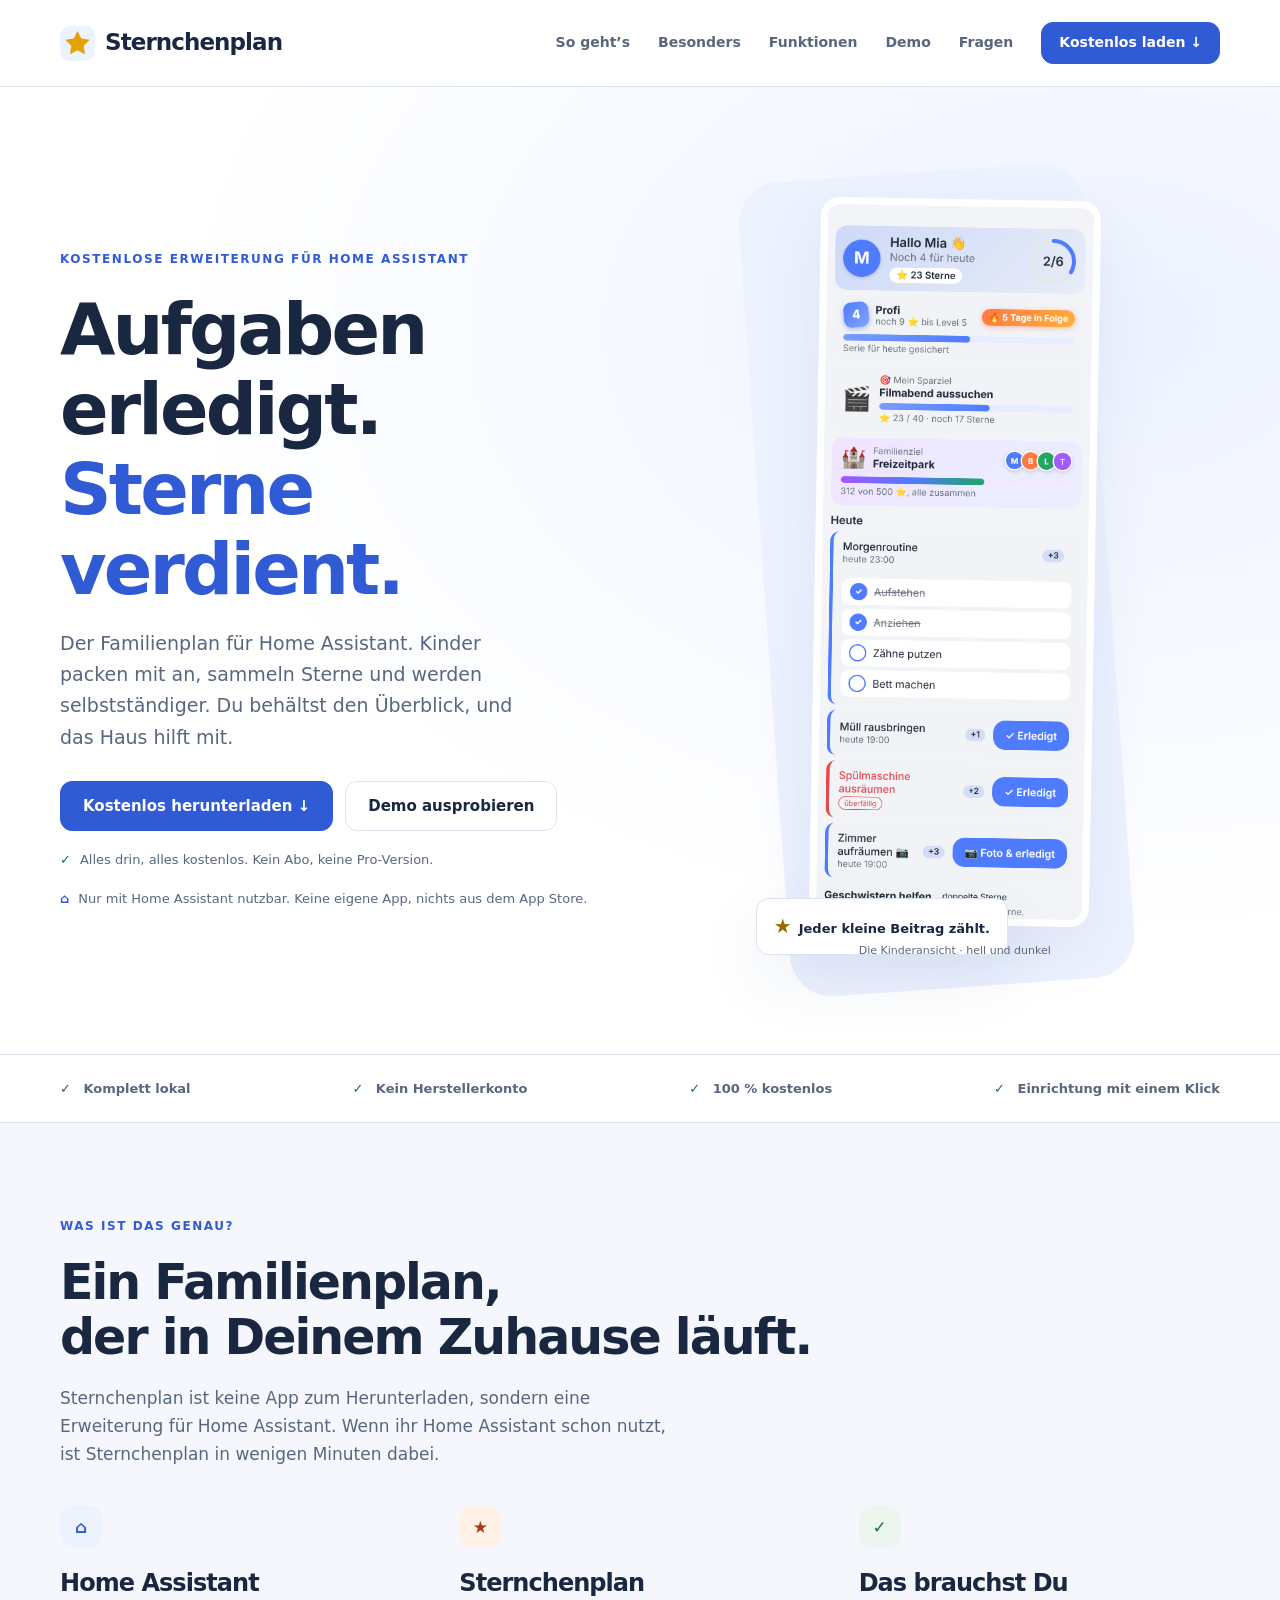
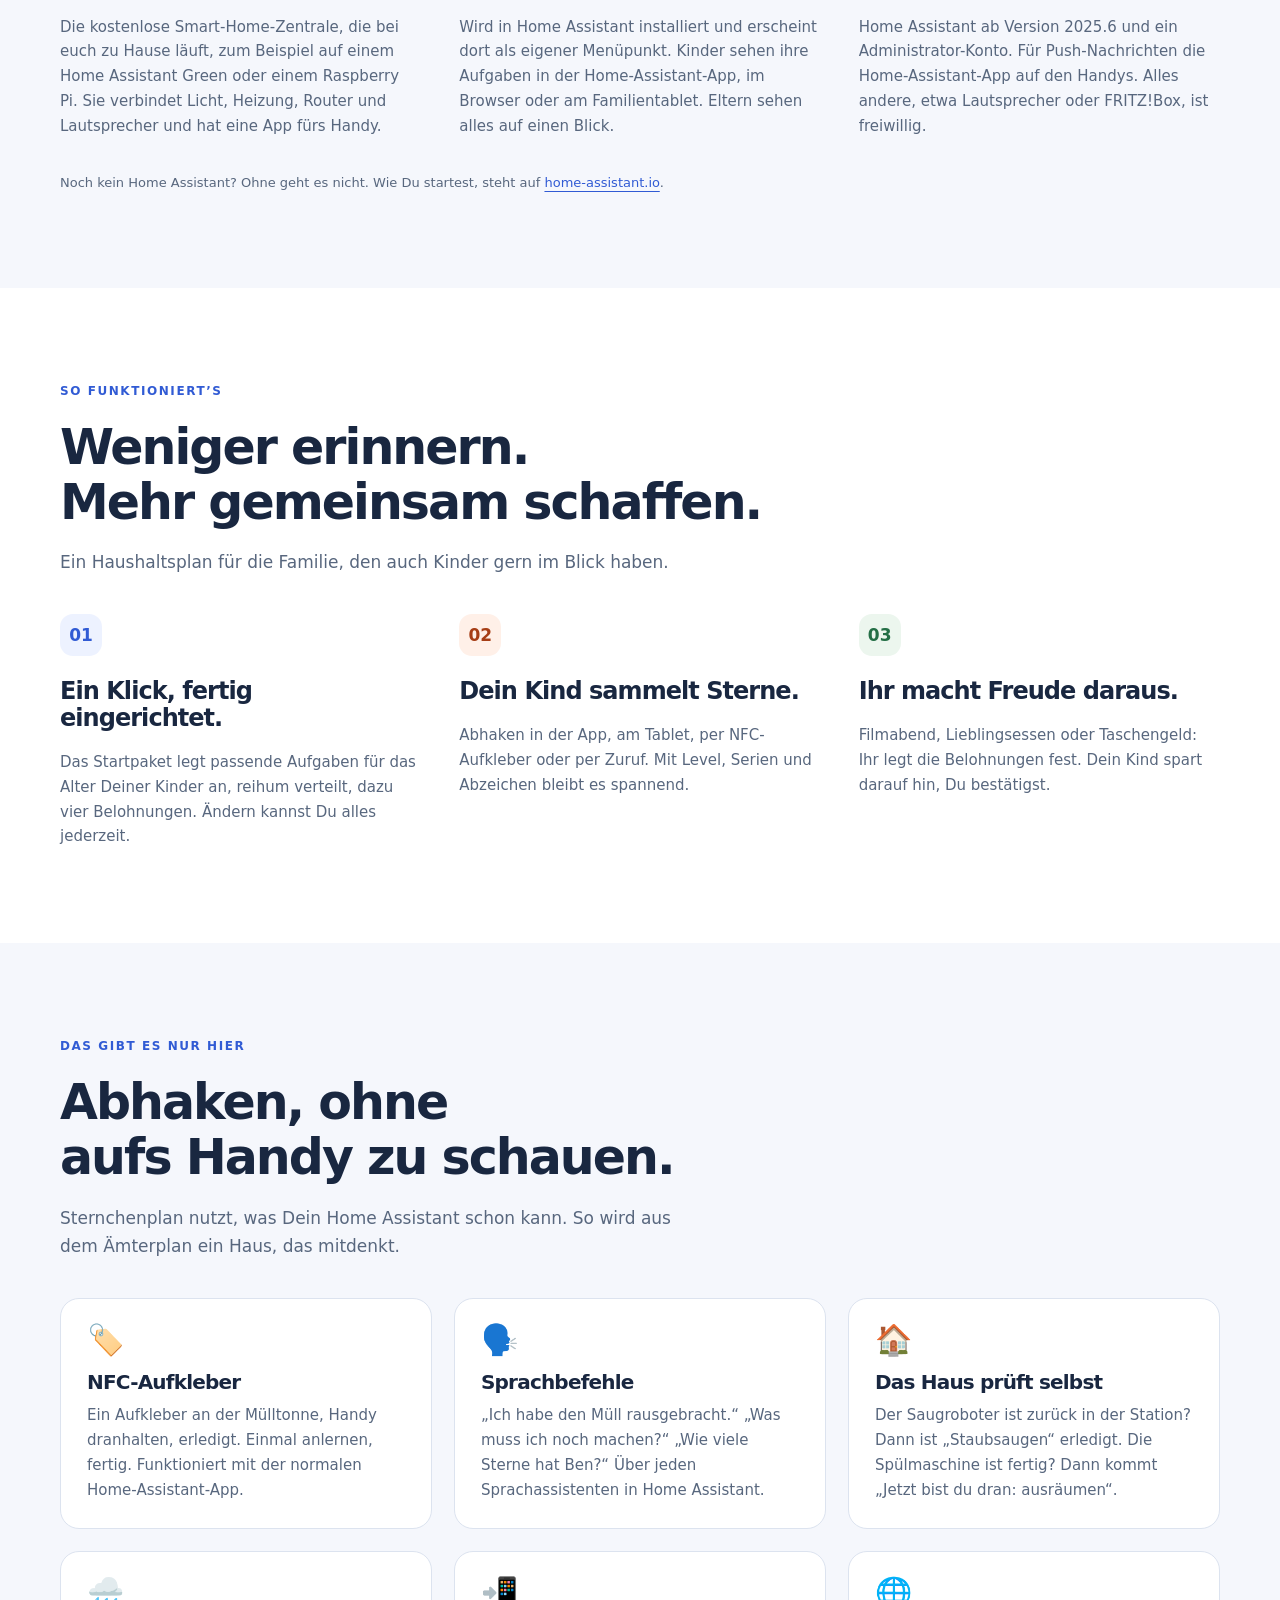
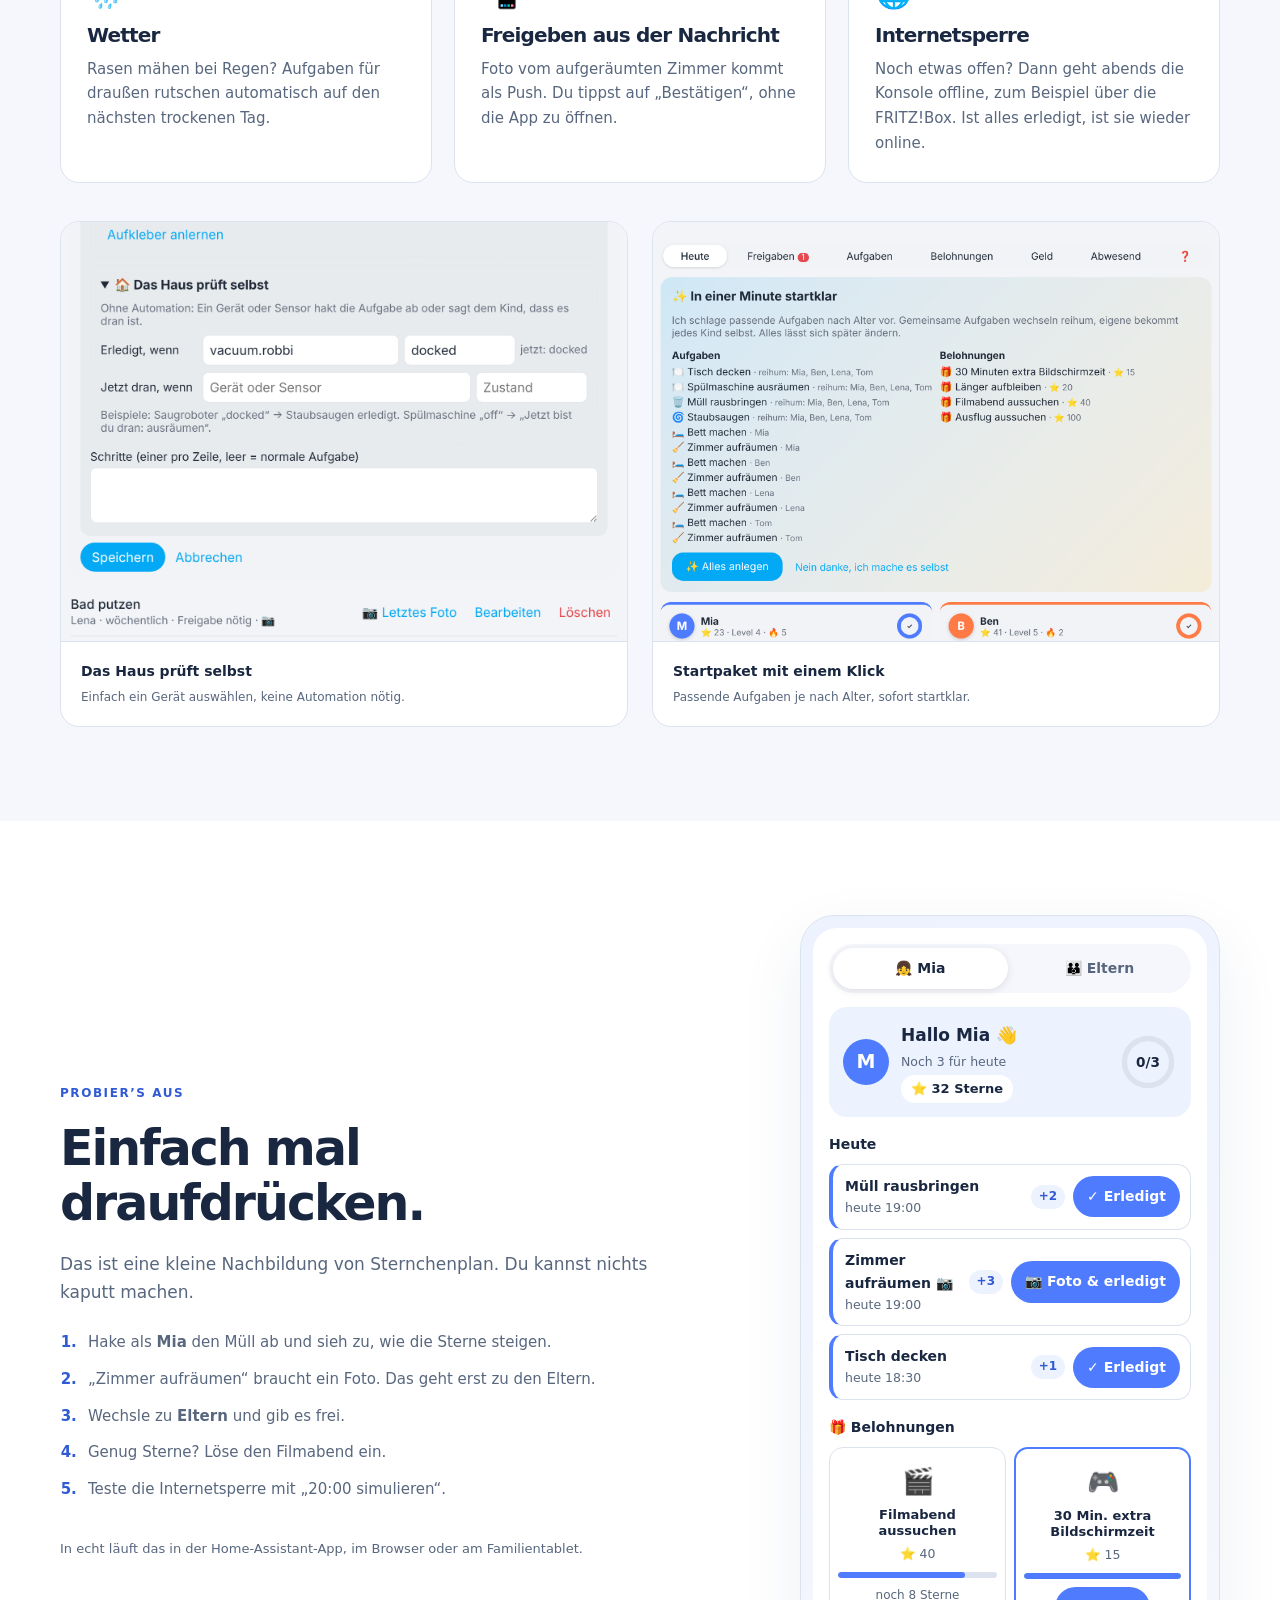
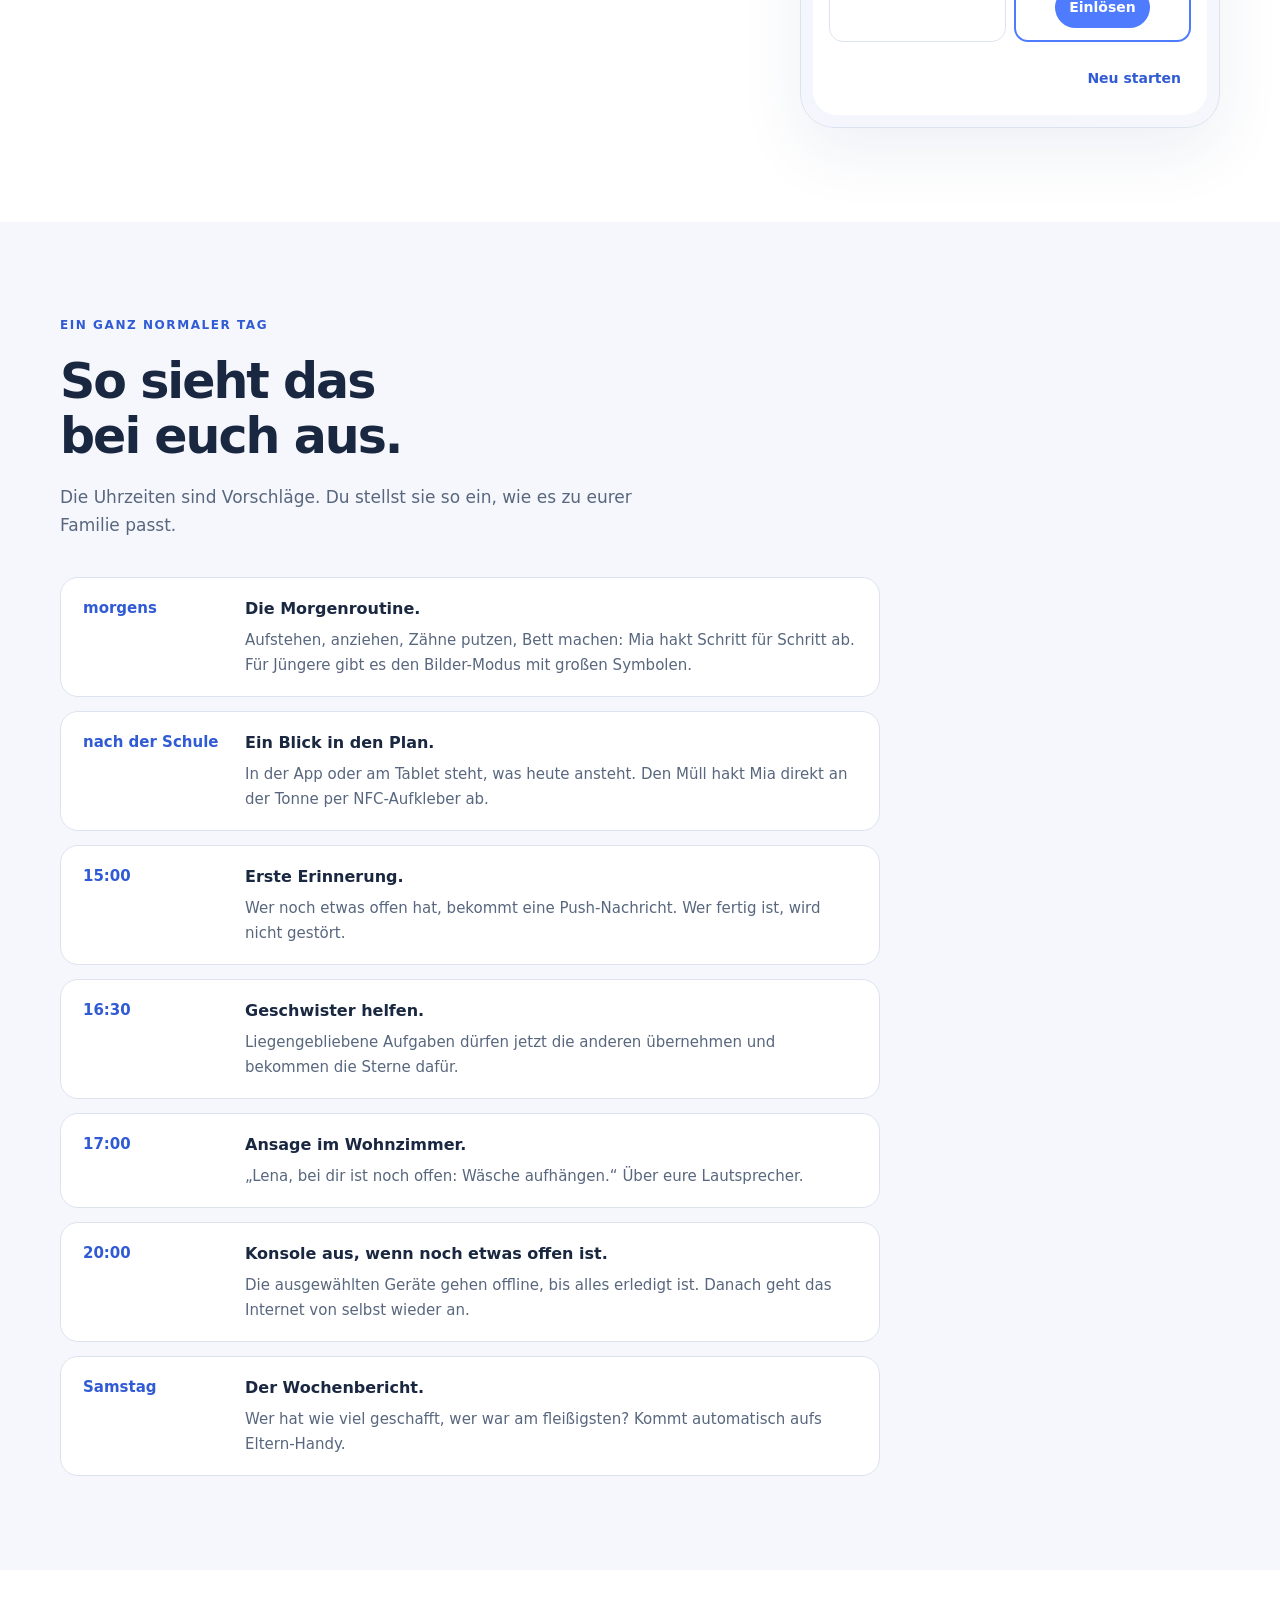
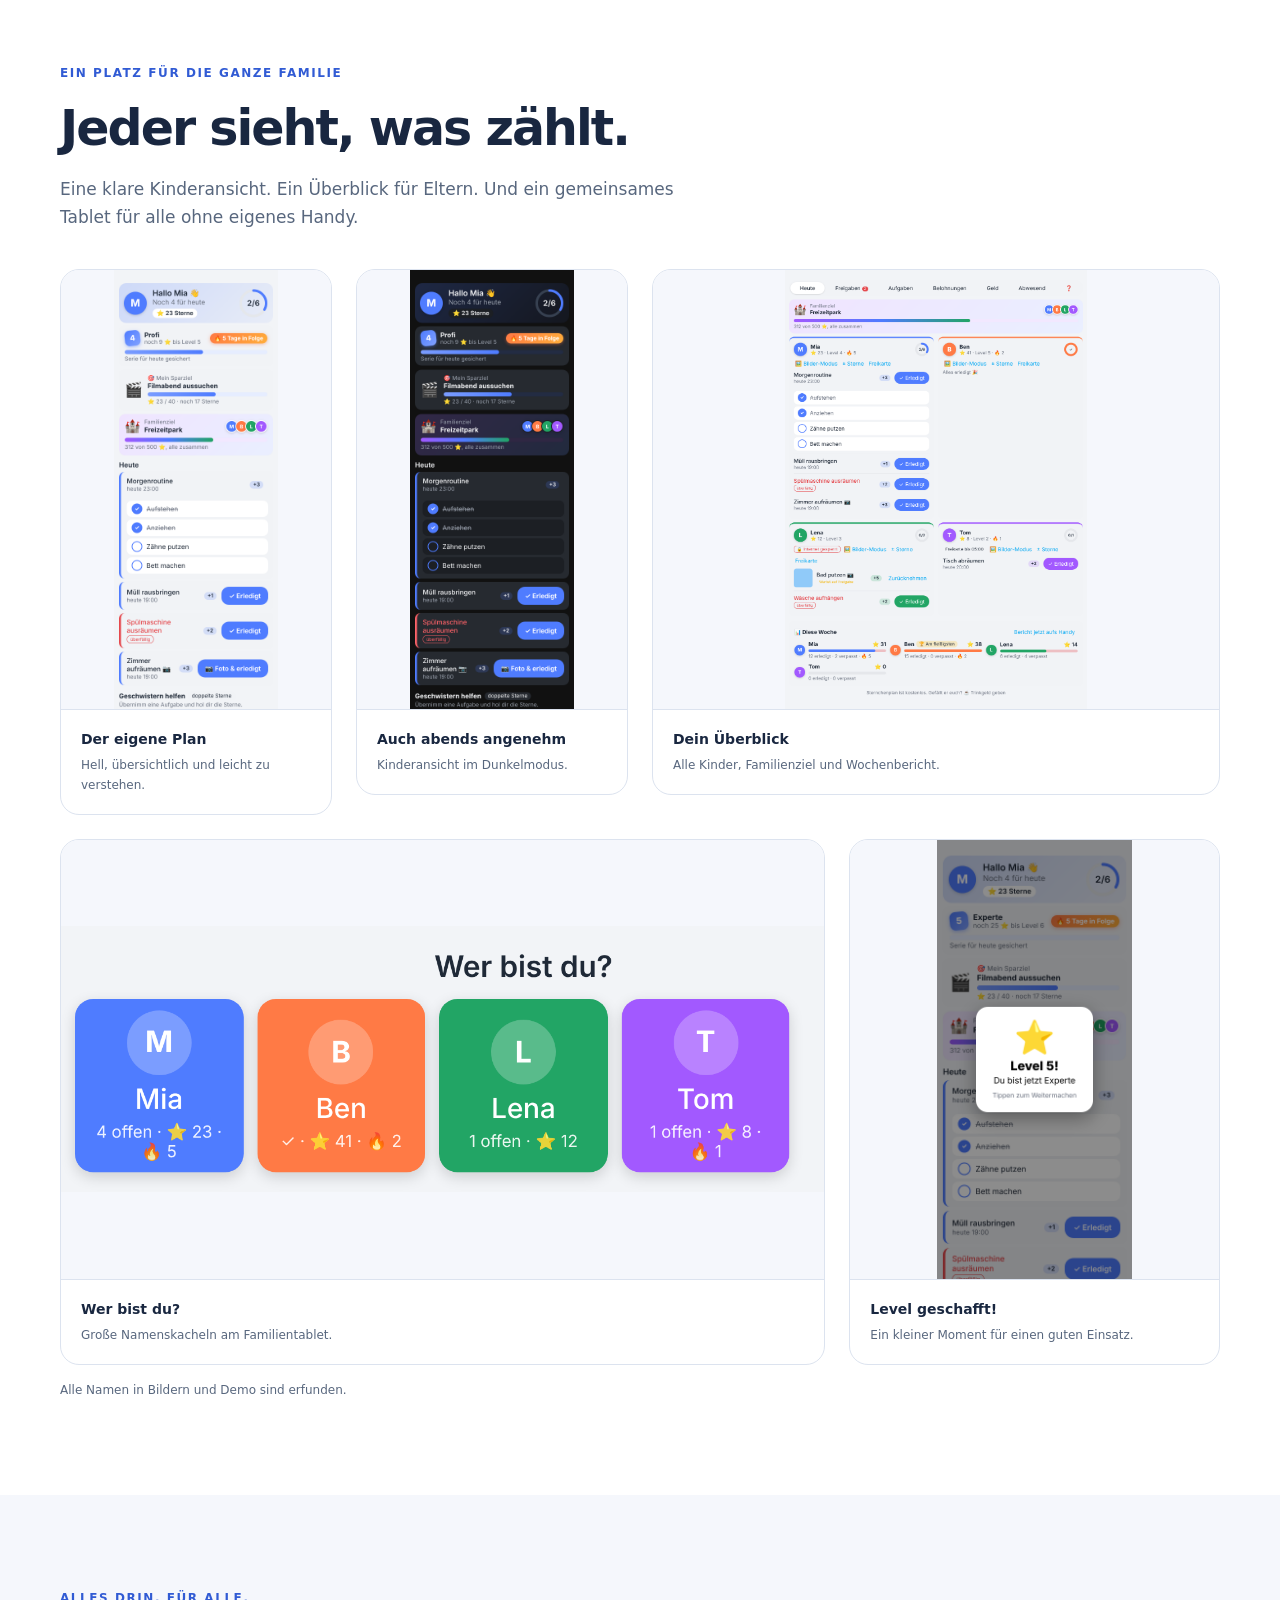
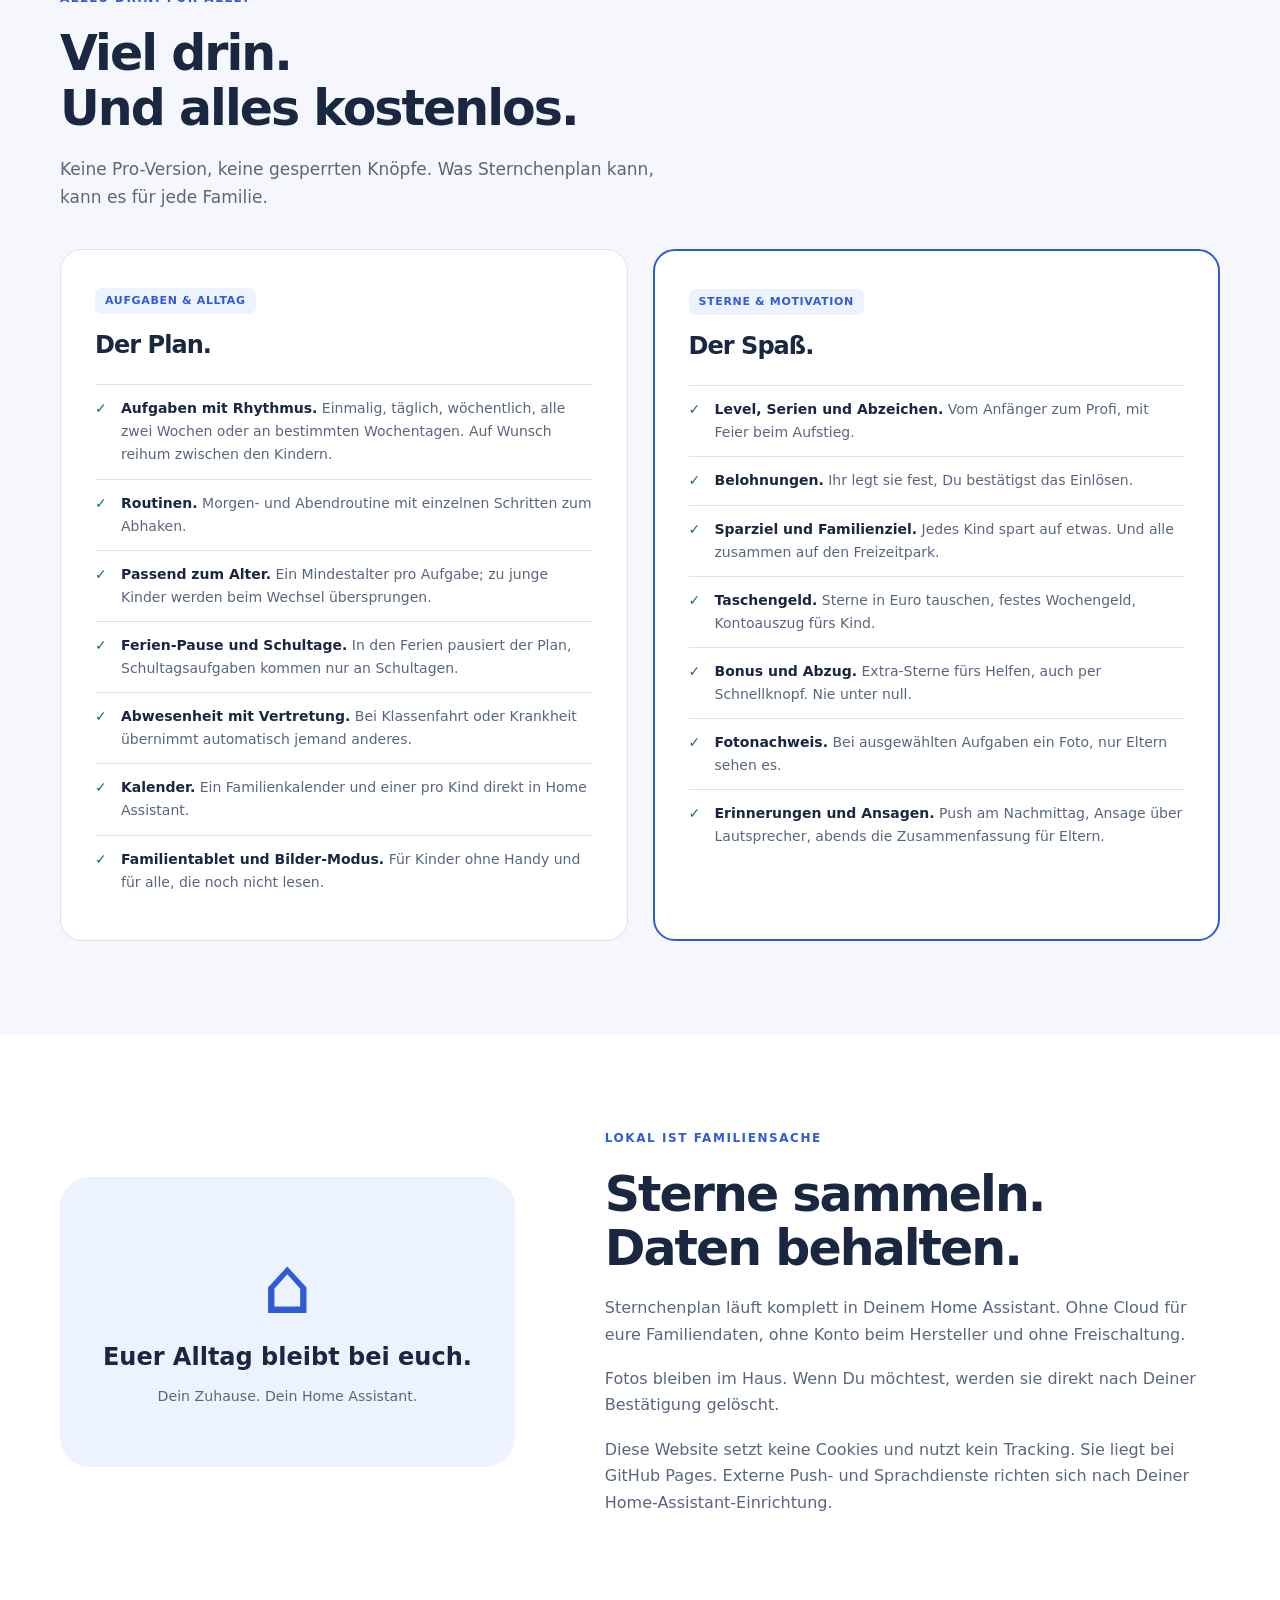
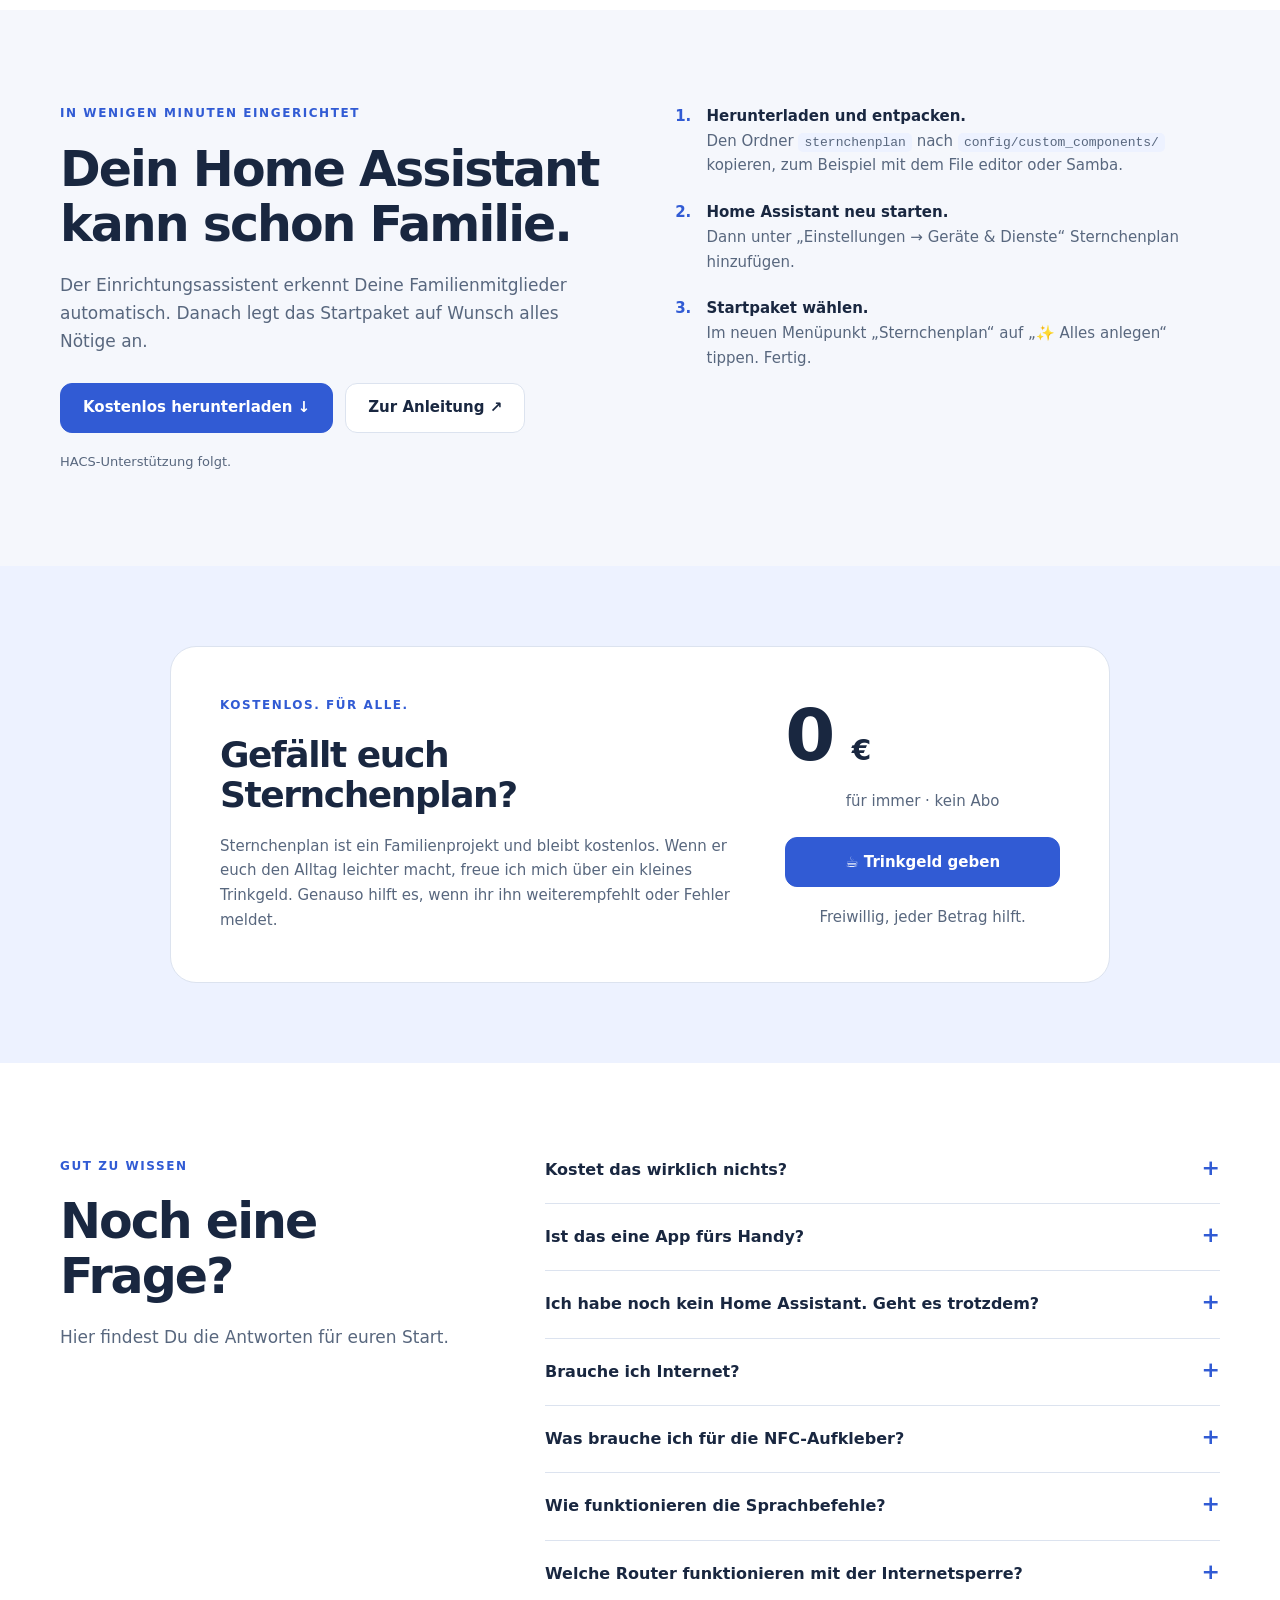
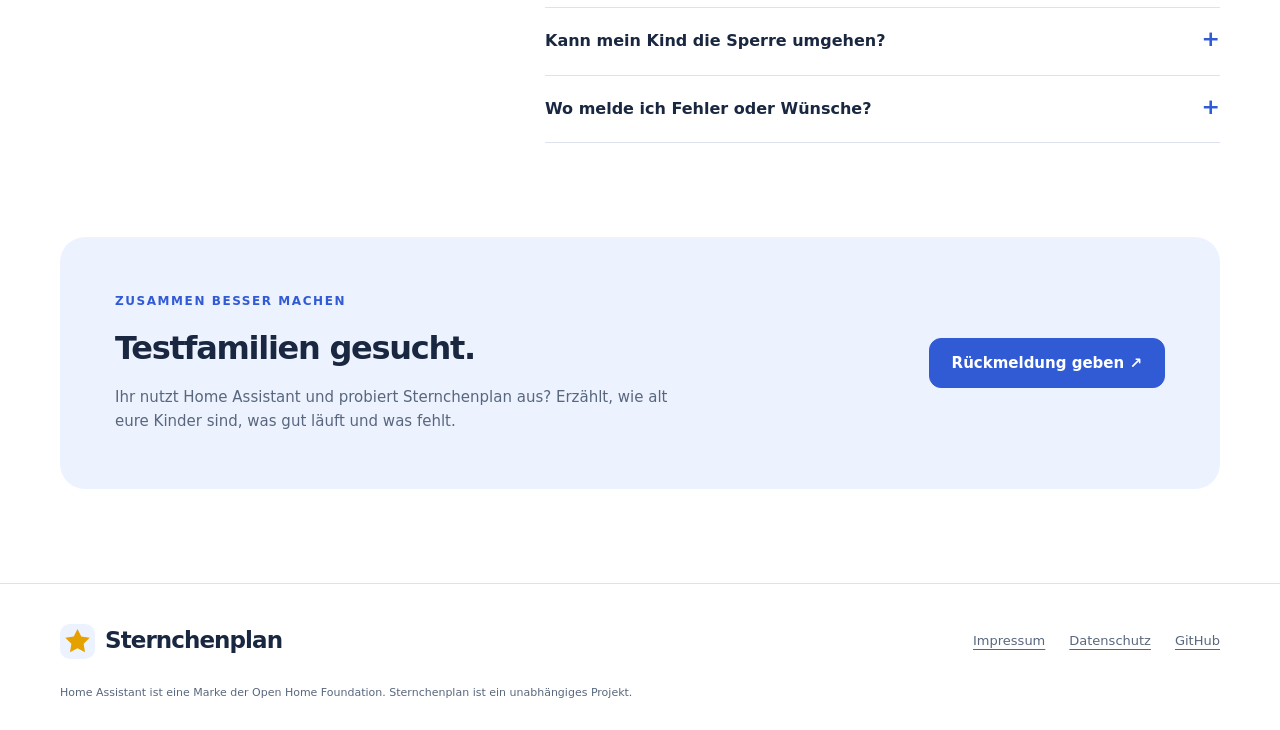
==== docs/index.html @ 62d98bae "Website für GitHub Pages: kostenlos, neue Funktionen, erfundene Namen Co-Authored-By: Claude Opus 5." ====
<!doctype html>
<html lang="de"><head><meta charset="utf-8"><meta name="viewport" content="width=device-width, initial-scale=1"><meta name="color-scheme" content="light dark"><title>Sternchenplan – Aufgaben & Sterne für Kinder in Home Assistant</title><meta name="description" content="Der kostenlose Ämterplan für Deine Familie: Aufgaben verteilen, Sterne sammeln, Belohnungen festlegen. Läuft lokal in Home Assistant. Mit NFC-Aufklebern, Sprachbefehlen und Geräten, die selbst abhaken."><link rel="canonical" href="https://bchristoph1985-crypto.github.io/sternchenplan/"><meta property="og:type" content="website"><meta property="og:locale" content="de_DE"><meta property="og:title" content="Sternchenplan – Aufgaben & Sterne für Kinder in Home Assistant"><meta property="og:description" content="Der kostenlose Ämterplan für Deine Familie. Läuft lokal in Home Assistant."><meta property="og:url" content="https://bchristoph1985-crypto.github.io/sternchenplan/"><meta property="og:image" content="https://bchristoph1985-crypto.github.io/sternchenplan/bilder/og-sternchenplan.png"><meta property="og:image:width" content="1200"><meta property="og:image:height" content="630"><meta property="og:image:alt" content="Sternchenplan – Aufgaben erledigt. Sterne verdient. Der Familienplan für Home Assistant."><meta name="twitter:card" content="summary_large_image"><link rel="icon" href="bilder/stern.svg" type="image/svg+xml"><link rel="stylesheet" href="style.css"></head><body><a class="skip" href="#inhalt">Zum Inhalt springen</a><header><nav class="wrap nav" aria-label="Hauptnavigation"><a class="brand" href="index.html" aria-label="Sternchenplan – Startseite"><img src="bilder/stern.svg" alt="" width="35" height="35">Sternchenplan</a><div class="links"><a href="#so-gehts">So geht’s</a><a href="#besonders">Besonders</a><a href="#funktionen">Funktionen</a><a href="#demo">Demo</a><a class="optional" href="#fragen">Fragen</a><a class="btn" href="#installation">Kostenlos laden <span aria-hidden="true">&nbsp;↓</span></a></div></nav></header>
<main id="inhalt"><section class="hero"><div class="wrap hero-grid"><div><div class="eyebrow">Kostenlose Erweiterung für Home Assistant</div><h1>Aufgaben erledigt.<br><span>Sterne verdient.</span></h1><p class="lead">Der Familienplan für Home Assistant. Kinder packen mit an, sammeln Sterne und werden selbstständiger. Du behältst den Überblick, und das Haus hilft mit.</p><div class="actions"><a class="btn" href="#installation">Kostenlos herunterladen <span aria-hidden="true">&nbsp;↓</span></a><a class="btn secondary" href="#demo">Demo ausprobieren</a></div><p class="small hero-note"><span aria-hidden="true">✓</span> Alles drin, alles kostenlos. Kein Abo, keine Pro-Version.</p><p class="small hero-note ha-only"><span aria-hidden="true">⌂</span> Nur mit Home Assistant nutzbar. Keine eigene App, nichts aus dem App Store.</p></div><div class="product-stage"><div class="screen"><picture><source media="(prefers-color-scheme: dark)" srcset="bilder/kind-dunkel.png"><img src="bilder/kind-hell.png" width="800" height="2140" fetchpriority="high" alt="Kinderansicht: Mia sieht Level, Serie, Sparziel und ihre Aufgaben für heute."></picture></div><div class="floating-note"><span aria-hidden="true">★</span>Jeder kleine Beitrag zählt.</div><small class="screen-caption">Die Kinderansicht · hell und dunkel</small></div></div></section>
<div class="trust"><div class="wrap"><div><span aria-hidden="true">✓</span> Komplett lokal</div><div><span aria-hidden="true">✓</span> Kein Herstellerkonto</div><div><span aria-hidden="true">✓</span> 100 % kostenlos</div><div><span aria-hidden="true">✓</span> Einrichtung mit einem Klick</div></div></div>
<section class="section tinted" id="voraussetzungen"><div class="wrap"><div class="section-head"><div class="eyebrow">Was ist das genau?</div><h2>Ein Familienplan,<br>der in Deinem Zuhause läuft.</h2><p>Sternchenplan ist keine App zum Herunterladen, sondern eine Erweiterung für Home Assistant. Wenn ihr Home Assistant schon nutzt, ist Sternchenplan in wenigen Minuten dabei.</p></div><div class="steps"><article><div class="step-no">⌂</div><h3>Home Assistant</h3><p>Die kostenlose Smart-Home-Zentrale, die bei euch zu Hause läuft, zum Beispiel auf einem Home Assistant Green oder einem Raspberry Pi. Sie verbindet Licht, Heizung, Router und Lautsprecher und hat eine App fürs Handy.</p></article><article><div class="step-no">★</div><h3>Sternchenplan</h3><p>Wird in Home Assistant installiert und erscheint dort als eigener Menüpunkt. Kinder sehen ihre Aufgaben in der Home-Assistant-App, im Browser oder am Familientablet. Eltern sehen alles auf einen Blick.</p></article><article><div class="step-no">✓</div><h3>Das brauchst Du</h3><p>Home Assistant ab Version 2025.6 und ein Administrator-Konto. Für Push-Nachrichten die Home-Assistant-App auf den Handys. Alles andere, etwa Lautsprecher oder FRITZ!Box, ist freiwillig.</p></article></div><p class="small ha-hint">Noch kein Home Assistant? Ohne geht es nicht. Wie Du startest, steht auf <a href="https://www.home-assistant.io/installation/" rel="noopener">home-assistant.io</a>.</p></div></section>
<section class="section" id="so-gehts"><div class="wrap"><div class="section-head"><div class="eyebrow">So funktioniert’s</div><h2>Weniger erinnern.<br>Mehr gemeinsam schaffen.</h2><p>Ein Haushaltsplan für die Familie, den auch Kinder gern im Blick haben.</p></div><div class="steps"><article><div class="step-no">01</div><h3>Ein Klick, fertig eingerichtet.</h3><p>Das Startpaket legt passende Aufgaben für das Alter Deiner Kinder an, reihum verteilt, dazu vier Belohnungen. Ändern kannst Du alles jederzeit.</p></article><article><div class="step-no">02</div><h3>Dein Kind sammelt Sterne.</h3><p>Abhaken in der App, am Tablet, per NFC-Aufkleber oder per Zuruf. Mit Level, Serien und Abzeichen bleibt es spannend.</p></article><article><div class="step-no">03</div><h3>Ihr macht Freude daraus.</h3><p>Filmabend, Lieblingsessen oder Taschengeld: Ihr legt die Belohnungen fest. Dein Kind spart darauf hin, Du bestätigst.</p></article></div></div></section>
<section class="section tinted" id="besonders"><div class="wrap"><div class="section-head"><div class="eyebrow">Das gibt es nur hier</div><h2>Abhaken, ohne<br>aufs Handy zu schauen.</h2><p>Sternchenplan nutzt, was Dein Home Assistant schon kann. So wird aus dem Ämterplan ein Haus, das mitdenkt.</p></div><div class="fgrid"><article><div class="f-icon" aria-hidden="true">🏷️</div><h3>NFC-Aufkleber</h3><p>Ein Aufkleber an der Mülltonne, Handy dranhalten, erledigt. Einmal anlernen, fertig. Funktioniert mit der normalen Home-Assistant-App.</p></article><article><div class="f-icon" aria-hidden="true">🗣️</div><h3>Sprachbefehle</h3><p>„Ich habe den Müll rausgebracht.“ „Was muss ich noch machen?“ „Wie viele Sterne hat Ben?“ Über jeden Sprachassistenten in Home Assistant.</p></article><article><div class="f-icon" aria-hidden="true">🏠</div><h3>Das Haus prüft selbst</h3><p>Der Saugroboter ist zurück in der Station? Dann ist „Staubsaugen“ erledigt. Die Spülmaschine ist fertig? Dann kommt „Jetzt bist du dran: ausräumen“.</p></article><article><div class="f-icon" aria-hidden="true">🌧️</div><h3>Wetter</h3><p>Rasen mähen bei Regen? Aufgaben für draußen rutschen automatisch auf den nächsten trockenen Tag.</p></article><article><div class="f-icon" aria-hidden="true">📲</div><h3>Freigeben aus der Nachricht</h3><p>Foto vom aufgeräumten Zimmer kommt als Push. Du tippst auf „Bestätigen“, ohne die App zu öffnen.</p></article><article><div class="f-icon" aria-hidden="true">🌐</div><h3>Internetsperre</h3><p>Noch etwas offen? Dann geht abends die Konsole offline, zum Beispiel über die FRITZ!Box. Ist alles erledigt, ist sie wieder online.</p></article></div><div class="duo"><figure><img src="bilder/haus.png" width="1400" height="1800" loading="lazy" alt="Aufgabe Staubsaugen: erledigt, wenn der Saugroboter Robbi in der Station ist."><figcaption>Das Haus prüft selbst<small>Einfach ein Gerät auswählen, keine Automation nötig.</small></figcaption></figure><figure><img src="bilder/startpaket.png" width="1800" height="1980" loading="lazy" alt="Leere Elternansicht mit Startpaket: passende Aufgaben und Belohnungen mit einem Klick."><figcaption>Startpaket mit einem Klick<small>Passende Aufgaben je nach Alter, sofort startklar.</small></figcaption></figure></div></div></section>
<section class="section" id="demo"><div class="wrap demo-grid"><div class="demo-text"><div class="eyebrow">Probier’s aus</div><h2>Einfach mal<br>draufdrücken.</h2><p>Das ist eine kleine Nachbildung von Sternchenplan. Du kannst nichts kaputt machen.</p><ol class="demo-steps"><li>Hake als <strong>Mia</strong> den Müll ab und sieh zu, wie die Sterne steigen.</li><li>„Zimmer aufräumen“ braucht ein Foto. Das geht erst zu den Eltern.</li><li>Wechsle zu <strong>Eltern</strong> und gib es frei.</li><li>Genug Sterne? Löse den Filmabend ein.</li><li>Teste die Internetsperre mit „20:00 simulieren“.</li></ol><p class="small">In echt läuft das in der Home-Assistant-App, im Browser oder am Familientablet.</p></div><div class="demo-shell"><div id="demo-app" class="demo-app" aria-label="Interaktive Demo von Sternchenplan"><noscript><p class="d-empty">Die Demo braucht JavaScript.</p></noscript></div></div></div></section>
<section class="section tinted" id="alltag"><div class="wrap"><div class="section-head"><div class="eyebrow">Ein ganz normaler Tag</div><h2>So sieht das<br>bei euch aus.</h2><p>Die Uhrzeiten sind Vorschläge. Du stellst sie so ein, wie es zu eurer Familie passt.</p></div><ol class="day"><li><time>morgens</time><strong>Die Morgenroutine.</strong><span>Aufstehen, anziehen, Zähne putzen, Bett machen: Mia hakt Schritt für Schritt ab. Für Jüngere gibt es den Bilder-Modus mit großen Symbolen.</span></li><li><time>nach der Schule</time><strong>Ein Blick in den Plan.</strong><span>In der App oder am Tablet steht, was heute ansteht. Den Müll hakt Mia direkt an der Tonne per NFC-Aufkleber ab.</span></li><li><time>15:00</time><strong>Erste Erinnerung.</strong><span>Wer noch etwas offen hat, bekommt eine Push-Nachricht. Wer fertig ist, wird nicht gestört.</span></li><li><time>16:30</time><strong>Geschwister helfen.</strong><span>Liegengebliebene Aufgaben dürfen jetzt die anderen übernehmen und bekommen die Sterne dafür.</span></li><li><time>17:00</time><strong>Ansage im Wohnzimmer.</strong><span>„Lena, bei dir ist noch offen: Wäsche aufhängen.“ Über eure Lautsprecher.</span></li><li><time>20:00</time><strong>Konsole aus, wenn noch etwas offen ist.</strong><span>Die ausgewählten Geräte gehen offline, bis alles erledigt ist. Danach geht das Internet von selbst wieder an.</span></li><li><time>Samstag</time><strong>Der Wochenbericht.</strong><span>Wer hat wie viel geschafft, wer war am fleißigsten? Kommt automatisch aufs Eltern-Handy.</span></li></ol></div></section>
<section class="section" id="einblicke"><div class="wrap"><div class="section-head"><div class="eyebrow">Ein Platz für die ganze Familie</div><h2>Jeder sieht, was zählt.</h2><p>Eine klare Kinderansicht. Ein Überblick für Eltern. Und ein gemeinsames Tablet für alle ohne eigenes Handy.</p></div><div class="gallery"><figure><img src="bilder/kind-hell.png" alt="Kinderansicht im hellen Modus mit Level, Sparziel und Aufgaben." width="800" height="2140" loading="lazy"><figcaption>Der eigene Plan<small>Hell, übersichtlich und leicht zu verstehen.</small></figcaption></figure><figure><img src="bilder/kind-dunkel.png" alt="Kinderansicht im Dunkelmodus." width="800" height="2140" loading="lazy"><figcaption>Auch abends angenehm<small>Kinderansicht im Dunkelmodus.</small></figcaption></figure><figure><img src="bilder/eltern.png" alt="Elternansicht mit Familienziel, Aufgaben aller Kinder und Wochenbericht." width="1800" height="2622" loading="lazy"><figcaption>Dein Überblick<small>Alle Kinder, Familienziel und Wochenbericht.</small></figcaption></figure><figure><img src="bilder/tablet.png" alt="Familientablet mit großen Namenskacheln für Mia, Ben, Lena und Tom." width="1320" height="460" loading="lazy"><figcaption>Wer bist du?<small>Große Namenskacheln am Familientablet.</small></figcaption></figure><figure><img src="bilder/feier.png" alt="Level 5 geschafft: Du bist jetzt Experte." width="800" height="1800" loading="lazy"><figcaption>Level geschafft!<small>Ein kleiner Moment für einen guten Einsatz.</small></figcaption></figure></div><p class="gallery-note">Alle Namen in Bildern und Demo sind erfunden.</p></div></section>
<section class="section tinted" id="funktionen"><div class="wrap"><div class="section-head"><div class="eyebrow">Alles drin. Für alle.</div><h2>Viel drin.<br>Und alles kostenlos.</h2><p>Keine Pro-Version, keine gesperrten Knöpfe. Was Sternchenplan kann, kann es für jede Familie.</p></div><div class="plans"><article class="plan"><span class="label">Aufgaben &amp; Alltag</span><h3>Der Plan.</h3><ul class="feature-list"><li><strong>Aufgaben mit Rhythmus.</strong> Einmalig, täglich, wöchentlich, alle zwei Wochen oder an bestimmten Wochentagen. Auf Wunsch reihum zwischen den Kindern.</li><li><strong>Routinen.</strong> Morgen- und Abendroutine mit einzelnen Schritten zum Abhaken.</li><li><strong>Passend zum Alter.</strong> Ein Mindestalter pro Aufgabe; zu junge Kinder werden beim Wechsel übersprungen.</li><li><strong>Ferien-Pause und Schultage.</strong> In den Ferien pausiert der Plan, Schultagsaufgaben kommen nur an Schultagen.</li><li><strong>Abwesenheit mit Vertretung.</strong> Bei Klassenfahrt oder Krankheit übernimmt automatisch jemand anderes.</li><li><strong>Kalender.</strong> Ein Familienkalender und einer pro Kind direkt in Home Assistant.</li><li><strong>Familientablet und Bilder-Modus.</strong> Für Kinder ohne Handy und für alle, die noch nicht lesen.</li></ul></article><article class="plan pro"><span class="label">Sterne &amp; Motivation</span><h3>Der Spaß.</h3><ul class="feature-list"><li><strong>Level, Serien und Abzeichen.</strong> Vom Anfänger zum Profi, mit Feier beim Aufstieg.</li><li><strong>Belohnungen.</strong> Ihr legt sie fest, Du bestätigst das Einlösen.</li><li><strong>Sparziel und Familienziel.</strong> Jedes Kind spart auf etwas. Und alle zusammen auf den Freizeitpark.</li><li><strong>Taschengeld.</strong> Sterne in Euro tauschen, festes Wochengeld, Kontoauszug fürs Kind.</li><li><strong>Bonus und Abzug.</strong> Extra-Sterne fürs Helfen, auch per Schnellknopf. Nie unter null.</li><li><strong>Fotonachweis.</strong> Bei ausgewählten Aufgaben ein Foto, nur Eltern sehen es.</li><li><strong>Erinnerungen und Ansagen.</strong> Push am Nachmittag, Ansage über Lautsprecher, abends die Zusammenfassung für Eltern.</li></ul></article></div></div></section>
<section class="section" id="lokal"><div class="wrap privacy"><div class="privacy-visual"><div class="house" aria-hidden="true">⌂</div><strong>Euer Alltag bleibt bei euch.</strong><small>Dein Zuhause. Dein Home Assistant.</small></div><div><div class="eyebrow">Lokal ist Familiensache</div><h2>Sterne sammeln.<br>Daten behalten.</h2><p>Sternchenplan läuft komplett in Deinem Home Assistant. Ohne Cloud für eure Familiendaten, ohne Konto beim Hersteller und ohne Freischaltung.</p><p>Fotos bleiben im Haus. Wenn Du möchtest, werden sie direkt nach Deiner Bestätigung gelöscht.</p><p class="small">Diese Website setzt keine Cookies und nutzt kein Tracking. Sie liegt bei GitHub Pages. Externe Push- und Sprachdienste richten sich nach Deiner Home-Assistant-Einrichtung.</p></div></div></section>
<section class="section tinted" id="installation"><div class="wrap install"><div><div class="eyebrow">In wenigen Minuten eingerichtet</div><h2>Dein Home Assistant<br>kann schon Familie.</h2><p>Der Einrichtungsassistent erkennt Deine Familienmitglieder automatisch. Danach legt das Startpaket auf Wunsch alles Nötige an.</p><div class="actions"><a class="btn" href="https://github.com/bchristoph1985-crypto/sternchenplan/releases/latest/download/sternchenplan.zip">Kostenlos herunterladen <span aria-hidden="true">&nbsp;↓</span></a><a class="btn secondary" href="https://github.com/bchristoph1985-crypto/sternchenplan#readme">Zur Anleitung <span aria-hidden="true">&nbsp;↗</span></a></div><p class="small">HACS-Unterstützung folgt.</p></div><ol><li><strong>Herunterladen und entpacken.</strong><br>Den Ordner <code>sternchenplan</code> nach <code>config/custom_components/</code> kopieren, zum Beispiel mit dem File editor oder Samba.</li><li><strong>Home Assistant neu starten.</strong><br>Dann unter „Einstellungen → Geräte &amp; Dienste“ Sternchenplan hinzufügen.</li><li><strong>Startpaket wählen.</strong><br>Im neuen Menüpunkt „Sternchenplan“ auf „✨ Alles anlegen“ tippen. Fertig.</li></ol></div></section>
<section class="price-section" id="trinkgeld"><div class="wrap"><div class="price-card"><div><div class="eyebrow">Kostenlos. Für alle.</div><h2>Gefällt euch<br>Sternchenplan?</h2><p>Sternchenplan ist ein Familienprojekt und bleibt kostenlos. Wenn er euch den Alltag leichter macht, freue ich mich über ein kleines Trinkgeld. Genauso hilft es, wenn ihr ihn weiterempfehlt oder Fehler meldet.</p></div><div class="price-buy"><div class="price-main">0 <small>€</small></div><p class="small">für immer · kein Abo</p><a class="btn" href="https://github.com/bchristoph1985-crypto/sternchenplan#trinkgeld">☕ Trinkgeld geben</a><p class="small">Freiwillig, jeder Betrag hilft.</p></div></div></div></section>
<section class="section" id="fragen"><div class="wrap faq-layout"><div><div class="eyebrow">Gut zu wissen</div><h2>Noch eine Frage?</h2><p>Hier findest Du die Antworten für euren Start.</p></div><div><details><summary>Kostet das wirklich nichts?</summary><p>Ja. Alle Funktionen sind kostenlos, ohne Testphase und ohne Abo. Wer möchte, kann ein freiwilliges Trinkgeld geben.</p></details><details><summary>Ist das eine App fürs Handy?</summary><p>Nein. Sternchenplan ist eine Erweiterung für Home Assistant und läuft nur dort. Auf dem Handy nutzt ihr die kostenlose Home-Assistant-App. Darin erscheint Sternchenplan als eigener Menüpunkt.</p></details><details><summary>Ich habe noch kein Home Assistant. Geht es trotzdem?</summary><p>Nein, ohne Home Assistant funktioniert Sternchenplan nicht. Home Assistant selbst ist kostenlos und läuft auf einem kleinen Rechner bei euch zu Hause. Wie Du startest, steht auf <a href="https://www.home-assistant.io/installation/" rel="noopener">home-assistant.io</a>.</p></details><details><summary>Brauche ich Internet?</summary><p>Für den laufenden Betrieb nicht. Nur für den Download. Push-Nachrichten und manche Lautsprecher können je nach Einrichtung externe Dienste nutzen.</p></details><details><summary>Was brauche ich für die NFC-Aufkleber?</summary><p>Beschreibbare NFC-Aufkleber (NTAG213 oder ähnlich, ein paar Cent pro Stück) und ein Handy mit NFC und der Home-Assistant-App. In Sternchenplan tippst Du bei der Aufgabe auf „Aufkleber anlernen“ und hältst das Handy dran.</p></details><details><summary>Wie funktionieren die Sprachbefehle?</summary><p>Über Assist, den Sprachassistenten von Home Assistant, zum Beispiel in der App, auf einem Voice-Gerät oder einem anderen eingebundenen Lautsprecher. Die Sätze gibt es auf Deutsch und Englisch.</p></details><details><summary>Welche Router funktionieren mit der Internetsperre?</summary><p>Entscheidend ist, dass Home Assistant einen Schalter für den Internetzugang des Geräts hat, zum Beispiel über die FRITZ!Box. Du wählst die Geräte selbst aus. Handys lässt Du am besten außen vor, damit Dein Kind erreichbar bleibt.</p></details><details><summary>Kann mein Kind die Sperre umgehen?</summary><p>Die Sperre steuert nur die ausgewählten Geräte. Ein mobiler Hotspot oder ein nicht erfasstes Gerät kann sie umgehen. Sie unterstützt eure Absprachen, eine vollständige Kindersicherung ist sie nicht.</p></details><details><summary>Wo melde ich Fehler oder Wünsche?</summary><p>Auf GitHub unter <a href="https://github.com/bchristoph1985-crypto/sternchenplan/issues" rel="noopener">Issues</a>. Dafür brauchst Du ein kostenloses GitHub-Konto.</p></details></div></div></section><section class="section" style="padding-top:0"><div class="wrap"><div class="test-family"><div><div class="eyebrow">Zusammen besser machen</div><h2>Testfamilien gesucht.</h2><p>Ihr nutzt Home Assistant und probiert Sternchenplan aus? Erzählt, wie alt eure Kinder sind, was gut läuft und was fehlt.</p></div><a class="btn" href="https://github.com/bchristoph1985-crypto/sternchenplan/issues/new" rel="noopener">Rückmeldung geben <span aria-hidden="true">&nbsp;↗</span></a></div></div></section></main><footer><div class="wrap"><div class="footer-top"><a class="brand" href="index.html" aria-label="Sternchenplan – Startseite"><img src="bilder/stern.svg" alt="" width="35" height="35">Sternchenplan</a><nav class="footer-links" aria-label="Rechtliches und Kontakt"><a href="impressum.html">Impressum</a><a href="datenschutz.html">Datenschutz</a><a href="https://github.com/bchristoph1985-crypto/sternchenplan">GitHub</a></nav></div><p class="small">Home Assistant ist eine Marke der Open Home Foundation. Sternchenplan ist ein unabhängiges Projekt.</p></div></footer><script src="demo.js" defer></script></body></html>
---- docs/style.css ----
/* Sternchenplan · ohne externe Ressourcen */
:root{color-scheme:light dark;--bg:#fff;--surface:#f5f7fc;--card:#fff;--ink:#192740;--muted:#58677e;--line:#dce3ef;--blue:#315bd4;--blue-bright:#4f7cff;--soft:#edf2ff;--gold:#9a6b00;--green:#197447;--shadow:0 24px 65px #1c3c7814}
*{box-sizing:border-box}html{scroll-behavior:smooth;scroll-padding-top:105px}body{margin:0;background:var(--bg);color:var(--ink);font:17px/1.65 system-ui,-apple-system,BlinkMacSystemFont,"Segoe UI",sans-serif}a{color:var(--blue);text-underline-offset:4px}img{max-width:100%;height:auto;display:block}h1,h2,h3,p{margin:0}h1,h2,h3{line-height:1.12;letter-spacing:-.04em}h1{font-size:clamp(42px,5.6vw,74px);font-weight:760}h2{font-size:clamp(32px,4vw,49px)}h3{font-size:24px}p{margin-top:18px}h2+p{max-width:630px;color:var(--muted)}.wrap{width:min(1160px,calc(100% - 48px));margin:auto}.skip{position:fixed;left:16px;top:-80px;background:var(--card);padding:12px;z-index:100}.skip:focus{top:12px}:focus-visible{outline:3px solid var(--gold);outline-offset:5px}header{position:sticky;top:0;z-index:10;background:var(--bg);border-bottom:1px solid var(--line)}.nav{min-height:86px;display:flex;align-items:center;justify-content:space-between;gap:25px}.brand{display:inline-flex;gap:10px;align-items:center;font-size:23px;font-weight:760;letter-spacing:-.04em;color:var(--ink);text-decoration:none}.brand img{width:35px;height:35px}.links{display:flex;gap:28px;align-items:center}.links a{font-size:14px;font-weight:600;text-decoration:none;color:var(--muted)}.links a:hover{color:var(--blue)}.btn{display:inline-flex;align-items:center;justify-content:center;min-height:50px;padding:12px 22px;border-radius:12px;background:var(--blue);border:1px solid var(--blue);color:#fff;text-decoration:none;font-weight:650;font-size:15px;line-height:1.4;transition:transform .15s,box-shadow .15s}.btn:hover{transform:translateY(-2px);box-shadow:0 8px 22px #315bd42b}.btn.secondary{background:var(--card);color:var(--ink);border-color:var(--line)}.links .btn{color:#fff;min-height:42px;padding:10px 17px}.eyebrow{font-size:12px;letter-spacing:.13em;text-transform:uppercase;font-weight:750;color:var(--blue);margin-bottom:19px}.hero{padding:85px 0 66px;background:radial-gradient(ellipse at 86% 25%,var(--soft),transparent 60%)}.hero-grid{display:grid;grid-template-columns:1fr 1fr;gap:55px;align-items:center}.hero h1 span{color:var(--blue)}.hero .lead{font-size:19px;max-width:490px;color:var(--muted)}.actions{display:flex;gap:12px;flex-wrap:wrap;margin-top:28px}.small{font-size:13px;color:var(--muted)}.hero-note{display:flex;gap:9px;align-items:center}.hero-note span{color:var(--green);font-weight:800}.product-stage{position:relative;padding:27px 0 28px 22px}.product-stage:before{content:"";position:absolute;inset:0 15px 0 0;background:var(--soft);border-radius:42px;transform:rotate(-4deg)}.screen{position:relative;background:var(--card);border:7px solid var(--card);border-radius:19px;box-shadow:var(--shadow);overflow:hidden;transform:rotate(1deg)}.screen img{width:100%}.screen-caption{position:relative;display:block;margin:17px 0 0;text-align:center;font-size:11px;color:var(--muted)}.floating-note{position:absolute;bottom:33px;left:-8px;padding:11px 17px;border:1px solid var(--line);border-radius:13px;background:var(--card);box-shadow:var(--shadow);font-size:13px;font-weight:650}.floating-note span{color:var(--gold);font-size:20px;margin-right:7px}.trust{border-top:1px solid var(--line);border-bottom:1px solid var(--line)}.trust .wrap{display:flex;justify-content:space-between;gap:20px;padding:23px 0;font-size:13px;font-weight:650;color:var(--muted)}.trust span{color:var(--green);margin-right:8px}.section{padding:94px 0}.tinted{background:var(--surface)}.section-head{margin-bottom:38px}.steps{display:grid;grid-template-columns:repeat(3,1fr);gap:38px}.step-no{display:grid;place-items:center;width:42px;height:42px;border-radius:13px;background:var(--soft);color:var(--blue);font-size:17px;font-weight:750;margin-bottom:22px}.steps article:nth-child(2) .step-no{background:#fff0e8;color:#a63e16}.steps article:nth-child(3) .step-no{background:#ecf6ee;color:#246f46}.steps p{font-size:15px;color:var(--muted)}.gallery{display:grid;grid-template-columns:repeat(6,1fr);gap:24px}.gallery figure{grid-column:span 3;margin:0;background:var(--card);border:1px solid var(--line);border-radius:19px;overflow:hidden}.gallery figure:nth-child(n+3){grid-column:span 2}.gallery img{width:100%;border-bottom:1px solid var(--line)}figcaption{padding:18px 20px;font-size:14px;font-weight:650}figcaption small{display:block;font-size:12px;font-weight:400;color:var(--muted);margin-top:5px}.gallery-note{margin-top:16px;font-size:12px;color:var(--muted)}.plans{display:grid;grid-template-columns:1fr 1fr;gap:25px}.plan{border:1px solid var(--line);border-radius:22px;padding:34px;background:var(--card)}.plan.pro{border:2px solid var(--blue)}.label{display:inline-block;padding:4px 10px;border-radius:7px;background:var(--soft);color:var(--blue);font-size:11px;font-weight:750;letter-spacing:.06em;text-transform:uppercase;margin-bottom:18px}.plan .price-small{font-size:37px;font-weight:750;letter-spacing:-.04em;margin:10px 0 2px}.plan .price-small small{font-size:14px;font-weight:400;letter-spacing:0;color:var(--muted)}.feature-list{list-style:none;padding:0;margin:25px 0 0}.feature-list li{padding:12px 0 12px 26px;position:relative;border-top:1px solid var(--line);font-size:14px;color:var(--muted)}.feature-list li:before{content:"✓";position:absolute;left:0;color:var(--green);font-weight:800}.feature-list strong{color:var(--ink)}.privacy{display:grid;grid-template-columns:.85fr 1.15fr;gap:90px;align-items:center}.privacy-visual{min-height:290px;display:flex;flex-direction:column;align-items:center;justify-content:center;background:var(--soft);border-radius:30px;text-align:center;padding:35px}.house{font-size:78px;line-height:1.3;color:var(--blue)}.privacy-visual strong{font-size:24px}.privacy-visual small{margin-top:8px;color:var(--muted)}.privacy p{color:var(--muted);font-size:16px}.install{display:grid;grid-template-columns:1fr 1fr;gap:65px}.install ol{margin:0;padding-left:24px}.install li{padding:0 0 22px 10px;color:var(--muted);font-size:15px}.install li::marker{color:var(--blue);font-weight:750}.install strong{color:var(--ink)}.install code{padding:2px 6px;border-radius:5px;background:var(--soft);font-size:13px;overflow-wrap:anywhere}.notice{border-left:3px solid var(--gold);padding:12px 17px;background:var(--surface);color:var(--muted);font-size:14px}.price-section{padding:80px 0;background:var(--soft)}.price-card{display:grid;grid-template-columns:1.3fr .7fr;gap:55px;align-items:center;max-width:940px;margin:auto;background:var(--card);border:1px solid var(--line);border-radius:26px;padding:49px}.price-card h2{font-size:36px}.price-card p{color:var(--muted);font-size:15px}.price-main{font-size:72px;font-weight:780;letter-spacing:-.06em;line-height:1}.price-main small{font-size:28px}.price-buy .btn{margin-top:24px;width:100%}.price-buy .small{text-align:center}.faq-layout{display:grid;grid-template-columns:.75fr 1.25fr;gap:80px}details{border-bottom:1px solid var(--line);padding:20px 0}details:first-child{padding-top:0}summary{cursor:pointer;font-size:16px;font-weight:650;list-style:none;display:flex;justify-content:space-between;gap:22px}summary::-webkit-details-marker{display:none}summary:after{content:"+";font-size:22px;color:var(--blue);line-height:1}details[open] summary:after{content:"−"}details p{font-size:15px;color:var(--muted);padding-right:20px}.test-family{padding:55px;border-radius:25px;background:var(--soft);display:flex;align-items:center;justify-content:space-between;gap:40px}.test-family h2{font-size:32px}.test-family p{max-width:590px;color:var(--muted);font-size:15px}.test-family .btn{flex-shrink:0}footer{border-top:1px solid var(--line);padding:38px 0 28px}.footer-top{display:flex;justify-content:space-between;align-items:center;gap:22px}.footer-links{display:flex;gap:24px;flex-wrap:wrap;font-size:13px}.footer-links a{color:var(--muted)}footer .small{font-size:11px;margin-top:24px}.legal{max-width:800px;padding:65px 0 90px}.legal h1{font-size:45px;margin-bottom:25px}.legal h2{font-size:24px;margin-top:35px}.legal p,.legal li{font-size:16px;color:var(--muted)}.legal .notice{margin-bottom:30px}.legal address{font-style:normal;margin-top:20px}.legal code{overflow-wrap:anywhere}.legal-back{display:inline-block;margin-bottom:30px;font-size:14px}
@media(prefers-color-scheme:dark){:root{--bg:#101827;--surface:#151f31;--card:#1a263b;--ink:#eef2fc;--muted:#b0bed3;--line:#34435d;--blue:#a5bcff;--soft:#1b2b4a;--gold:#f3c44d;--green:#79d6a6;--shadow:0 24px 65px #0003}.btn,.links .btn{background:#4f7cff;border-color:#4f7cff;color:#fff}.btn.secondary{background:var(--card);border-color:var(--line);color:var(--ink)}.steps article:nth-child(2) .step-no{background:#412c26;color:#ffb291}.steps article:nth-child(3) .step-no{background:#1d382f;color:#79d6a6}.brand img{border-radius:11px}}
@media(max-width:900px){.hero-grid{gap:25px}.links{gap:18px}.links .optional{display:none}.hero{padding-top:55px}.gallery figure:nth-child(n){grid-column:span 3}.gallery figure:last-child{grid-column:2/span 4}.privacy{gap:40px}.faq-layout{gap:40px}.price-card{padding:35px}.floating-note{left:0;font-size:11px}.install{gap:35px}}
@media(max-width:640px){body{font-size:16px}.wrap{width:calc(100% - 36px)}.nav{min-height:73px;gap:12px}.brand{font-size:20px}.brand img{width:30px;height:30px}.links a:not(.btn){display:none}.links .btn{font-size:12px;min-height:40px;padding:9px 12px}.hero{padding:43px 0 36px}.hero-grid,.plans,.privacy,.install,.faq-layout,.price-card{grid-template-columns:1fr}.hero-grid{gap:32px}.hero .lead{font-size:17px}.hero h1{max-width:430px}.actions{gap:10px}.actions .btn{flex:1;padding:12px 10px;font-size:13px}.product-stage{max-width:510px;width:100%;padding-left:12px}.floating-note{bottom:32px}.trust .wrap{display:grid;grid-template-columns:1fr 1fr;gap:13px;font-size:11px;padding:20px 0}.section{padding:62px 0}.steps{grid-template-columns:1fr;gap:29px}.steps article{position:relative;padding-left:61px}.step-no{position:absolute;left:0;top:0}.steps h3{font-size:22px}.steps p{margin-top:10px}.gallery{gap:17px}.gallery figure:nth-child(n){grid-column:1/-1}figcaption{padding:16px}.plan{padding:25px}.privacy{gap:28px}.privacy-visual{min-height:220px}.install{gap:30px}.price-section{padding:55px 0}.price-card{padding:29px;gap:30px}.price-main{font-size:65px}.price-card h2{font-size:31px}.faq-layout{gap:30px}.test-family{padding:29px;align-items:flex-start;flex-direction:column;gap:25px}.test-family .btn{width:100%}.footer-top{align-items:flex-start;flex-direction:column}.footer-links{gap:20px}.legal h1{font-size:36px}.legal{padding-top:40px}}
@media(prefers-reduced-motion:reduce){html{scroll-behavior:auto}*,*:before,*:after{transition:none!important}}

/* Originale Produktbilder: Hochformat im Hero, passende Galeriegrößen. */
.product-stage{max-width:360px;justify-self:center;width:100%}
.screen{max-width:280px;margin:auto}
.screen img{width:100%;height:auto}
.gallery{grid-template-columns:repeat(12,minmax(0,1fr));align-items:start}
.gallery figure:nth-child(1),.gallery figure:nth-child(2){grid-column:span 3}
.gallery figure:nth-child(3){grid-column:span 6}
.gallery figure:nth-child(4){grid-column:span 8}
.gallery figure:nth-child(5){grid-column:span 4}
.gallery img{height:440px;object-fit:contain;background:var(--surface)}
@media(max-width:900px){.gallery figure:nth-child(n){grid-column:span 6}.gallery figure:last-child{grid-column:4/span 6}.gallery img{height:420px}}
@media(max-width:640px){.product-stage{max-width:320px}.screen{max-width:250px}.gallery figure:nth-child(n){grid-column:1/-1}.gallery img{height:auto;max-height:600px;object-fit:contain}.gallery figure:nth-child(1) img,.gallery figure:nth-child(2) img{height:570px}.floating-note{left:-3px}}

/* Ergänzungen: Voraussetzungen und Tagesablauf */
.ha-only span{color:var(--blue)}
.ha-hint{margin-top:34px}
.ha-hint a,details p a{color:var(--blue)}
.day{list-style:none;margin:0;padding:0;display:grid;gap:14px;max-width:820px}
.day li{display:grid;grid-template-columns:140px 1fr;gap:6px 22px;background:var(--card);border:1px solid var(--line);border-radius:18px;padding:18px 22px;color:var(--muted);font-size:15px}
.day time{grid-row:span 2;font-weight:750;color:var(--blue);font-size:15px}
.day strong{color:var(--ink);font-size:16px}
.pro-tag{display:inline-block;margin-left:6px;padding:1px 8px;border-radius:99px;background:var(--soft);color:var(--blue);font-size:12px;font-weight:750;vertical-align:1px}
@media(max-width:640px){.day li{grid-template-columns:1fr}.day time{grid-row:auto}}

/* Demo zum Ausprobieren */
.demo-grid{display:grid;grid-template-columns:1fr 420px;gap:70px;align-items:center}
.demo-grid>*{min-width:0}
.d-task.ask{flex-wrap:wrap}
.d-task.ask>div{flex-basis:60%}
.d-task.ask .d-acts{display:flex;gap:6px;width:100%;justify-content:flex-end}
.demo-steps{margin:24px 0;padding-left:22px;color:var(--muted);font-size:15px}
.demo-steps li{padding:0 0 12px 6px}
.demo-steps li::marker{color:var(--blue);font-weight:750}
.demo-shell{position:relative;border-radius:34px;padding:12px;background:linear-gradient(160deg,var(--soft),var(--surface));box-shadow:var(--shadow);border:1px solid var(--line)}
.demo-app{position:relative;background:var(--card);border-radius:24px;padding:16px;min-height:560px;overflow:hidden;font-size:14px;color:var(--ink)}
.demo-app button{font:inherit;cursor:pointer;border:0;border-radius:999px;background:var(--blue-bright);color:#fff;font-weight:700;padding:9px 14px;white-space:nowrap;transition:transform .15s ease,filter .15s ease}
.demo-app button:hover{filter:brightness(1.08)}
.demo-app button:active{transform:scale(.95)}
.demo-app button:focus-visible{outline:3px solid var(--blue);outline-offset:2px}
.demo-app .d-ghost{background:transparent;color:var(--blue);padding:9px 10px}
.d-tabs{display:flex;gap:4px;background:var(--surface);border-radius:999px;padding:4px;margin-bottom:14px}
.d-tabs button{flex:1;background:transparent;color:var(--muted)}
.d-tabs button[aria-selected=true]{background:var(--card);color:var(--ink);box-shadow:0 2px 8px #0000001a}
.d-badge{display:inline-grid;place-items:center;min-width:19px;height:19px;border-radius:99px;background:#e5484d;color:#fff;font-size:11px;padding:0 5px;margin-left:4px}
.d-hero{display:flex;align-items:center;gap:12px;background:var(--soft);border-radius:18px;padding:14px}
.d-hero>div:nth-child(2){flex:1;display:flex;flex-direction:column;gap:3px}
.d-hero b{font-size:17px}
.d-hero small,.d-task small,.d-reward small{color:var(--muted);font-size:12.5px}
.d-avatar{display:grid;place-items:center;width:46px;height:46px;border-radius:50%;background:#4f7cff;color:#fff;font-weight:800;font-size:19px;flex:none}
.d-pts{align-self:flex-start;background:var(--card);border-radius:99px;padding:3px 10px;font-weight:750;font-size:13px}
.d-pts.bump{animation:dbump .5s ease}
.d-ring{width:58px;height:58px;flex:none}
.d-ring-bg{fill:none;stroke:var(--line);stroke-width:6}
.d-ring-fg{fill:none;stroke:#4f7cff;stroke-width:6;stroke-linecap:round;transform:rotate(-90deg);transform-origin:center;transition:stroke-dasharray .5s ease}
.d-ring text{font-size:15px;font-weight:800;fill:var(--ink)}
.d-title{font-weight:750;margin:16px 0 8px;font-size:14px}
.d-tasks{list-style:none;margin:0;padding:0;display:grid;gap:8px}
.d-task{display:flex;align-items:center;gap:8px;border:1px solid var(--line);border-left:4px solid #4f7cff;border-radius:14px;padding:10px 10px 10px 12px;animation:drise .35s ease both}
.d-task>div{flex:1;display:flex;flex-direction:column;min-width:0}
.d-task.done{opacity:.6}
.d-task.done b{text-decoration:line-through}
.d-task.wait{border-left-color:#e5a100}
.d-plus{background:var(--soft);color:var(--blue);border-radius:99px;padding:2px 8px;font-weight:750;font-size:12px}
.d-chip{font-size:16px}
.d-chip.ok{color:var(--green);font-weight:800}
.d-photo{font-size:22px;background:var(--surface);border-radius:8px;padding:4px 6px}
.d-rewards{display:grid;grid-template-columns:1fr 1fr;gap:8px}
.d-reward{display:flex;flex-direction:column;align-items:center;text-align:center;gap:4px;border:1px solid var(--line);border-radius:14px;padding:12px 8px}
.d-reward.ready{border:2px solid #4f7cff}
.d-reward b{font-size:13px;line-height:1.25}
.d-emoji{font-size:26px}
.d-bar{display:block;width:100%;height:6px;border-radius:9px;background:var(--line);overflow:hidden;margin:4px 0}
.d-bar i{display:block;height:100%;background:#4f7cff;border-radius:9px;transition:width .5s ease}
.d-note{font-size:12px;color:var(--muted)}
.d-empty{color:var(--muted);font-size:13.5px;margin:6px 0}
.d-pro{background:var(--soft);color:var(--blue);border-radius:99px;padding:1px 8px;font-size:11px;margin-left:4px}
.d-lock{display:flex;align-items:center;gap:10px;border:1px solid var(--line);border-radius:14px;padding:12px;transition:background .3s ease}
.d-lock>div{flex:1;display:flex;flex-direction:column}
.d-lock small{color:var(--muted);font-size:12.5px}
.d-lock.on{background:#fdecec;border-color:#f3b4b4}
.d-lock.on small{color:#b42323}
.d-foot{display:flex;align-items:center;justify-content:space-between;gap:8px;margin-top:16px;min-height:38px}
.d-toast{font-size:13px;color:var(--green);font-weight:650}
.d-fx{position:absolute;pointer-events:none;width:0;height:0;z-index:5}
.d-fx i{position:absolute;width:8px;height:10px;border-radius:2px;animation:dconf .9s ease-out forwards}
.d-fx-text{position:absolute;left:-40px;width:80px;top:-34px;text-align:center;font-weight:800;color:var(--ink);animation:dpop .9s ease-out forwards}
@keyframes dconf{from{transform:translate(0,0) rotate(0);opacity:1}to{transform:translate(var(--x),var(--y)) rotate(260deg);opacity:0}}
@keyframes dpop{0%{transform:scale(.5);opacity:0}25%{transform:scale(1.15);opacity:1}100%{transform:translateY(-14px);opacity:0}}
@keyframes dbump{50%{transform:scale(1.18)}}
@keyframes drise{from{opacity:0;transform:translateY(6px)}to{opacity:1;transform:none}}
/* Einblenden beim Scrollen */
.anim .section-head,.anim .steps article,.anim .gallery figure,.anim .plan,.anim .day li,.anim .price-card,.anim details,.anim .demo-shell{opacity:0;transform:translateY(18px);transition:opacity .6s ease,transform .6s ease}
.anim .shown{opacity:1!important;transform:none!important}
.hero h1,.hero .lead,.hero .actions{animation:drise .7s ease both}
.hero .lead{animation-delay:.1s}.hero .actions{animation-delay:.2s}
.product-stage .screen{animation:dfloat 6s ease-in-out infinite}
@keyframes dfloat{0%,100%{transform:rotate(1deg)}50%{transform:rotate(1deg) translateY(-8px)}}
@media(prefers-color-scheme:dark){.d-lock.on{background:#3a1d1f;border-color:#6b2a2e}.d-lock.on small{color:#ff9b9b}.d-tabs button[aria-selected=true]{box-shadow:0 2px 8px #00000066}}
@media(max-width:900px){.demo-grid{grid-template-columns:1fr;gap:36px}.demo-shell{max-width:440px;width:100%;margin:0 auto}}
@media(prefers-reduced-motion:reduce){.hero h1,.hero .lead,.hero .actions,.product-stage .screen,.d-task{animation:none}}
.fgrid{display:grid;grid-template-columns:repeat(3,1fr);gap:22px}.fgrid article{background:var(--card);border:1px solid var(--line);border-radius:19px;padding:26px}.fgrid h3{font-size:20px}.fgrid p{font-size:15px;color:var(--muted);margin-top:10px}.f-icon{font-size:30px;line-height:1;margin-bottom:16px}
.duo{display:grid;grid-template-columns:1fr 1fr;gap:24px;margin-top:38px}.duo figure{margin:0;background:var(--card);border:1px solid var(--line);border-radius:19px;overflow:hidden}.duo img{width:100%;height:420px;object-fit:cover;object-position:top;border-bottom:1px solid var(--line)}
@media(max-width:900px){.fgrid{grid-template-columns:1fr 1fr}}
@media(max-width:640px){.fgrid,.duo{grid-template-columns:1fr}.fgrid article{padding:22px}.duo img{height:auto;max-height:520px}}
.duo figure:first-child img{object-position:center 75%}
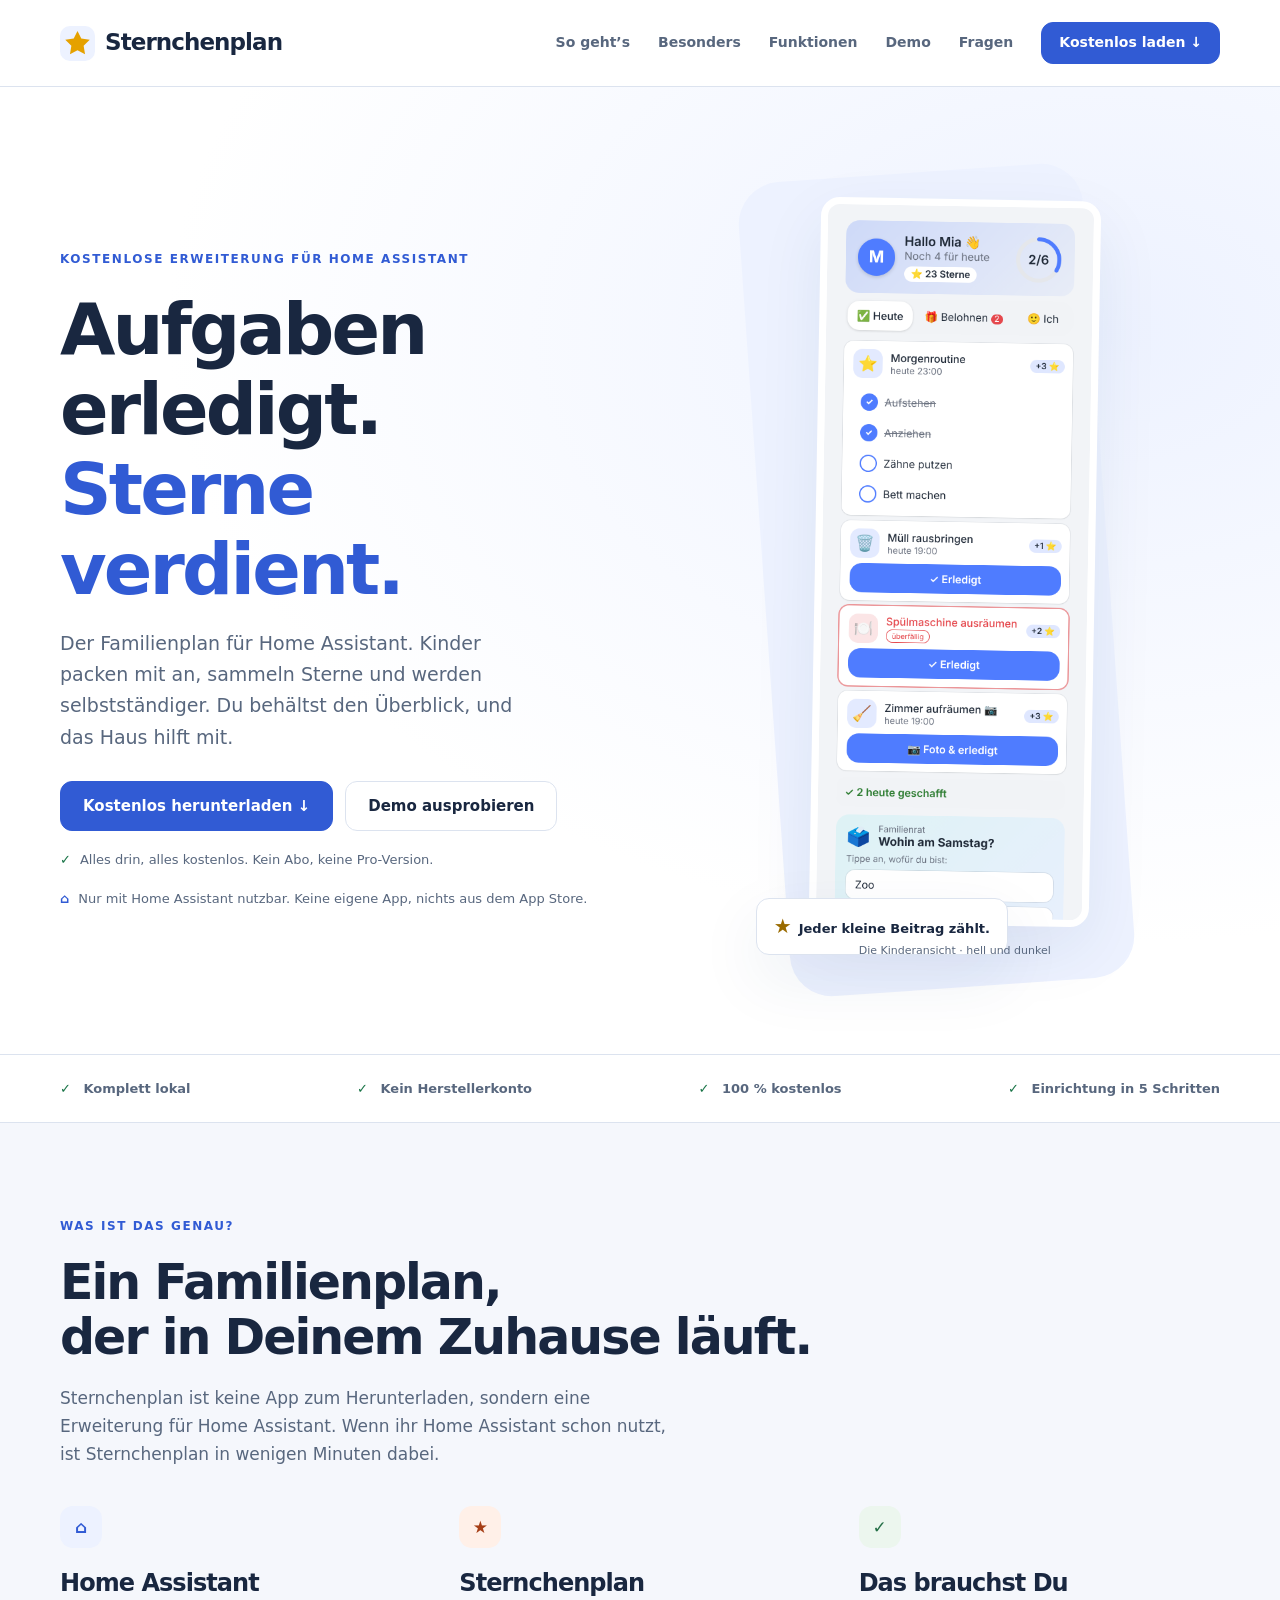
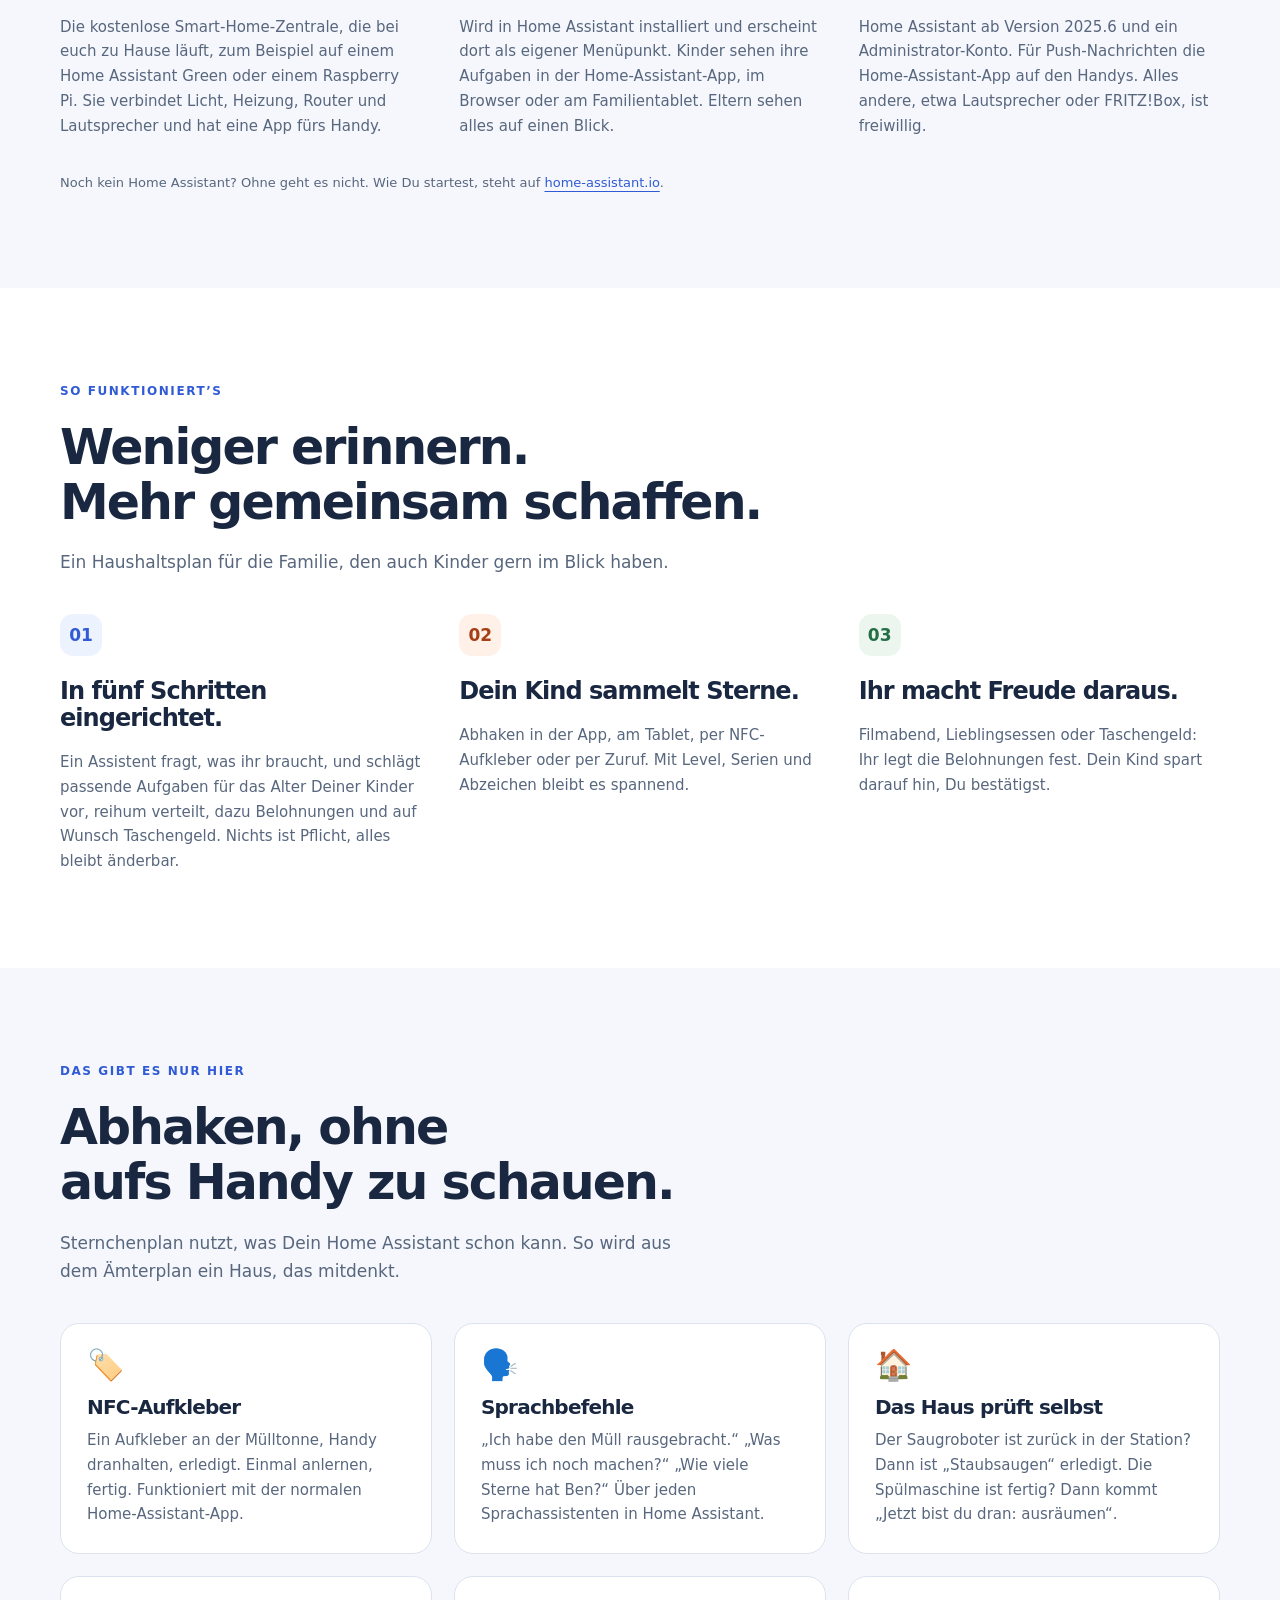
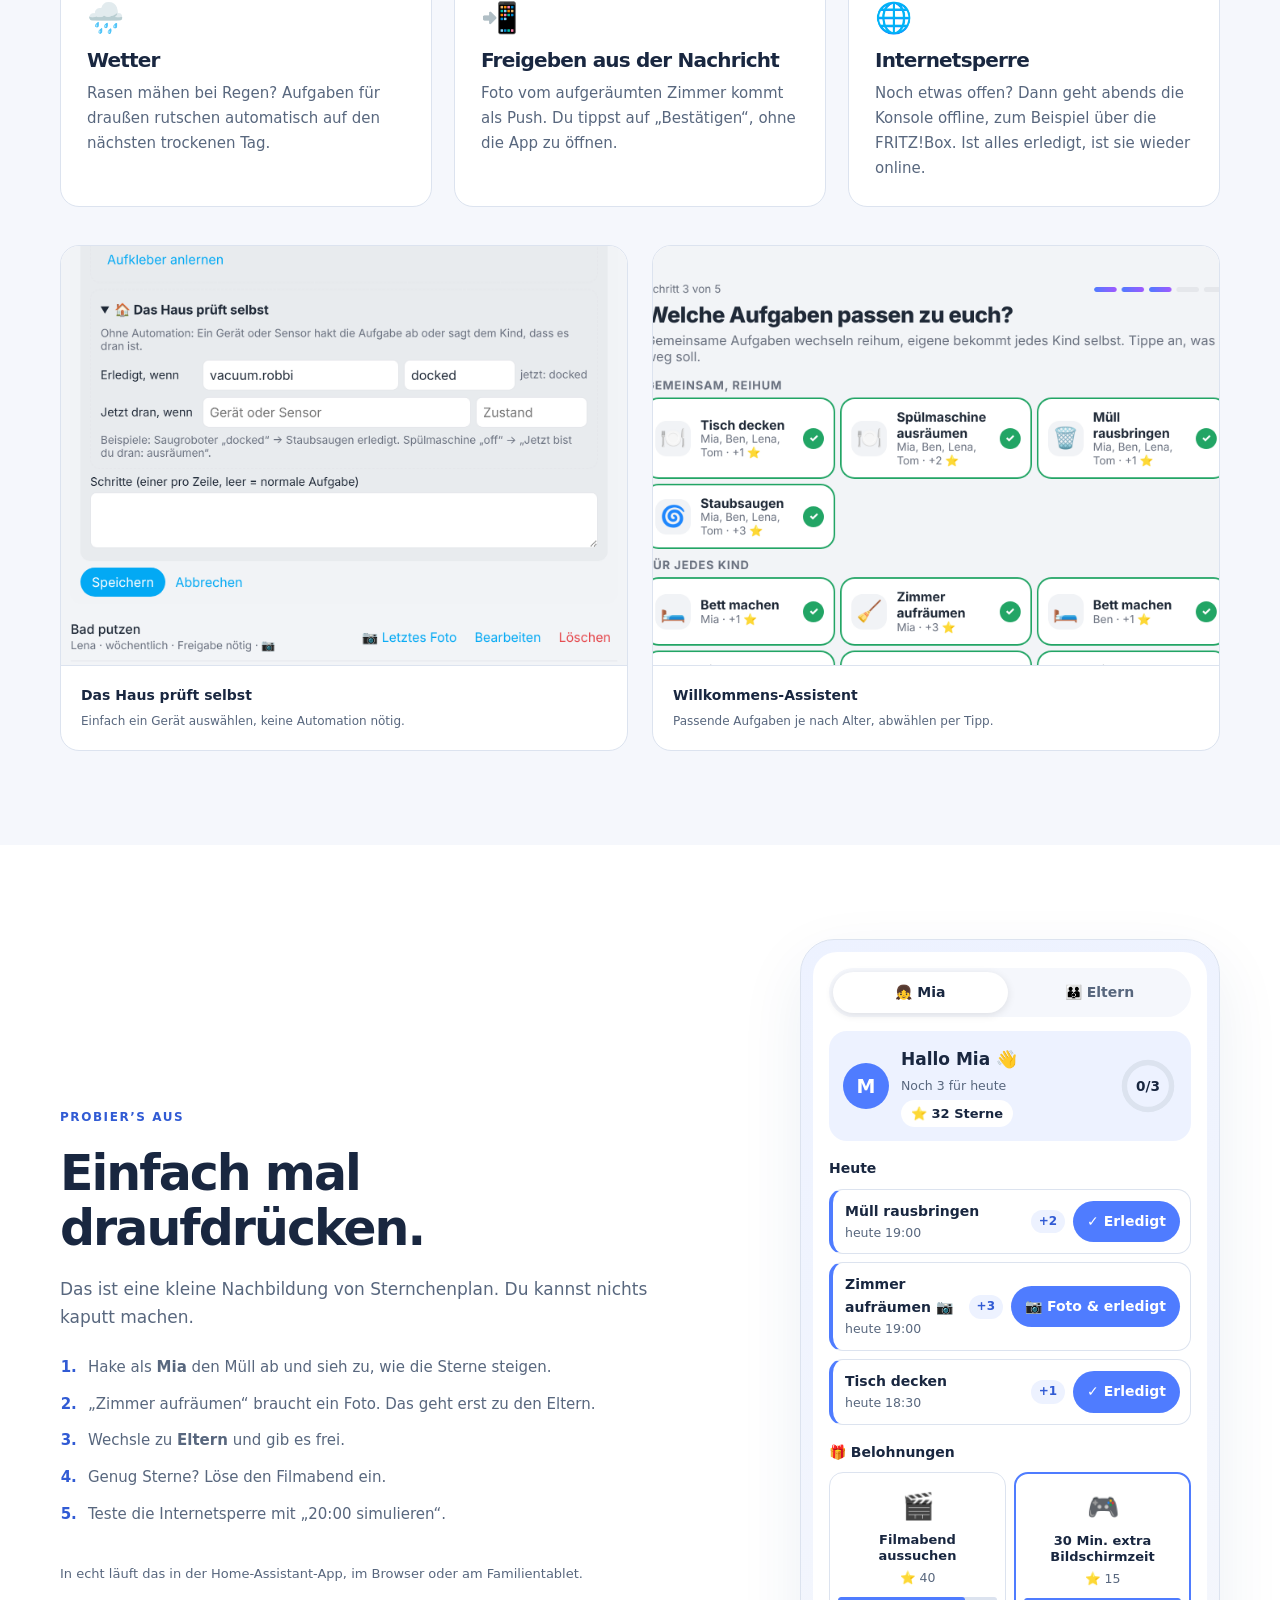
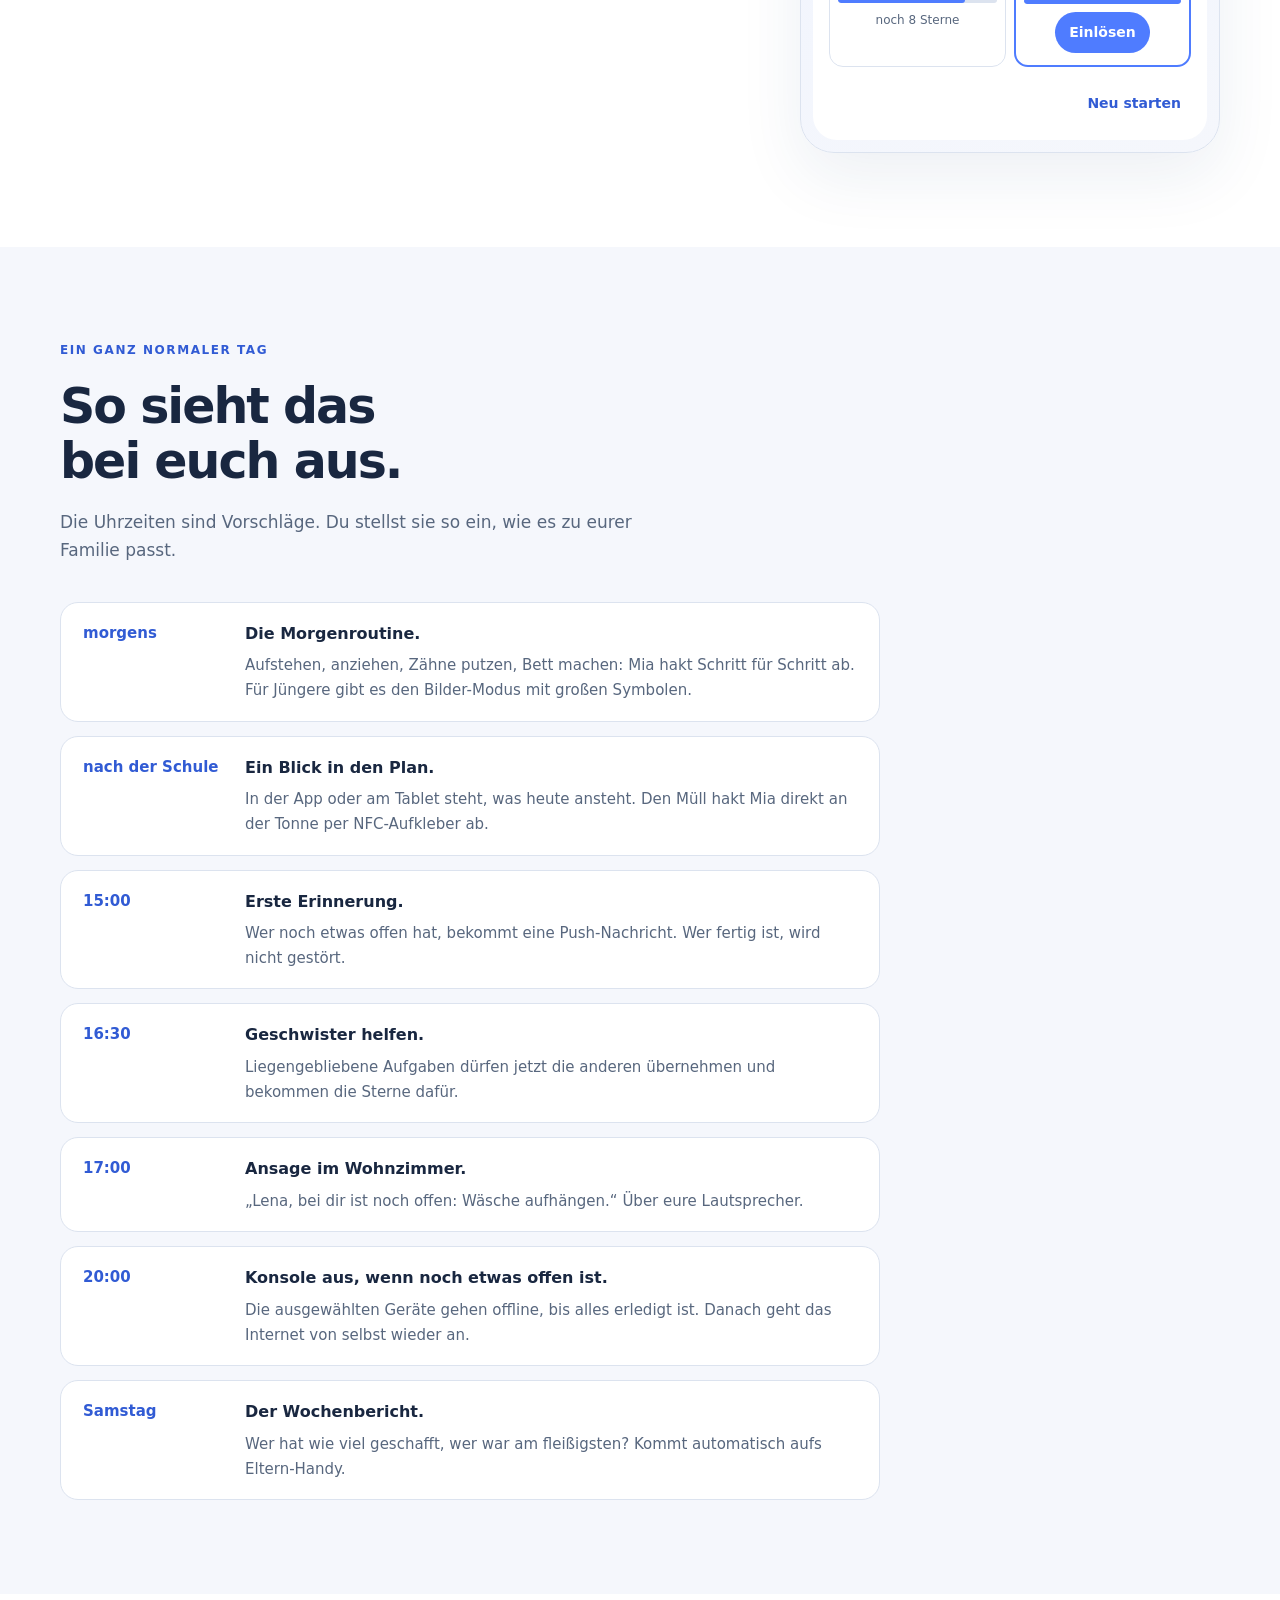
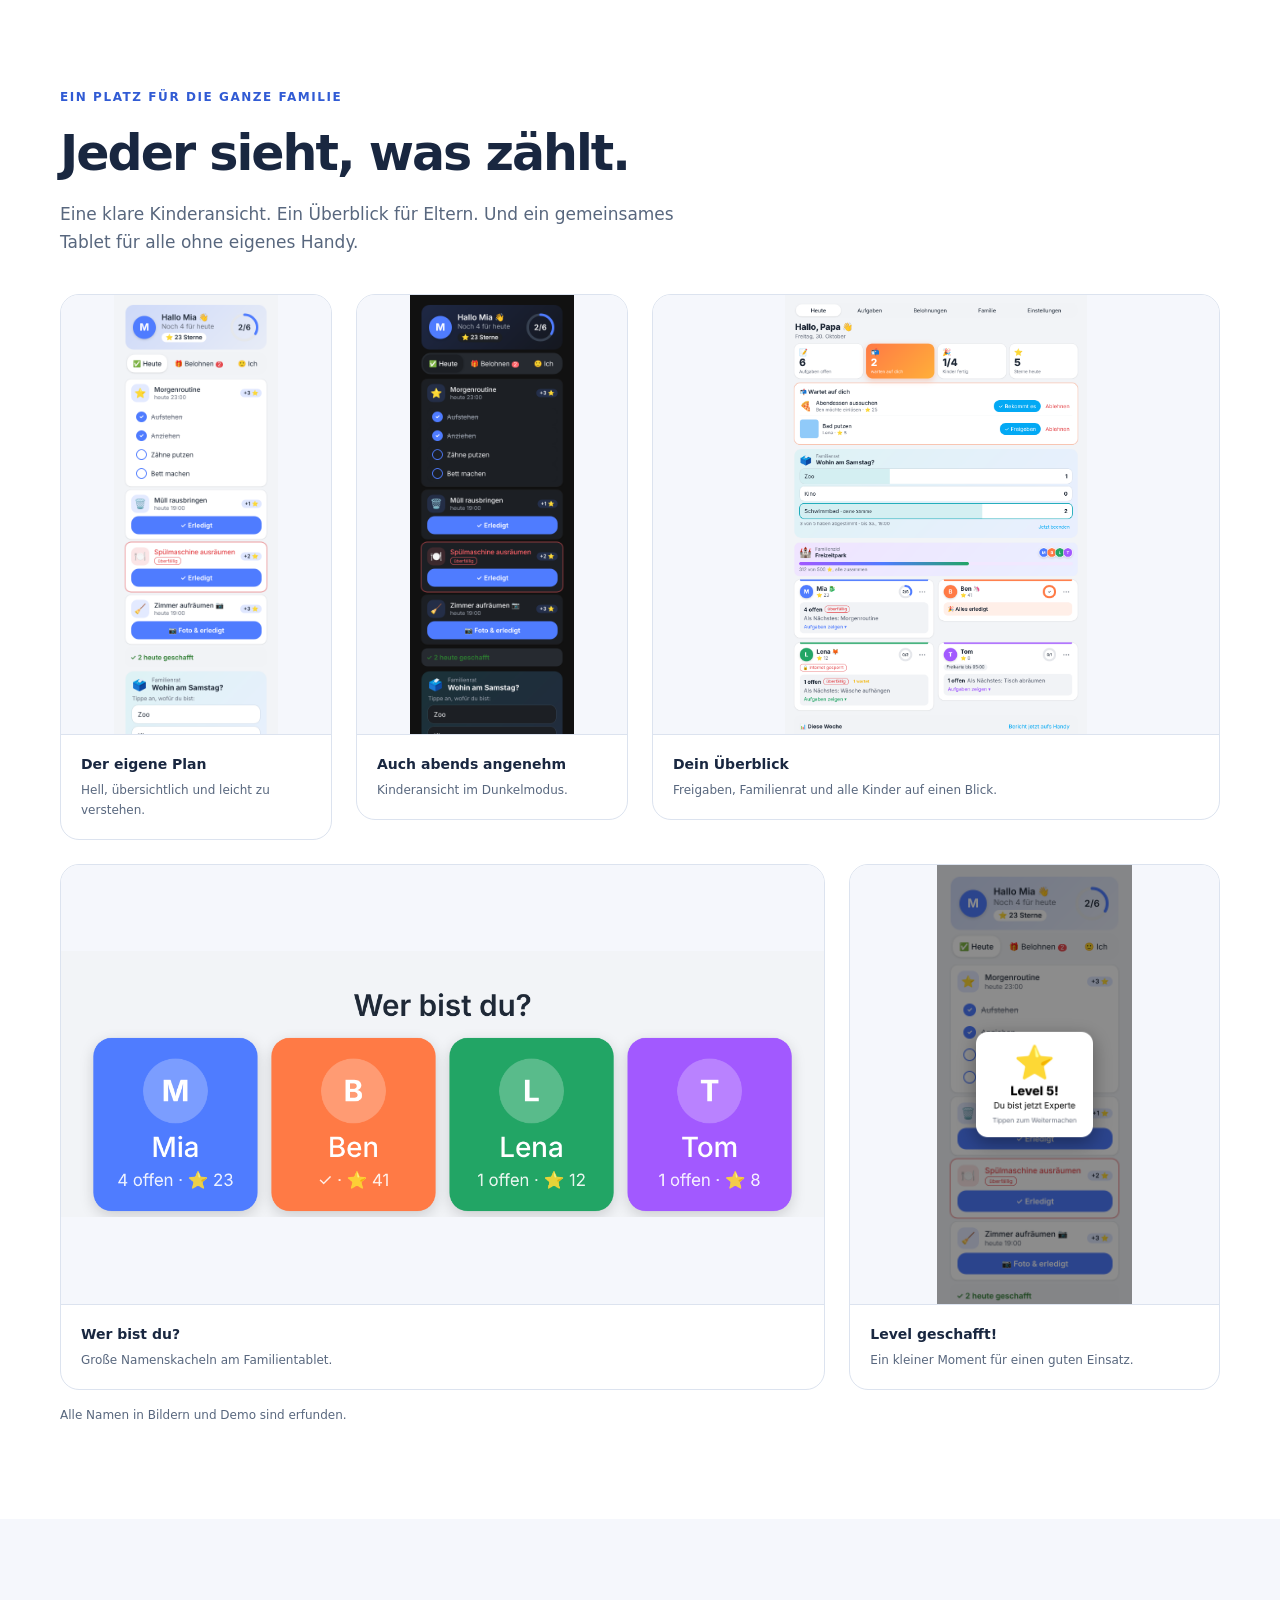
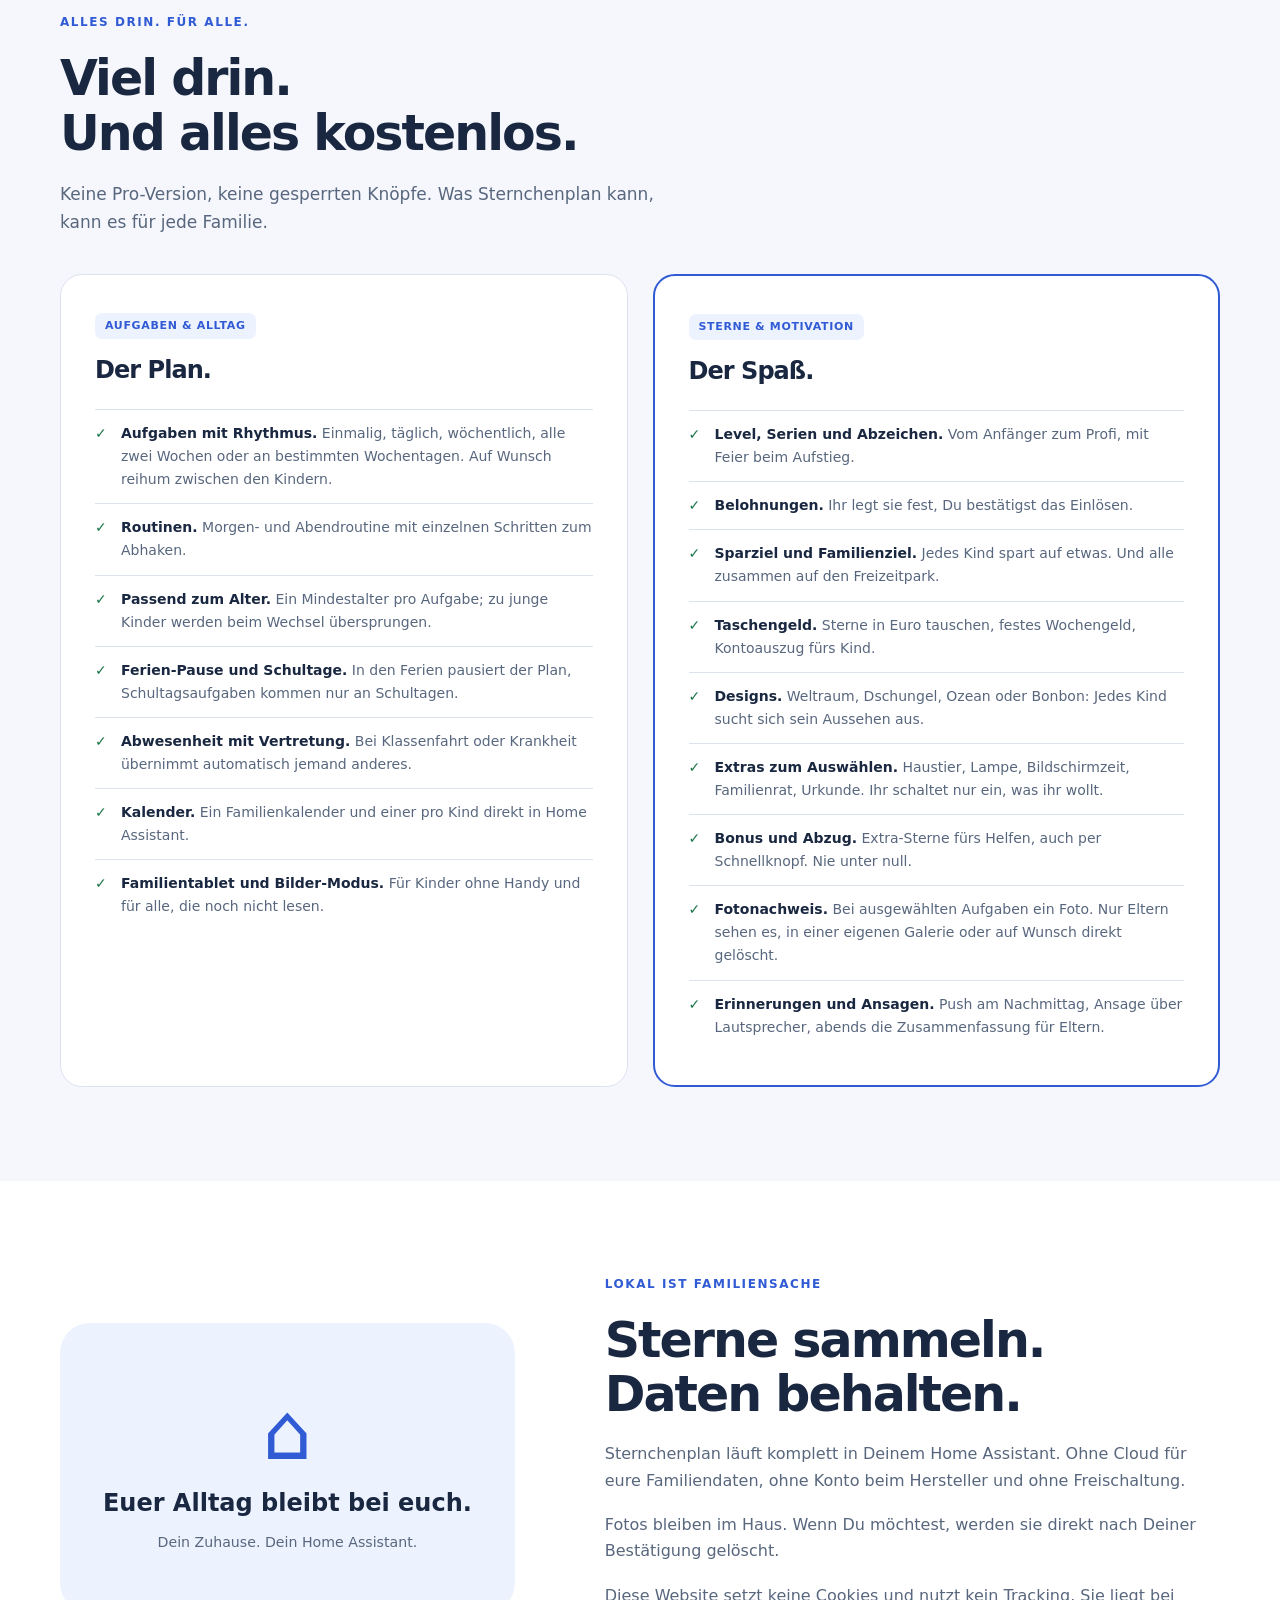
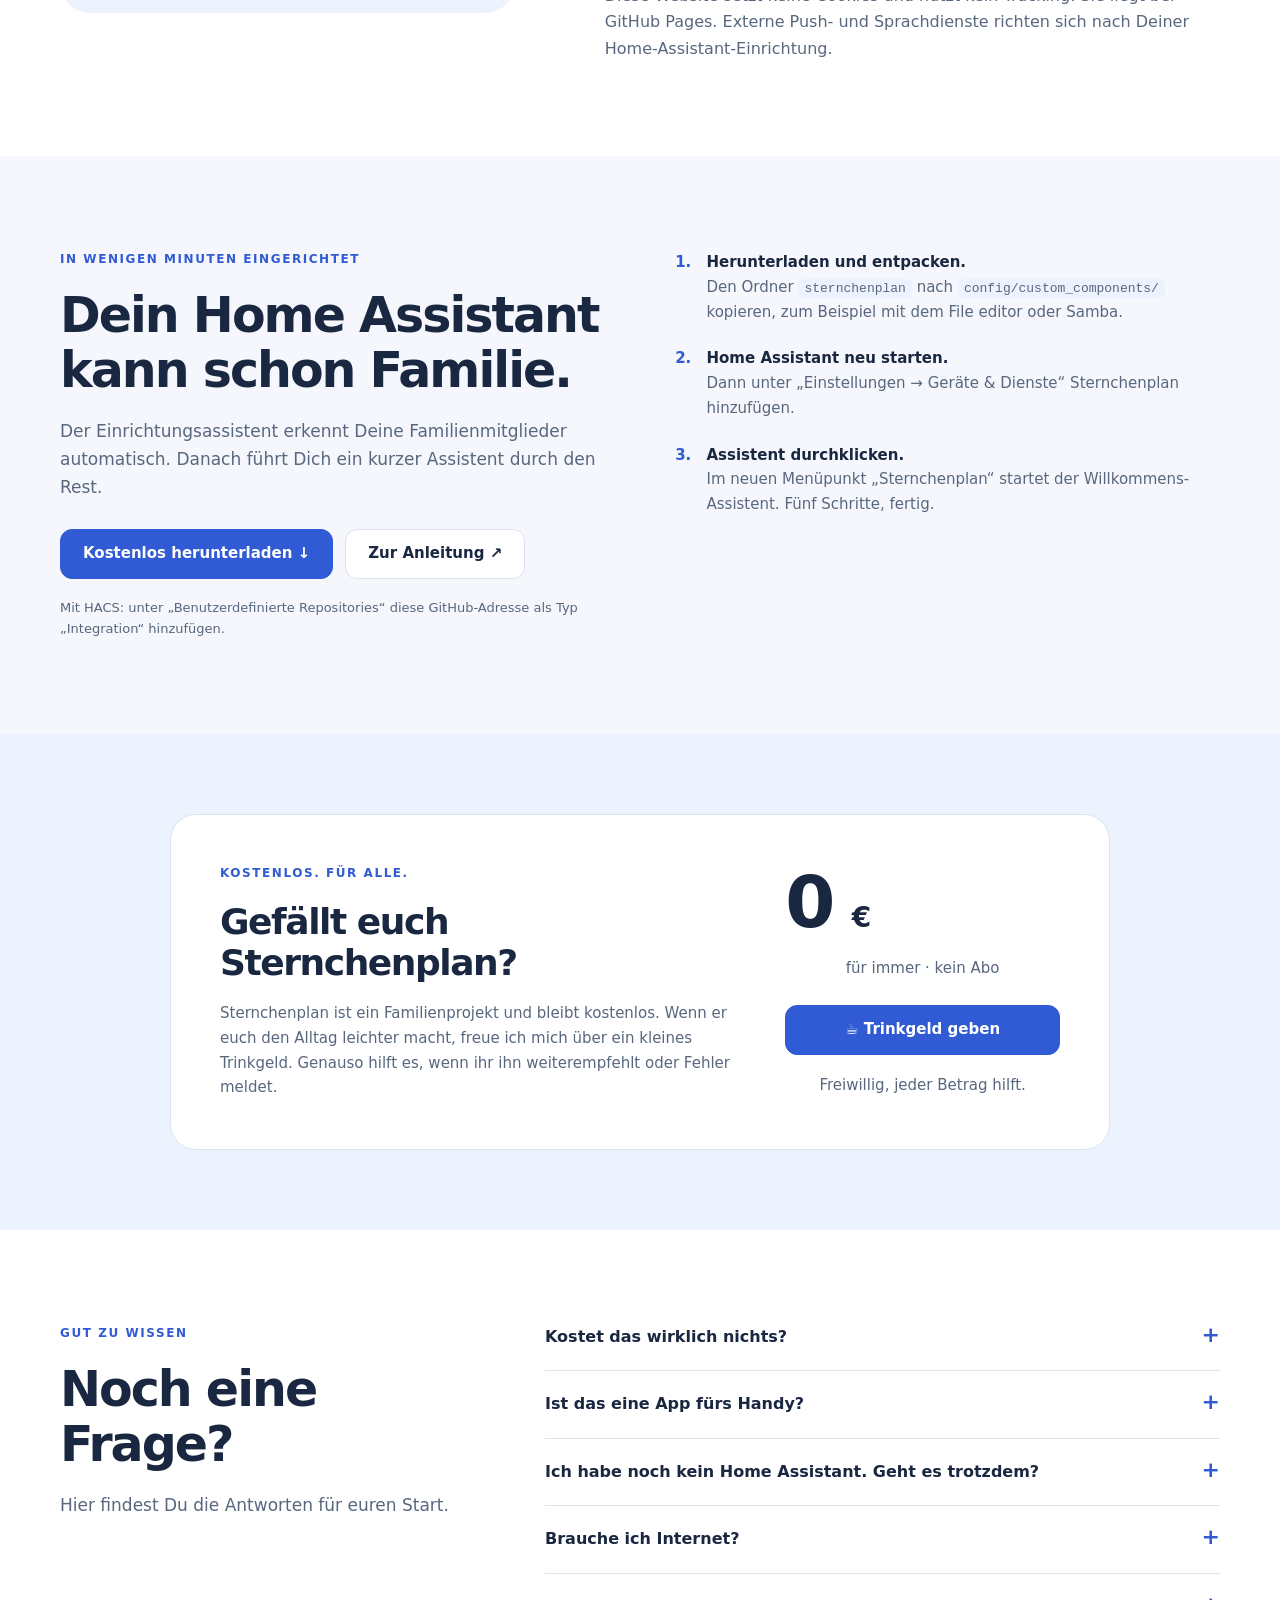
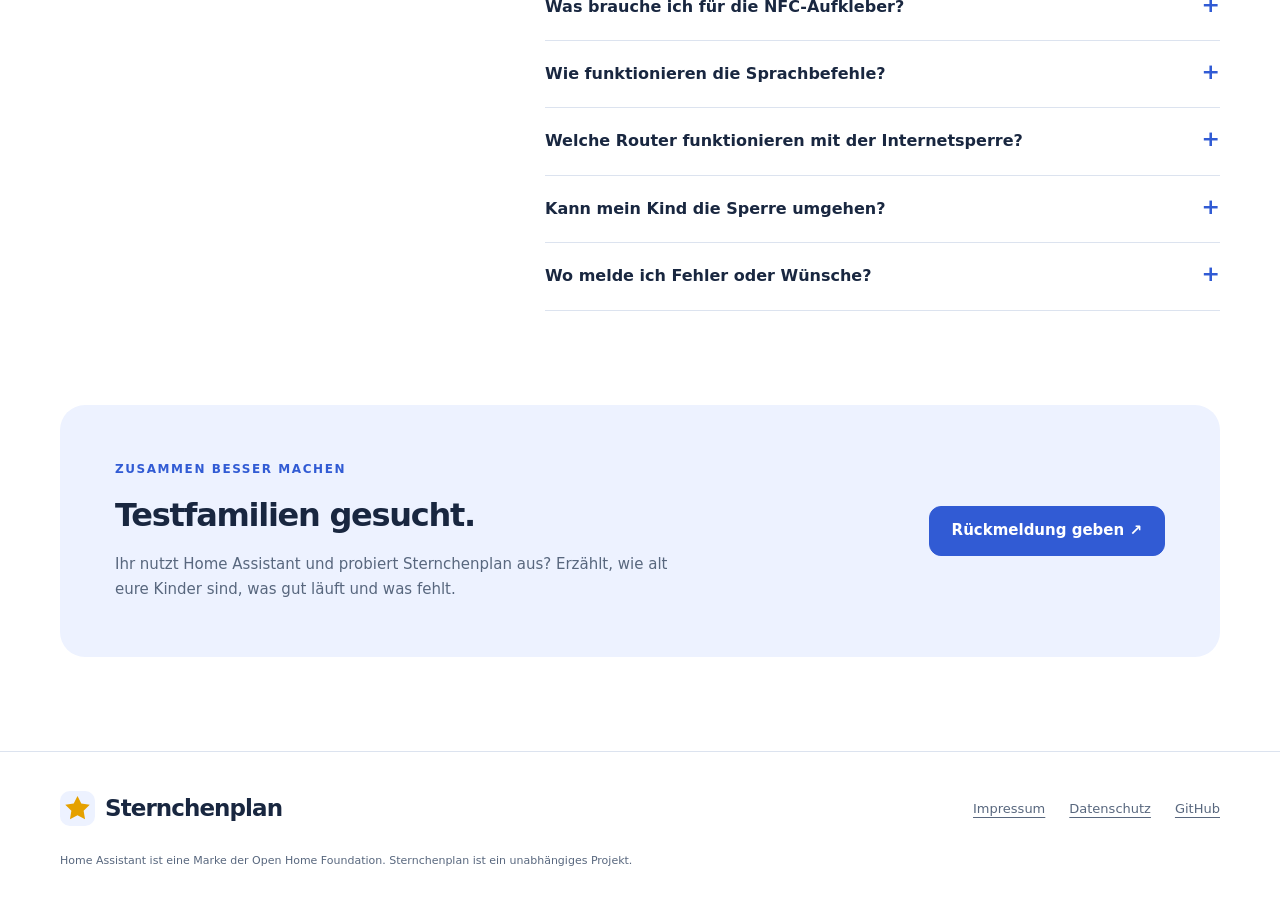
==== commit 237b38d1: "Veröffentlichung vorbereiten: Beispielnamen, README, Website - Echte Kindernamen in Beispielen, Hilf" ====
--- a/docs/index.html
+++ b/docs/index.html
@@ -1,15 +1,15 @@
 <!doctype html>
 <html lang="de"><head><meta charset="utf-8"><meta name="viewport" content="width=device-width, initial-scale=1"><meta name="color-scheme" content="light dark"><title>Sternchenplan – Aufgaben & Sterne für Kinder in Home Assistant</title><meta name="description" content="Der kostenlose Ämterplan für Deine Familie: Aufgaben verteilen, Sterne sammeln, Belohnungen festlegen. Läuft lokal in Home Assistant. Mit NFC-Aufklebern, Sprachbefehlen und Geräten, die selbst abhaken."><link rel="canonical" href="https://bchristoph1985-crypto.github.io/sternchenplan/"><meta property="og:type" content="website"><meta property="og:locale" content="de_DE"><meta property="og:title" content="Sternchenplan – Aufgaben & Sterne für Kinder in Home Assistant"><meta property="og:description" content="Der kostenlose Ämterplan für Deine Familie. Läuft lokal in Home Assistant."><meta property="og:url" content="https://bchristoph1985-crypto.github.io/sternchenplan/"><meta property="og:image" content="https://bchristoph1985-crypto.github.io/sternchenplan/bilder/og-sternchenplan.png"><meta property="og:image:width" content="1200"><meta property="og:image:height" content="630"><meta property="og:image:alt" content="Sternchenplan – Aufgaben erledigt. Sterne verdient. Der Familienplan für Home Assistant."><meta name="twitter:card" content="summary_large_image"><link rel="icon" href="bilder/stern.svg" type="image/svg+xml"><link rel="stylesheet" href="style.css"></head><body><a class="skip" href="#inhalt">Zum Inhalt springen</a><header><nav class="wrap nav" aria-label="Hauptnavigation"><a class="brand" href="index.html" aria-label="Sternchenplan – Startseite"><img src="bilder/stern.svg" alt="" width="35" height="35">Sternchenplan</a><div class="links"><a href="#so-gehts">So geht’s</a><a href="#besonders">Besonders</a><a href="#funktionen">Funktionen</a><a href="#demo">Demo</a><a class="optional" href="#fragen">Fragen</a><a class="btn" href="#installation">Kostenlos laden <span aria-hidden="true">&nbsp;↓</span></a></div></nav></header>
-<main id="inhalt"><section class="hero"><div class="wrap hero-grid"><div><div class="eyebrow">Kostenlose Erweiterung für Home Assistant</div><h1>Aufgaben erledigt.<br><span>Sterne verdient.</span></h1><p class="lead">Der Familienplan für Home Assistant. Kinder packen mit an, sammeln Sterne und werden selbstständiger. Du behältst den Überblick, und das Haus hilft mit.</p><div class="actions"><a class="btn" href="#installation">Kostenlos herunterladen <span aria-hidden="true">&nbsp;↓</span></a><a class="btn secondary" href="#demo">Demo ausprobieren</a></div><p class="small hero-note"><span aria-hidden="true">✓</span> Alles drin, alles kostenlos. Kein Abo, keine Pro-Version.</p><p class="small hero-note ha-only"><span aria-hidden="true">⌂</span> Nur mit Home Assistant nutzbar. Keine eigene App, nichts aus dem App Store.</p></div><div class="product-stage"><div class="screen"><picture><source media="(prefers-color-scheme: dark)" srcset="bilder/kind-dunkel.png"><img src="bilder/kind-hell.png" width="800" height="2140" fetchpriority="high" alt="Kinderansicht: Mia sieht Level, Serie, Sparziel und ihre Aufgaben für heute."></picture></div><div class="floating-note"><span aria-hidden="true">★</span>Jeder kleine Beitrag zählt.</div><small class="screen-caption">Die Kinderansicht · hell und dunkel</small></div></div></section>
-<div class="trust"><div class="wrap"><div><span aria-hidden="true">✓</span> Komplett lokal</div><div><span aria-hidden="true">✓</span> Kein Herstellerkonto</div><div><span aria-hidden="true">✓</span> 100 % kostenlos</div><div><span aria-hidden="true">✓</span> Einrichtung mit einem Klick</div></div></div>
+<main id="inhalt"><section class="hero"><div class="wrap hero-grid"><div><div class="eyebrow">Kostenlose Erweiterung für Home Assistant</div><h1>Aufgaben erledigt.<br><span>Sterne verdient.</span></h1><p class="lead">Der Familienplan für Home Assistant. Kinder packen mit an, sammeln Sterne und werden selbstständiger. Du behältst den Überblick, und das Haus hilft mit.</p><div class="actions"><a class="btn" href="#installation">Kostenlos herunterladen <span aria-hidden="true">&nbsp;↓</span></a><a class="btn secondary" href="#demo">Demo ausprobieren</a></div><p class="small hero-note"><span aria-hidden="true">✓</span> Alles drin, alles kostenlos. Kein Abo, keine Pro-Version.</p><p class="small hero-note ha-only"><span aria-hidden="true">⌂</span> Nur mit Home Assistant nutzbar. Keine eigene App, nichts aus dem App Store.</p></div><div class="product-stage"><div class="screen"><picture><source media="(prefers-color-scheme: dark)" srcset="bilder/kind-dunkel.png"><img src="bilder/kind-hell.png" width="800" height="2140" fetchpriority="high" alt="Kinderansicht: Mia sieht, was heute noch offen ist."></picture></div><div class="floating-note"><span aria-hidden="true">★</span>Jeder kleine Beitrag zählt.</div><small class="screen-caption">Die Kinderansicht · hell und dunkel</small></div></div></section>
+<div class="trust"><div class="wrap"><div><span aria-hidden="true">✓</span> Komplett lokal</div><div><span aria-hidden="true">✓</span> Kein Herstellerkonto</div><div><span aria-hidden="true">✓</span> 100 % kostenlos</div><div><span aria-hidden="true">✓</span> Einrichtung in 5 Schritten</div></div></div>
 <section class="section tinted" id="voraussetzungen"><div class="wrap"><div class="section-head"><div class="eyebrow">Was ist das genau?</div><h2>Ein Familienplan,<br>der in Deinem Zuhause läuft.</h2><p>Sternchenplan ist keine App zum Herunterladen, sondern eine Erweiterung für Home Assistant. Wenn ihr Home Assistant schon nutzt, ist Sternchenplan in wenigen Minuten dabei.</p></div><div class="steps"><article><div class="step-no">⌂</div><h3>Home Assistant</h3><p>Die kostenlose Smart-Home-Zentrale, die bei euch zu Hause läuft, zum Beispiel auf einem Home Assistant Green oder einem Raspberry Pi. Sie verbindet Licht, Heizung, Router und Lautsprecher und hat eine App fürs Handy.</p></article><article><div class="step-no">★</div><h3>Sternchenplan</h3><p>Wird in Home Assistant installiert und erscheint dort als eigener Menüpunkt. Kinder sehen ihre Aufgaben in der Home-Assistant-App, im Browser oder am Familientablet. Eltern sehen alles auf einen Blick.</p></article><article><div class="step-no">✓</div><h3>Das brauchst Du</h3><p>Home Assistant ab Version 2025.6 und ein Administrator-Konto. Für Push-Nachrichten die Home-Assistant-App auf den Handys. Alles andere, etwa Lautsprecher oder FRITZ!Box, ist freiwillig.</p></article></div><p class="small ha-hint">Noch kein Home Assistant? Ohne geht es nicht. Wie Du startest, steht auf <a href="https://www.home-assistant.io/installation/" rel="noopener">home-assistant.io</a>.</p></div></section>
-<section class="section" id="so-gehts"><div class="wrap"><div class="section-head"><div class="eyebrow">So funktioniert’s</div><h2>Weniger erinnern.<br>Mehr gemeinsam schaffen.</h2><p>Ein Haushaltsplan für die Familie, den auch Kinder gern im Blick haben.</p></div><div class="steps"><article><div class="step-no">01</div><h3>Ein Klick, fertig eingerichtet.</h3><p>Das Startpaket legt passende Aufgaben für das Alter Deiner Kinder an, reihum verteilt, dazu vier Belohnungen. Ändern kannst Du alles jederzeit.</p></article><article><div class="step-no">02</div><h3>Dein Kind sammelt Sterne.</h3><p>Abhaken in der App, am Tablet, per NFC-Aufkleber oder per Zuruf. Mit Level, Serien und Abzeichen bleibt es spannend.</p></article><article><div class="step-no">03</div><h3>Ihr macht Freude daraus.</h3><p>Filmabend, Lieblingsessen oder Taschengeld: Ihr legt die Belohnungen fest. Dein Kind spart darauf hin, Du bestätigst.</p></article></div></div></section>
-<section class="section tinted" id="besonders"><div class="wrap"><div class="section-head"><div class="eyebrow">Das gibt es nur hier</div><h2>Abhaken, ohne<br>aufs Handy zu schauen.</h2><p>Sternchenplan nutzt, was Dein Home Assistant schon kann. So wird aus dem Ämterplan ein Haus, das mitdenkt.</p></div><div class="fgrid"><article><div class="f-icon" aria-hidden="true">🏷️</div><h3>NFC-Aufkleber</h3><p>Ein Aufkleber an der Mülltonne, Handy dranhalten, erledigt. Einmal anlernen, fertig. Funktioniert mit der normalen Home-Assistant-App.</p></article><article><div class="f-icon" aria-hidden="true">🗣️</div><h3>Sprachbefehle</h3><p>„Ich habe den Müll rausgebracht.“ „Was muss ich noch machen?“ „Wie viele Sterne hat Ben?“ Über jeden Sprachassistenten in Home Assistant.</p></article><article><div class="f-icon" aria-hidden="true">🏠</div><h3>Das Haus prüft selbst</h3><p>Der Saugroboter ist zurück in der Station? Dann ist „Staubsaugen“ erledigt. Die Spülmaschine ist fertig? Dann kommt „Jetzt bist du dran: ausräumen“.</p></article><article><div class="f-icon" aria-hidden="true">🌧️</div><h3>Wetter</h3><p>Rasen mähen bei Regen? Aufgaben für draußen rutschen automatisch auf den nächsten trockenen Tag.</p></article><article><div class="f-icon" aria-hidden="true">📲</div><h3>Freigeben aus der Nachricht</h3><p>Foto vom aufgeräumten Zimmer kommt als Push. Du tippst auf „Bestätigen“, ohne die App zu öffnen.</p></article><article><div class="f-icon" aria-hidden="true">🌐</div><h3>Internetsperre</h3><p>Noch etwas offen? Dann geht abends die Konsole offline, zum Beispiel über die FRITZ!Box. Ist alles erledigt, ist sie wieder online.</p></article></div><div class="duo"><figure><img src="bilder/haus.png" width="1400" height="1800" loading="lazy" alt="Aufgabe Staubsaugen: erledigt, wenn der Saugroboter Robbi in der Station ist."><figcaption>Das Haus prüft selbst<small>Einfach ein Gerät auswählen, keine Automation nötig.</small></figcaption></figure><figure><img src="bilder/startpaket.png" width="1800" height="1980" loading="lazy" alt="Leere Elternansicht mit Startpaket: passende Aufgaben und Belohnungen mit einem Klick."><figcaption>Startpaket mit einem Klick<small>Passende Aufgaben je nach Alter, sofort startklar.</small></figcaption></figure></div></div></section>
+<section class="section" id="so-gehts"><div class="wrap"><div class="section-head"><div class="eyebrow">So funktioniert’s</div><h2>Weniger erinnern.<br>Mehr gemeinsam schaffen.</h2><p>Ein Haushaltsplan für die Familie, den auch Kinder gern im Blick haben.</p></div><div class="steps"><article><div class="step-no">01</div><h3>In fünf Schritten eingerichtet.</h3><p>Ein Assistent fragt, was ihr braucht, und schlägt passende Aufgaben für das Alter Deiner Kinder vor, reihum verteilt, dazu Belohnungen und auf Wunsch Taschengeld. Nichts ist Pflicht, alles bleibt änderbar.</p></article><article><div class="step-no">02</div><h3>Dein Kind sammelt Sterne.</h3><p>Abhaken in der App, am Tablet, per NFC-Aufkleber oder per Zuruf. Mit Level, Serien und Abzeichen bleibt es spannend.</p></article><article><div class="step-no">03</div><h3>Ihr macht Freude daraus.</h3><p>Filmabend, Lieblingsessen oder Taschengeld: Ihr legt die Belohnungen fest. Dein Kind spart darauf hin, Du bestätigst.</p></article></div></div></section>
+<section class="section tinted" id="besonders"><div class="wrap"><div class="section-head"><div class="eyebrow">Das gibt es nur hier</div><h2>Abhaken, ohne<br>aufs Handy zu schauen.</h2><p>Sternchenplan nutzt, was Dein Home Assistant schon kann. So wird aus dem Ämterplan ein Haus, das mitdenkt.</p></div><div class="fgrid"><article><div class="f-icon" aria-hidden="true">🏷️</div><h3>NFC-Aufkleber</h3><p>Ein Aufkleber an der Mülltonne, Handy dranhalten, erledigt. Einmal anlernen, fertig. Funktioniert mit der normalen Home-Assistant-App.</p></article><article><div class="f-icon" aria-hidden="true">🗣️</div><h3>Sprachbefehle</h3><p>„Ich habe den Müll rausgebracht.“ „Was muss ich noch machen?“ „Wie viele Sterne hat Ben?“ Über jeden Sprachassistenten in Home Assistant.</p></article><article><div class="f-icon" aria-hidden="true">🏠</div><h3>Das Haus prüft selbst</h3><p>Der Saugroboter ist zurück in der Station? Dann ist „Staubsaugen“ erledigt. Die Spülmaschine ist fertig? Dann kommt „Jetzt bist du dran: ausräumen“.</p></article><article><div class="f-icon" aria-hidden="true">🌧️</div><h3>Wetter</h3><p>Rasen mähen bei Regen? Aufgaben für draußen rutschen automatisch auf den nächsten trockenen Tag.</p></article><article><div class="f-icon" aria-hidden="true">📲</div><h3>Freigeben aus der Nachricht</h3><p>Foto vom aufgeräumten Zimmer kommt als Push. Du tippst auf „Bestätigen“, ohne die App zu öffnen.</p></article><article><div class="f-icon" aria-hidden="true">🌐</div><h3>Internetsperre</h3><p>Noch etwas offen? Dann geht abends die Konsole offline, zum Beispiel über die FRITZ!Box. Ist alles erledigt, ist sie wieder online.</p></article></div><div class="duo"><figure><img src="bilder/haus.png" width="1400" height="1800" loading="lazy" alt="Aufgabe Staubsaugen: erledigt, wenn der Saugroboter Robbi in der Station ist."><figcaption>Das Haus prüft selbst<small>Einfach ein Gerät auswählen, keine Automation nötig.</small></figcaption></figure><figure><img src="bilder/startpaket.png" width="1800" height="1040" loading="lazy" alt="Willkommens-Assistent: passende Aufgaben für Mia, Ben, Lena und Tom, antippen zum Abwählen."><figcaption>Willkommens-Assistent<small>Passende Aufgaben je nach Alter, abwählen per Tipp.</small></figcaption></figure></div></div></section>
 <section class="section" id="demo"><div class="wrap demo-grid"><div class="demo-text"><div class="eyebrow">Probier’s aus</div><h2>Einfach mal<br>draufdrücken.</h2><p>Das ist eine kleine Nachbildung von Sternchenplan. Du kannst nichts kaputt machen.</p><ol class="demo-steps"><li>Hake als <strong>Mia</strong> den Müll ab und sieh zu, wie die Sterne steigen.</li><li>„Zimmer aufräumen“ braucht ein Foto. Das geht erst zu den Eltern.</li><li>Wechsle zu <strong>Eltern</strong> und gib es frei.</li><li>Genug Sterne? Löse den Filmabend ein.</li><li>Teste die Internetsperre mit „20:00 simulieren“.</li></ol><p class="small">In echt läuft das in der Home-Assistant-App, im Browser oder am Familientablet.</p></div><div class="demo-shell"><div id="demo-app" class="demo-app" aria-label="Interaktive Demo von Sternchenplan"><noscript><p class="d-empty">Die Demo braucht JavaScript.</p></noscript></div></div></div></section>
 <section class="section tinted" id="alltag"><div class="wrap"><div class="section-head"><div class="eyebrow">Ein ganz normaler Tag</div><h2>So sieht das<br>bei euch aus.</h2><p>Die Uhrzeiten sind Vorschläge. Du stellst sie so ein, wie es zu eurer Familie passt.</p></div><ol class="day"><li><time>morgens</time><strong>Die Morgenroutine.</strong><span>Aufstehen, anziehen, Zähne putzen, Bett machen: Mia hakt Schritt für Schritt ab. Für Jüngere gibt es den Bilder-Modus mit großen Symbolen.</span></li><li><time>nach der Schule</time><strong>Ein Blick in den Plan.</strong><span>In der App oder am Tablet steht, was heute ansteht. Den Müll hakt Mia direkt an der Tonne per NFC-Aufkleber ab.</span></li><li><time>15:00</time><strong>Erste Erinnerung.</strong><span>Wer noch etwas offen hat, bekommt eine Push-Nachricht. Wer fertig ist, wird nicht gestört.</span></li><li><time>16:30</time><strong>Geschwister helfen.</strong><span>Liegengebliebene Aufgaben dürfen jetzt die anderen übernehmen und bekommen die Sterne dafür.</span></li><li><time>17:00</time><strong>Ansage im Wohnzimmer.</strong><span>„Lena, bei dir ist noch offen: Wäsche aufhängen.“ Über eure Lautsprecher.</span></li><li><time>20:00</time><strong>Konsole aus, wenn noch etwas offen ist.</strong><span>Die ausgewählten Geräte gehen offline, bis alles erledigt ist. Danach geht das Internet von selbst wieder an.</span></li><li><time>Samstag</time><strong>Der Wochenbericht.</strong><span>Wer hat wie viel geschafft, wer war am fleißigsten? Kommt automatisch aufs Eltern-Handy.</span></li></ol></div></section>
-<section class="section" id="einblicke"><div class="wrap"><div class="section-head"><div class="eyebrow">Ein Platz für die ganze Familie</div><h2>Jeder sieht, was zählt.</h2><p>Eine klare Kinderansicht. Ein Überblick für Eltern. Und ein gemeinsames Tablet für alle ohne eigenes Handy.</p></div><div class="gallery"><figure><img src="bilder/kind-hell.png" alt="Kinderansicht im hellen Modus mit Level, Sparziel und Aufgaben." width="800" height="2140" loading="lazy"><figcaption>Der eigene Plan<small>Hell, übersichtlich und leicht zu verstehen.</small></figcaption></figure><figure><img src="bilder/kind-dunkel.png" alt="Kinderansicht im Dunkelmodus." width="800" height="2140" loading="lazy"><figcaption>Auch abends angenehm<small>Kinderansicht im Dunkelmodus.</small></figcaption></figure><figure><img src="bilder/eltern.png" alt="Elternansicht mit Familienziel, Aufgaben aller Kinder und Wochenbericht." width="1800" height="2622" loading="lazy"><figcaption>Dein Überblick<small>Alle Kinder, Familienziel und Wochenbericht.</small></figcaption></figure><figure><img src="bilder/tablet.png" alt="Familientablet mit großen Namenskacheln für Mia, Ben, Lena und Tom." width="1320" height="460" loading="lazy"><figcaption>Wer bist du?<small>Große Namenskacheln am Familientablet.</small></figcaption></figure><figure><img src="bilder/feier.png" alt="Level 5 geschafft: Du bist jetzt Experte." width="800" height="1800" loading="lazy"><figcaption>Level geschafft!<small>Ein kleiner Moment für einen guten Einsatz.</small></figcaption></figure></div><p class="gallery-note">Alle Namen in Bildern und Demo sind erfunden.</p></div></section>
-<section class="section tinted" id="funktionen"><div class="wrap"><div class="section-head"><div class="eyebrow">Alles drin. Für alle.</div><h2>Viel drin.<br>Und alles kostenlos.</h2><p>Keine Pro-Version, keine gesperrten Knöpfe. Was Sternchenplan kann, kann es für jede Familie.</p></div><div class="plans"><article class="plan"><span class="label">Aufgaben &amp; Alltag</span><h3>Der Plan.</h3><ul class="feature-list"><li><strong>Aufgaben mit Rhythmus.</strong> Einmalig, täglich, wöchentlich, alle zwei Wochen oder an bestimmten Wochentagen. Auf Wunsch reihum zwischen den Kindern.</li><li><strong>Routinen.</strong> Morgen- und Abendroutine mit einzelnen Schritten zum Abhaken.</li><li><strong>Passend zum Alter.</strong> Ein Mindestalter pro Aufgabe; zu junge Kinder werden beim Wechsel übersprungen.</li><li><strong>Ferien-Pause und Schultage.</strong> In den Ferien pausiert der Plan, Schultagsaufgaben kommen nur an Schultagen.</li><li><strong>Abwesenheit mit Vertretung.</strong> Bei Klassenfahrt oder Krankheit übernimmt automatisch jemand anderes.</li><li><strong>Kalender.</strong> Ein Familienkalender und einer pro Kind direkt in Home Assistant.</li><li><strong>Familientablet und Bilder-Modus.</strong> Für Kinder ohne Handy und für alle, die noch nicht lesen.</li></ul></article><article class="plan pro"><span class="label">Sterne &amp; Motivation</span><h3>Der Spaß.</h3><ul class="feature-list"><li><strong>Level, Serien und Abzeichen.</strong> Vom Anfänger zum Profi, mit Feier beim Aufstieg.</li><li><strong>Belohnungen.</strong> Ihr legt sie fest, Du bestätigst das Einlösen.</li><li><strong>Sparziel und Familienziel.</strong> Jedes Kind spart auf etwas. Und alle zusammen auf den Freizeitpark.</li><li><strong>Taschengeld.</strong> Sterne in Euro tauschen, festes Wochengeld, Kontoauszug fürs Kind.</li><li><strong>Bonus und Abzug.</strong> Extra-Sterne fürs Helfen, auch per Schnellknopf. Nie unter null.</li><li><strong>Fotonachweis.</strong> Bei ausgewählten Aufgaben ein Foto, nur Eltern sehen es.</li><li><strong>Erinnerungen und Ansagen.</strong> Push am Nachmittag, Ansage über Lautsprecher, abends die Zusammenfassung für Eltern.</li></ul></article></div></div></section>
+<section class="section" id="einblicke"><div class="wrap"><div class="section-head"><div class="eyebrow">Ein Platz für die ganze Familie</div><h2>Jeder sieht, was zählt.</h2><p>Eine klare Kinderansicht. Ein Überblick für Eltern. Und ein gemeinsames Tablet für alle ohne eigenes Handy.</p></div><div class="gallery"><figure><img src="bilder/kind-hell.png" alt="Kinderansicht im hellen Modus mit den Reitern Heute, Belohnen und Ich." width="800" height="2140" loading="lazy"><figcaption>Der eigene Plan<small>Hell, übersichtlich und leicht zu verstehen.</small></figcaption></figure><figure><img src="bilder/kind-dunkel.png" alt="Kinderansicht im Dunkelmodus." width="800" height="2140" loading="lazy"><figcaption>Auch abends angenehm<small>Kinderansicht im Dunkelmodus.</small></figcaption></figure><figure><img src="bilder/eltern.png" alt="Elternansicht mit Freigaben, Familienrat, Familienziel und kompakten Karten für jedes Kind." width="1800" height="2622" loading="lazy"><figcaption>Dein Überblick<small>Freigaben, Familienrat und alle Kinder auf einen Blick.</small></figcaption></figure><figure><img src="bilder/tablet.png" alt="Familientablet mit großen Namenskacheln für Mia, Ben, Lena und Tom." width="1320" height="460" loading="lazy"><figcaption>Wer bist du?<small>Große Namenskacheln am Familientablet.</small></figcaption></figure><figure><img src="bilder/feier.png" alt="Level 5 geschafft: Du bist jetzt Experte." width="800" height="1800" loading="lazy"><figcaption>Level geschafft!<small>Ein kleiner Moment für einen guten Einsatz.</small></figcaption></figure></div><p class="gallery-note">Alle Namen in Bildern und Demo sind erfunden.</p></div></section>
+<section class="section tinted" id="funktionen"><div class="wrap"><div class="section-head"><div class="eyebrow">Alles drin. Für alle.</div><h2>Viel drin.<br>Und alles kostenlos.</h2><p>Keine Pro-Version, keine gesperrten Knöpfe. Was Sternchenplan kann, kann es für jede Familie.</p></div><div class="plans"><article class="plan"><span class="label">Aufgaben &amp; Alltag</span><h3>Der Plan.</h3><ul class="feature-list"><li><strong>Aufgaben mit Rhythmus.</strong> Einmalig, täglich, wöchentlich, alle zwei Wochen oder an bestimmten Wochentagen. Auf Wunsch reihum zwischen den Kindern.</li><li><strong>Routinen.</strong> Morgen- und Abendroutine mit einzelnen Schritten zum Abhaken.</li><li><strong>Passend zum Alter.</strong> Ein Mindestalter pro Aufgabe; zu junge Kinder werden beim Wechsel übersprungen.</li><li><strong>Ferien-Pause und Schultage.</strong> In den Ferien pausiert der Plan, Schultagsaufgaben kommen nur an Schultagen.</li><li><strong>Abwesenheit mit Vertretung.</strong> Bei Klassenfahrt oder Krankheit übernimmt automatisch jemand anderes.</li><li><strong>Kalender.</strong> Ein Familienkalender und einer pro Kind direkt in Home Assistant.</li><li><strong>Familientablet und Bilder-Modus.</strong> Für Kinder ohne Handy und für alle, die noch nicht lesen.</li></ul></article><article class="plan pro"><span class="label">Sterne &amp; Motivation</span><h3>Der Spaß.</h3><ul class="feature-list"><li><strong>Level, Serien und Abzeichen.</strong> Vom Anfänger zum Profi, mit Feier beim Aufstieg.</li><li><strong>Belohnungen.</strong> Ihr legt sie fest, Du bestätigst das Einlösen.</li><li><strong>Sparziel und Familienziel.</strong> Jedes Kind spart auf etwas. Und alle zusammen auf den Freizeitpark.</li><li><strong>Taschengeld.</strong> Sterne in Euro tauschen, festes Wochengeld, Kontoauszug fürs Kind.</li><li><strong>Designs.</strong> Weltraum, Dschungel, Ozean oder Bonbon: Jedes Kind sucht sich sein Aussehen aus.</li><li><strong>Extras zum Auswählen.</strong> Haustier, Lampe, Bildschirmzeit, Familienrat, Urkunde. Ihr schaltet nur ein, was ihr wollt.</li><li><strong>Bonus und Abzug.</strong> Extra-Sterne fürs Helfen, auch per Schnellknopf. Nie unter null.</li><li><strong>Fotonachweis.</strong> Bei ausgewählten Aufgaben ein Foto. Nur Eltern sehen es, in einer eigenen Galerie oder auf Wunsch direkt gelöscht.</li><li><strong>Erinnerungen und Ansagen.</strong> Push am Nachmittag, Ansage über Lautsprecher, abends die Zusammenfassung für Eltern.</li></ul></article></div></div></section>
 <section class="section" id="lokal"><div class="wrap privacy"><div class="privacy-visual"><div class="house" aria-hidden="true">⌂</div><strong>Euer Alltag bleibt bei euch.</strong><small>Dein Zuhause. Dein Home Assistant.</small></div><div><div class="eyebrow">Lokal ist Familiensache</div><h2>Sterne sammeln.<br>Daten behalten.</h2><p>Sternchenplan läuft komplett in Deinem Home Assistant. Ohne Cloud für eure Familiendaten, ohne Konto beim Hersteller und ohne Freischaltung.</p><p>Fotos bleiben im Haus. Wenn Du möchtest, werden sie direkt nach Deiner Bestätigung gelöscht.</p><p class="small">Diese Website setzt keine Cookies und nutzt kein Tracking. Sie liegt bei GitHub Pages. Externe Push- und Sprachdienste richten sich nach Deiner Home-Assistant-Einrichtung.</p></div></div></section>
-<section class="section tinted" id="installation"><div class="wrap install"><div><div class="eyebrow">In wenigen Minuten eingerichtet</div><h2>Dein Home Assistant<br>kann schon Familie.</h2><p>Der Einrichtungsassistent erkennt Deine Familienmitglieder automatisch. Danach legt das Startpaket auf Wunsch alles Nötige an.</p><div class="actions"><a class="btn" href="https://github.com/bchristoph1985-crypto/sternchenplan/releases/latest/download/sternchenplan.zip">Kostenlos herunterladen <span aria-hidden="true">&nbsp;↓</span></a><a class="btn secondary" href="https://github.com/bchristoph1985-crypto/sternchenplan#readme">Zur Anleitung <span aria-hidden="true">&nbsp;↗</span></a></div><p class="small">HACS-Unterstützung folgt.</p></div><ol><li><strong>Herunterladen und entpacken.</strong><br>Den Ordner <code>sternchenplan</code> nach <code>config/custom_components/</code> kopieren, zum Beispiel mit dem File editor oder Samba.</li><li><strong>Home Assistant neu starten.</strong><br>Dann unter „Einstellungen → Geräte &amp; Dienste“ Sternchenplan hinzufügen.</li><li><strong>Startpaket wählen.</strong><br>Im neuen Menüpunkt „Sternchenplan“ auf „✨ Alles anlegen“ tippen. Fertig.</li></ol></div></section>
+<section class="section tinted" id="installation"><div class="wrap install"><div><div class="eyebrow">In wenigen Minuten eingerichtet</div><h2>Dein Home Assistant<br>kann schon Familie.</h2><p>Der Einrichtungsassistent erkennt Deine Familienmitglieder automatisch. Danach führt Dich ein kurzer Assistent durch den Rest.</p><div class="actions"><a class="btn" href="https://github.com/bchristoph1985-crypto/sternchenplan/releases/latest/download/sternchenplan.zip">Kostenlos herunterladen <span aria-hidden="true">&nbsp;↓</span></a><a class="btn secondary" href="https://github.com/bchristoph1985-crypto/sternchenplan#readme">Zur Anleitung <span aria-hidden="true">&nbsp;↗</span></a></div><p class="small">Mit HACS: unter „Benutzerdefinierte Repositories“ diese GitHub-Adresse als Typ „Integration“ hinzufügen.</p></div><ol><li><strong>Herunterladen und entpacken.</strong><br>Den Ordner <code>sternchenplan</code> nach <code>config/custom_components/</code> kopieren, zum Beispiel mit dem File editor oder Samba.</li><li><strong>Home Assistant neu starten.</strong><br>Dann unter „Einstellungen → Geräte &amp; Dienste“ Sternchenplan hinzufügen.</li><li><strong>Assistent durchklicken.</strong><br>Im neuen Menüpunkt „Sternchenplan“ startet der Willkommens-Assistent. Fünf Schritte, fertig.</li></ol></div></section>
 <section class="price-section" id="trinkgeld"><div class="wrap"><div class="price-card"><div><div class="eyebrow">Kostenlos. Für alle.</div><h2>Gefällt euch<br>Sternchenplan?</h2><p>Sternchenplan ist ein Familienprojekt und bleibt kostenlos. Wenn er euch den Alltag leichter macht, freue ich mich über ein kleines Trinkgeld. Genauso hilft es, wenn ihr ihn weiterempfehlt oder Fehler meldet.</p></div><div class="price-buy"><div class="price-main">0 <small>€</small></div><p class="small">für immer · kein Abo</p><a class="btn" href="https://github.com/bchristoph1985-crypto/sternchenplan#trinkgeld">☕ Trinkgeld geben</a><p class="small">Freiwillig, jeder Betrag hilft.</p></div></div></div></section>
 <section class="section" id="fragen"><div class="wrap faq-layout"><div><div class="eyebrow">Gut zu wissen</div><h2>Noch eine Frage?</h2><p>Hier findest Du die Antworten für euren Start.</p></div><div><details><summary>Kostet das wirklich nichts?</summary><p>Ja. Alle Funktionen sind kostenlos, ohne Testphase und ohne Abo. Wer möchte, kann ein freiwilliges Trinkgeld geben.</p></details><details><summary>Ist das eine App fürs Handy?</summary><p>Nein. Sternchenplan ist eine Erweiterung für Home Assistant und läuft nur dort. Auf dem Handy nutzt ihr die kostenlose Home-Assistant-App. Darin erscheint Sternchenplan als eigener Menüpunkt.</p></details><details><summary>Ich habe noch kein Home Assistant. Geht es trotzdem?</summary><p>Nein, ohne Home Assistant funktioniert Sternchenplan nicht. Home Assistant selbst ist kostenlos und läuft auf einem kleinen Rechner bei euch zu Hause. Wie Du startest, steht auf <a href="https://www.home-assistant.io/installation/" rel="noopener">home-assistant.io</a>.</p></details><details><summary>Brauche ich Internet?</summary><p>Für den laufenden Betrieb nicht. Nur für den Download. Push-Nachrichten und manche Lautsprecher können je nach Einrichtung externe Dienste nutzen.</p></details><details><summary>Was brauche ich für die NFC-Aufkleber?</summary><p>Beschreibbare NFC-Aufkleber (NTAG213 oder ähnlich, ein paar Cent pro Stück) und ein Handy mit NFC und der Home-Assistant-App. In Sternchenplan tippst Du bei der Aufgabe auf „Aufkleber anlernen“ und hältst das Handy dran.</p></details><details><summary>Wie funktionieren die Sprachbefehle?</summary><p>Über Assist, den Sprachassistenten von Home Assistant, zum Beispiel in der App, auf einem Voice-Gerät oder einem anderen eingebundenen Lautsprecher. Die Sätze gibt es auf Deutsch und Englisch.</p></details><details><summary>Welche Router funktionieren mit der Internetsperre?</summary><p>Entscheidend ist, dass Home Assistant einen Schalter für den Internetzugang des Geräts hat, zum Beispiel über die FRITZ!Box. Du wählst die Geräte selbst aus. Handys lässt Du am besten außen vor, damit Dein Kind erreichbar bleibt.</p></details><details><summary>Kann mein Kind die Sperre umgehen?</summary><p>Die Sperre steuert nur die ausgewählten Geräte. Ein mobiler Hotspot oder ein nicht erfasstes Gerät kann sie umgehen. Sie unterstützt eure Absprachen, eine vollständige Kindersicherung ist sie nicht.</p></details><details><summary>Wo melde ich Fehler oder Wünsche?</summary><p>Auf GitHub unter <a href="https://github.com/bchristoph1985-crypto/sternchenplan/issues" rel="noopener">Issues</a>. Dafür brauchst Du ein kostenloses GitHub-Konto.</p></details></div></div></section><section class="section" style="padding-top:0"><div class="wrap"><div class="test-family"><div><div class="eyebrow">Zusammen besser machen</div><h2>Testfamilien gesucht.</h2><p>Ihr nutzt Home Assistant und probiert Sternchenplan aus? Erzählt, wie alt eure Kinder sind, was gut läuft und was fehlt.</p></div><a class="btn" href="https://github.com/bchristoph1985-crypto/sternchenplan/issues/new" rel="noopener">Rückmeldung geben <span aria-hidden="true">&nbsp;↗</span></a></div></div></section></main><footer><div class="wrap"><div class="footer-top"><a class="brand" href="index.html" aria-label="Sternchenplan – Startseite"><img src="bilder/stern.svg" alt="" width="35" height="35">Sternchenplan</a><nav class="footer-links" aria-label="Rechtliches und Kontakt"><a href="impressum.html">Impressum</a><a href="datenschutz.html">Datenschutz</a><a href="https://github.com/bchristoph1985-crypto/sternchenplan">GitHub</a></nav></div><p class="small">Home Assistant ist eine Marke der Open Home Foundation. Sternchenplan ist ein unabhängiges Projekt.</p></div></footer><script src="demo.js" defer></script></body></html>
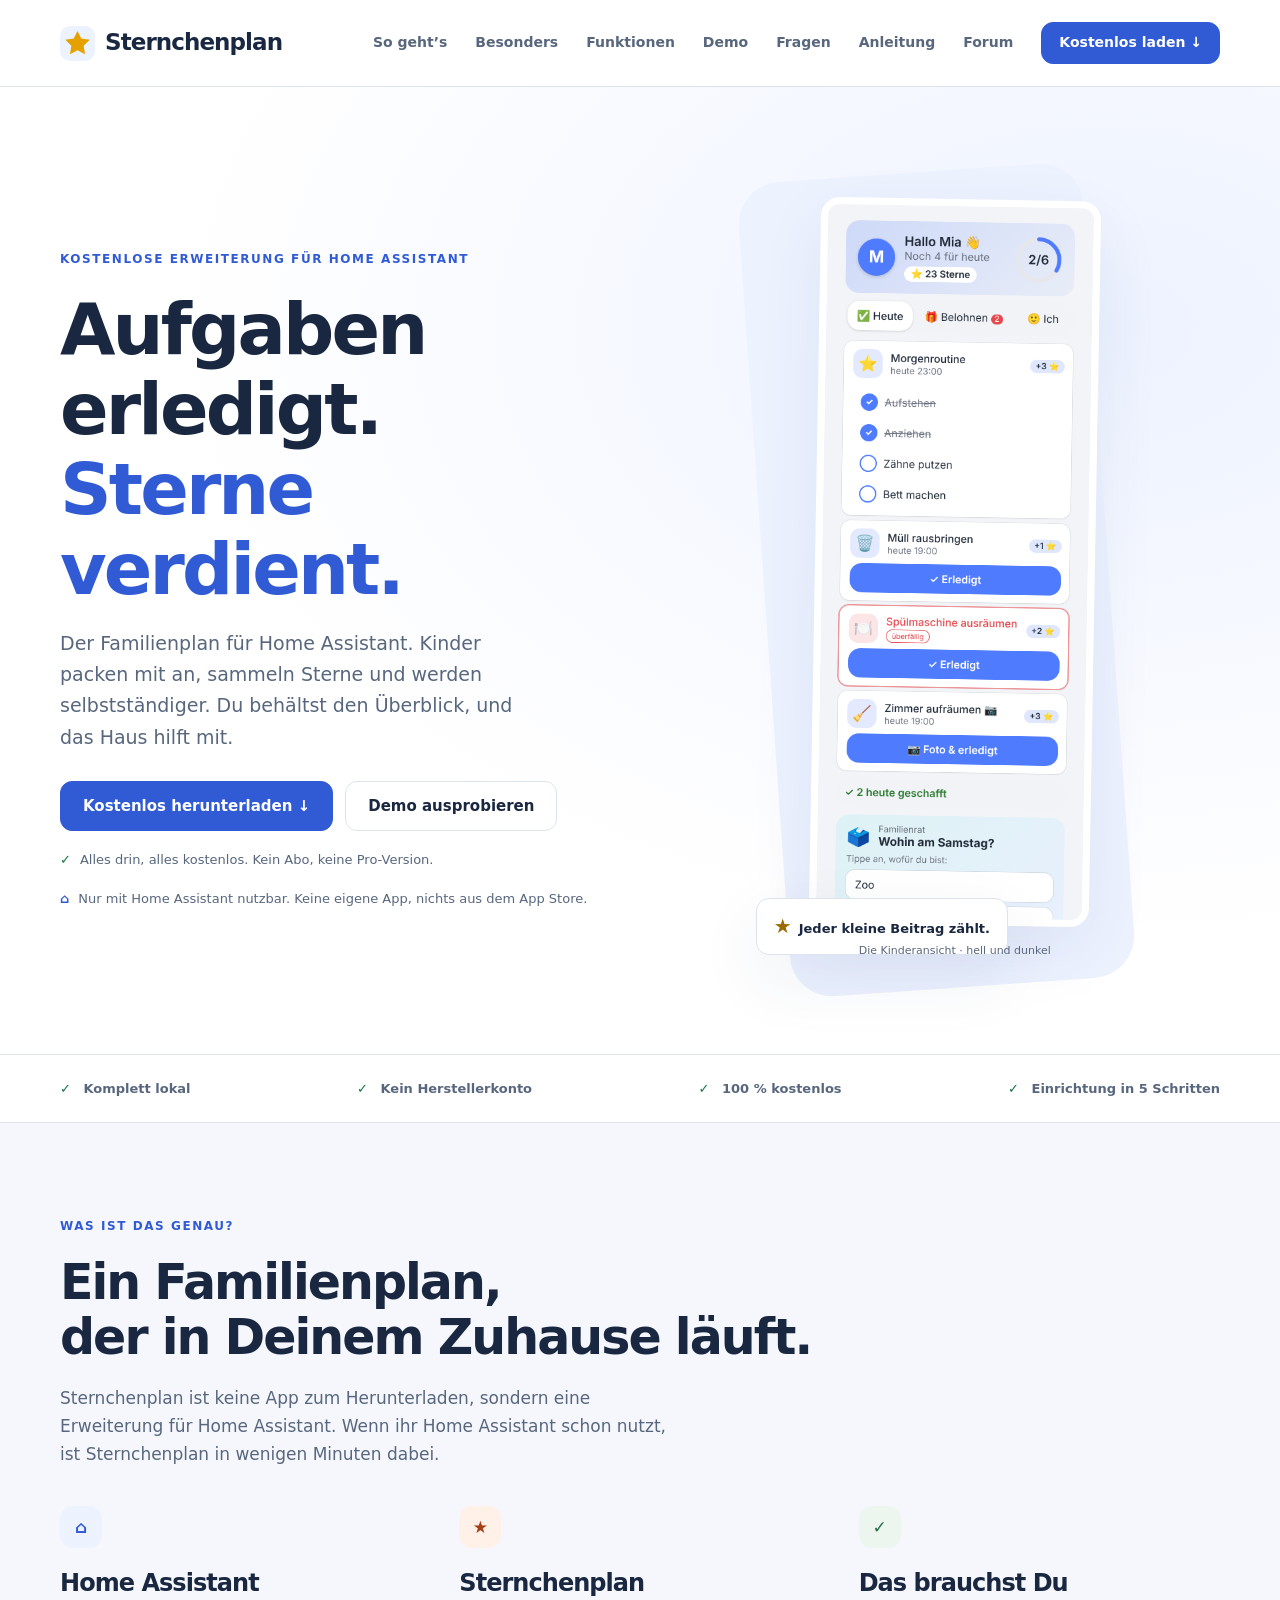
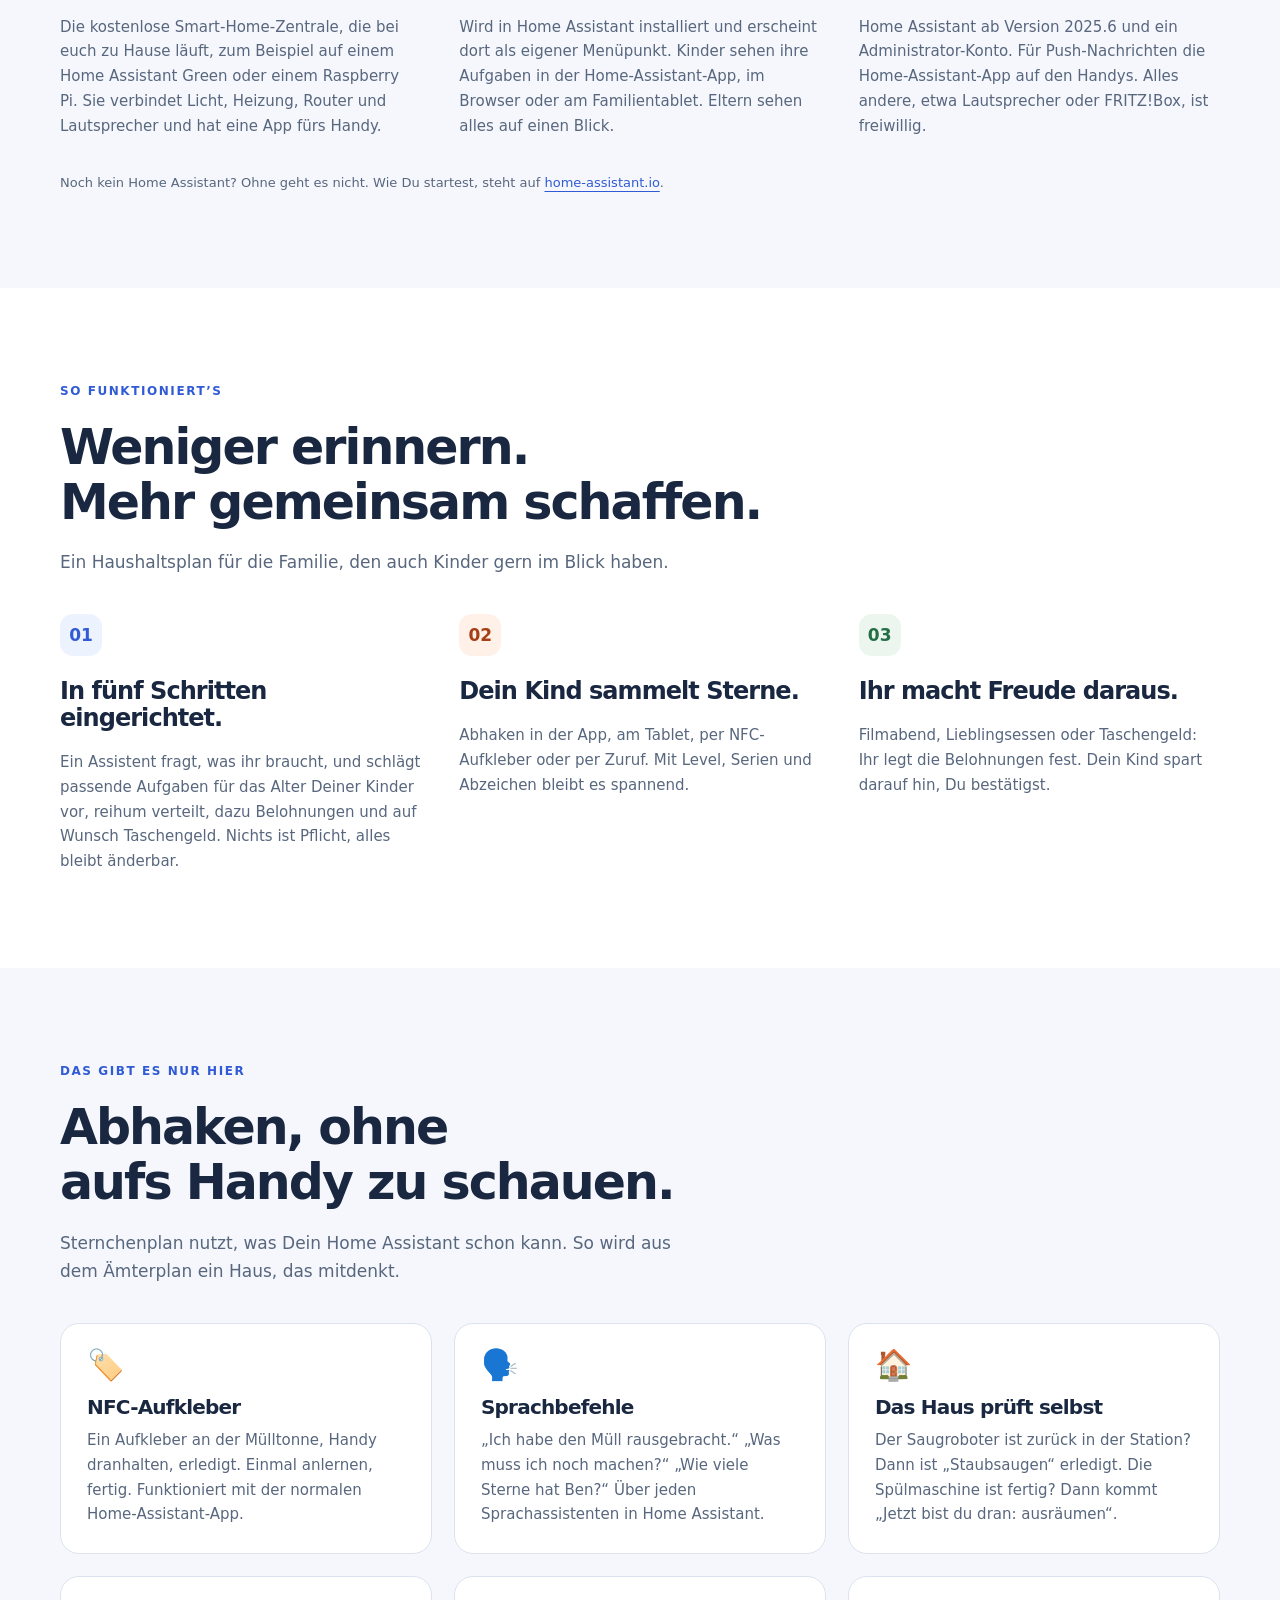
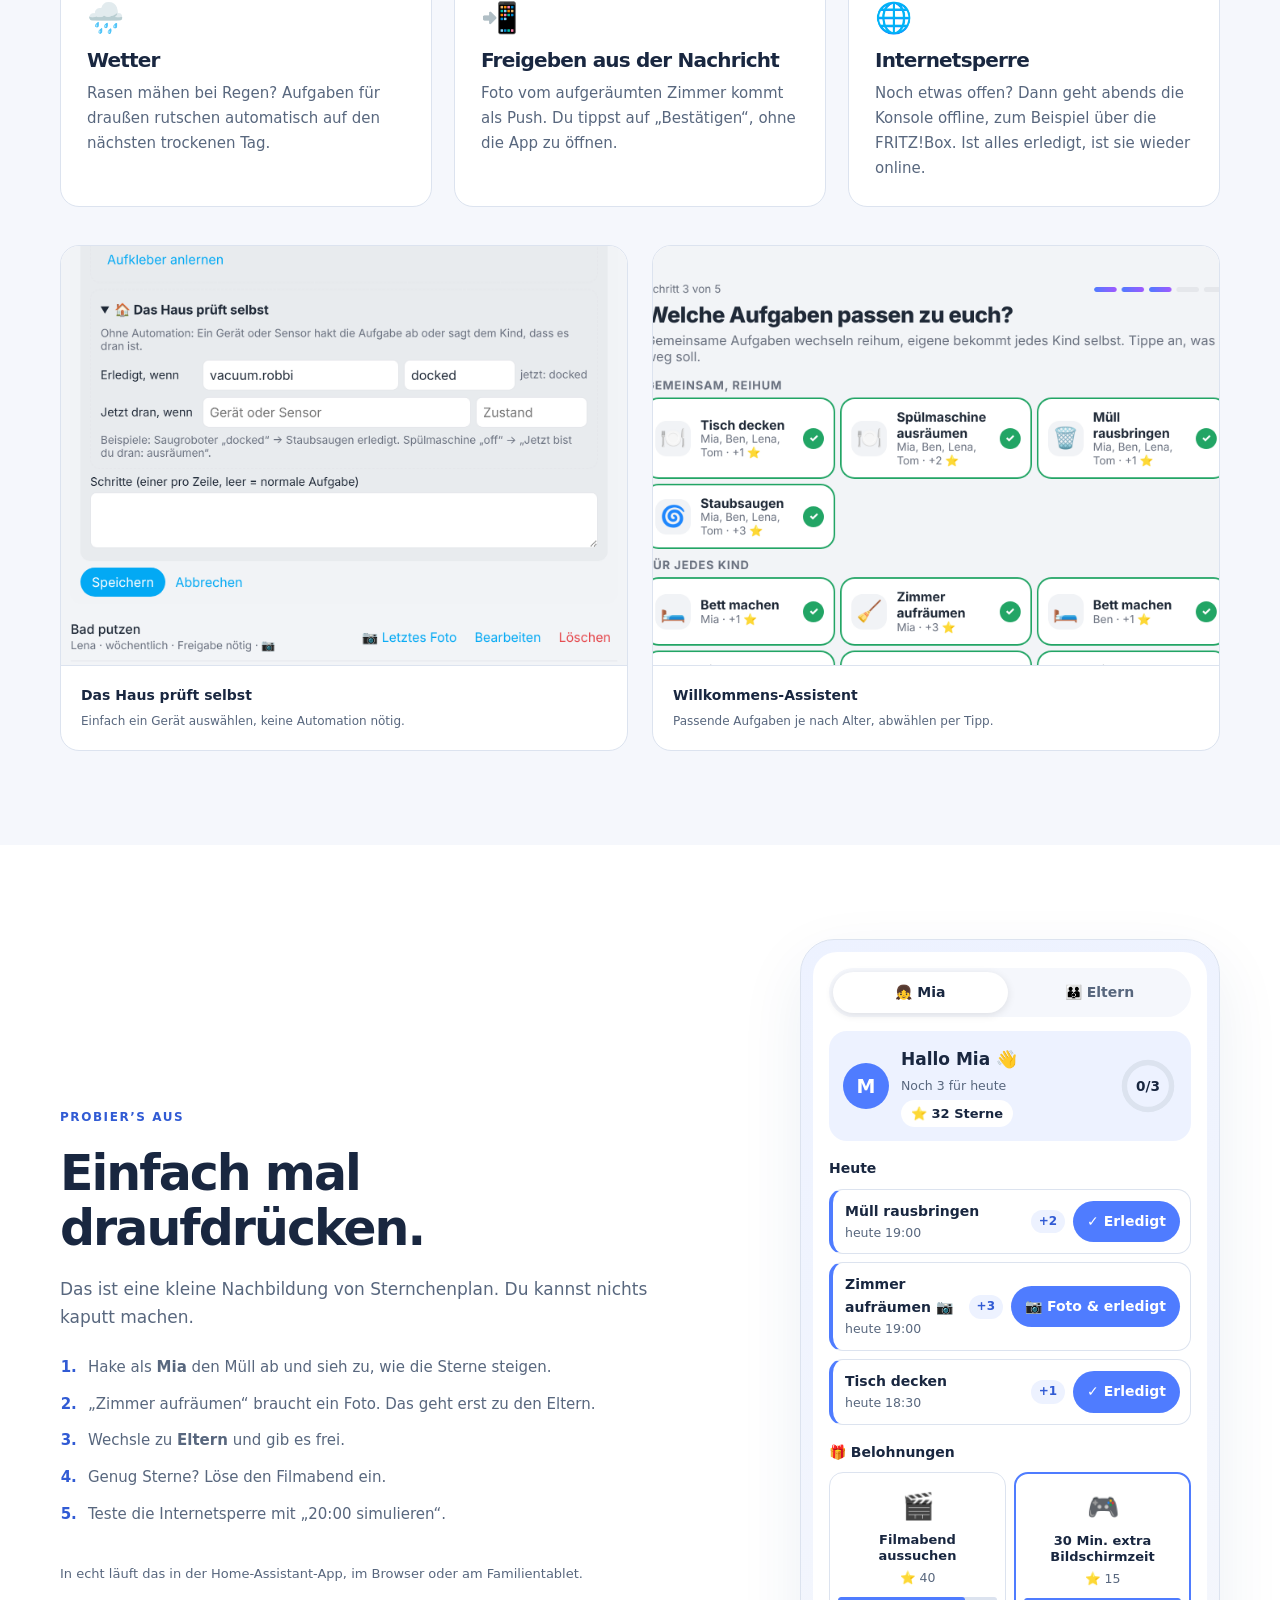
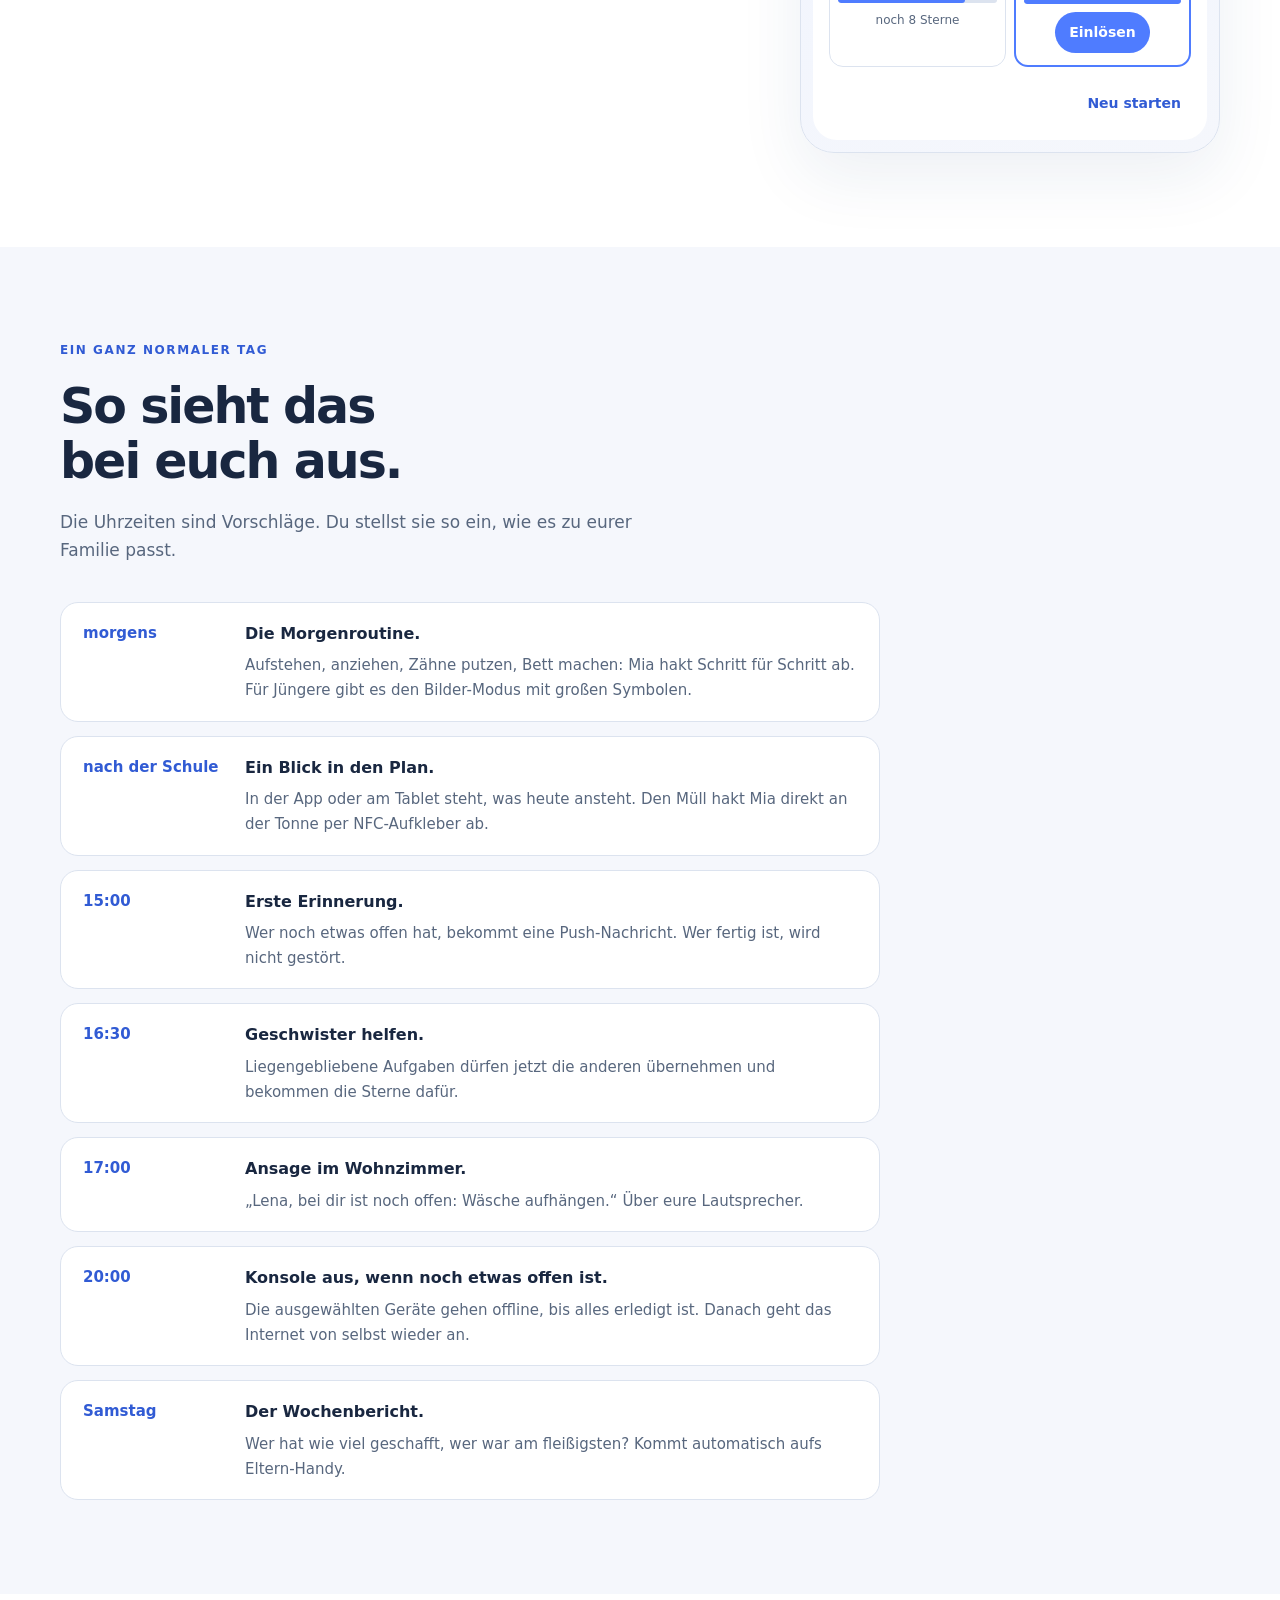
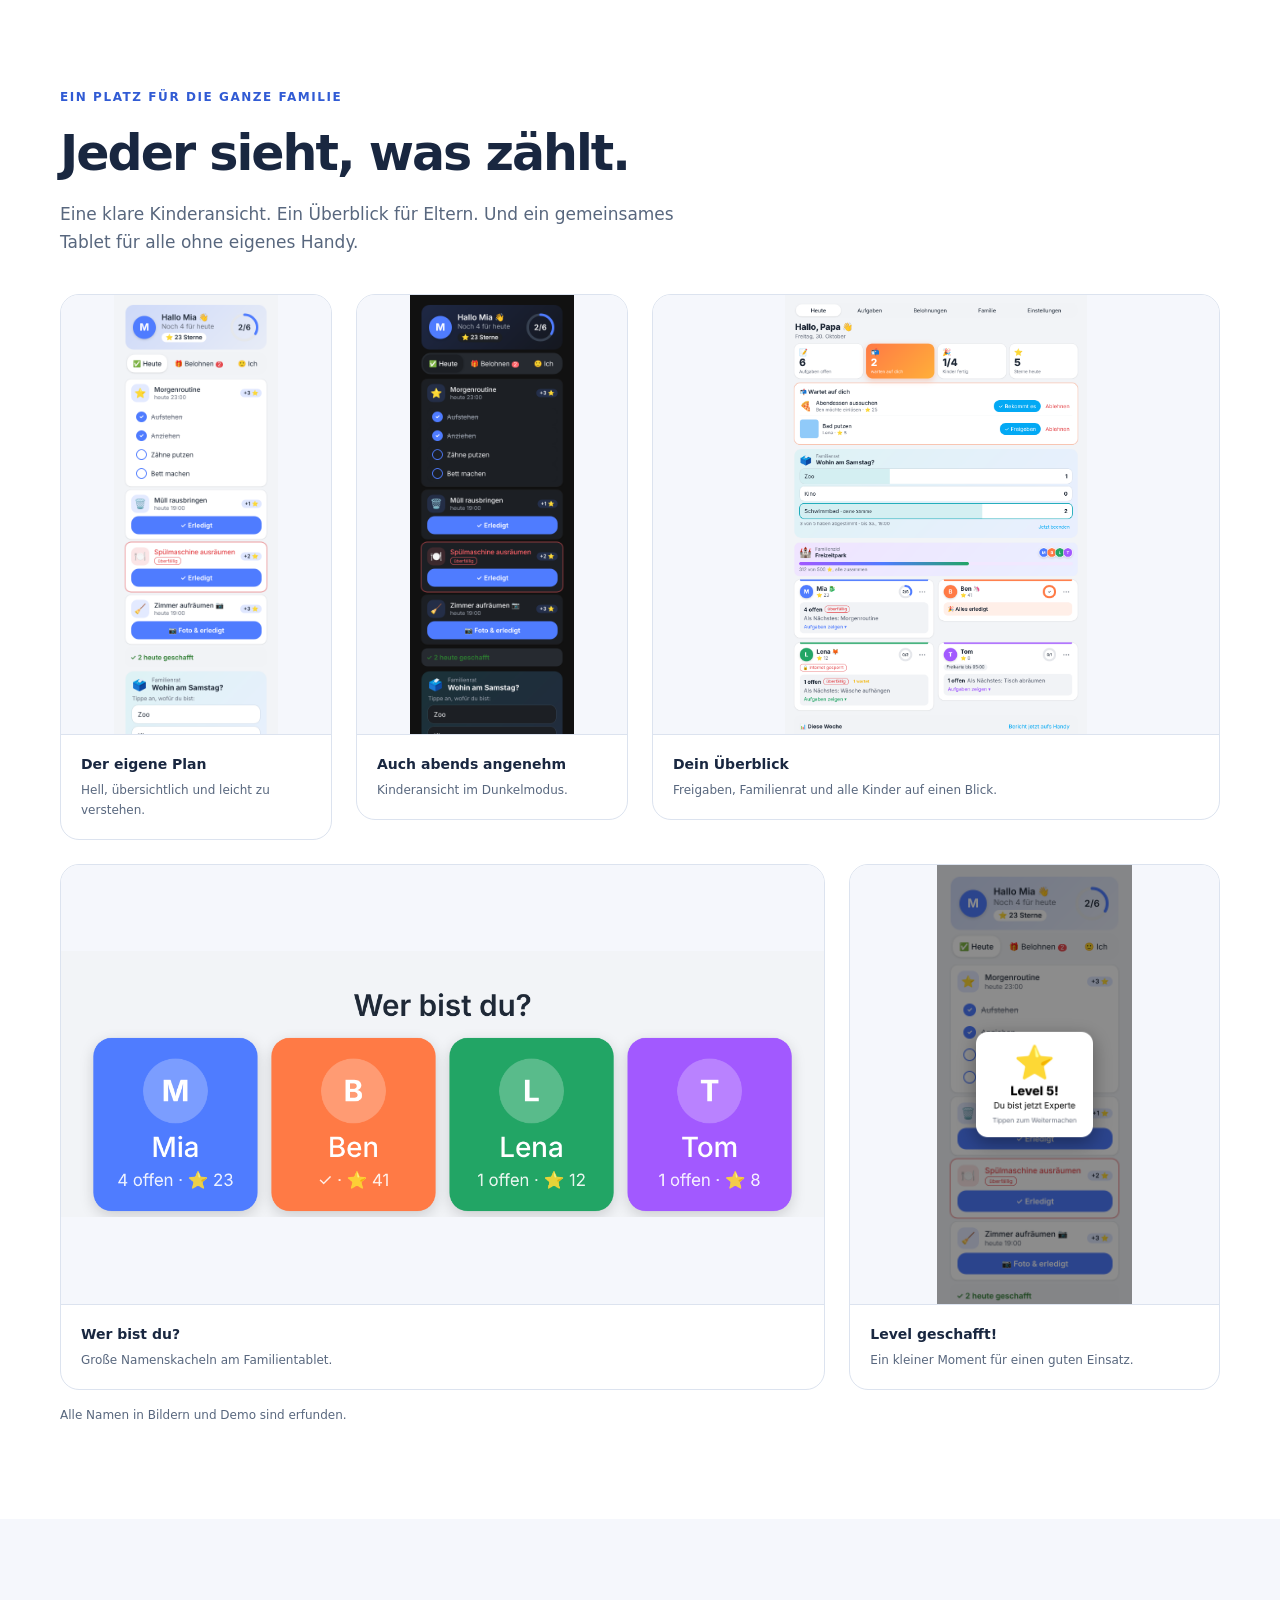
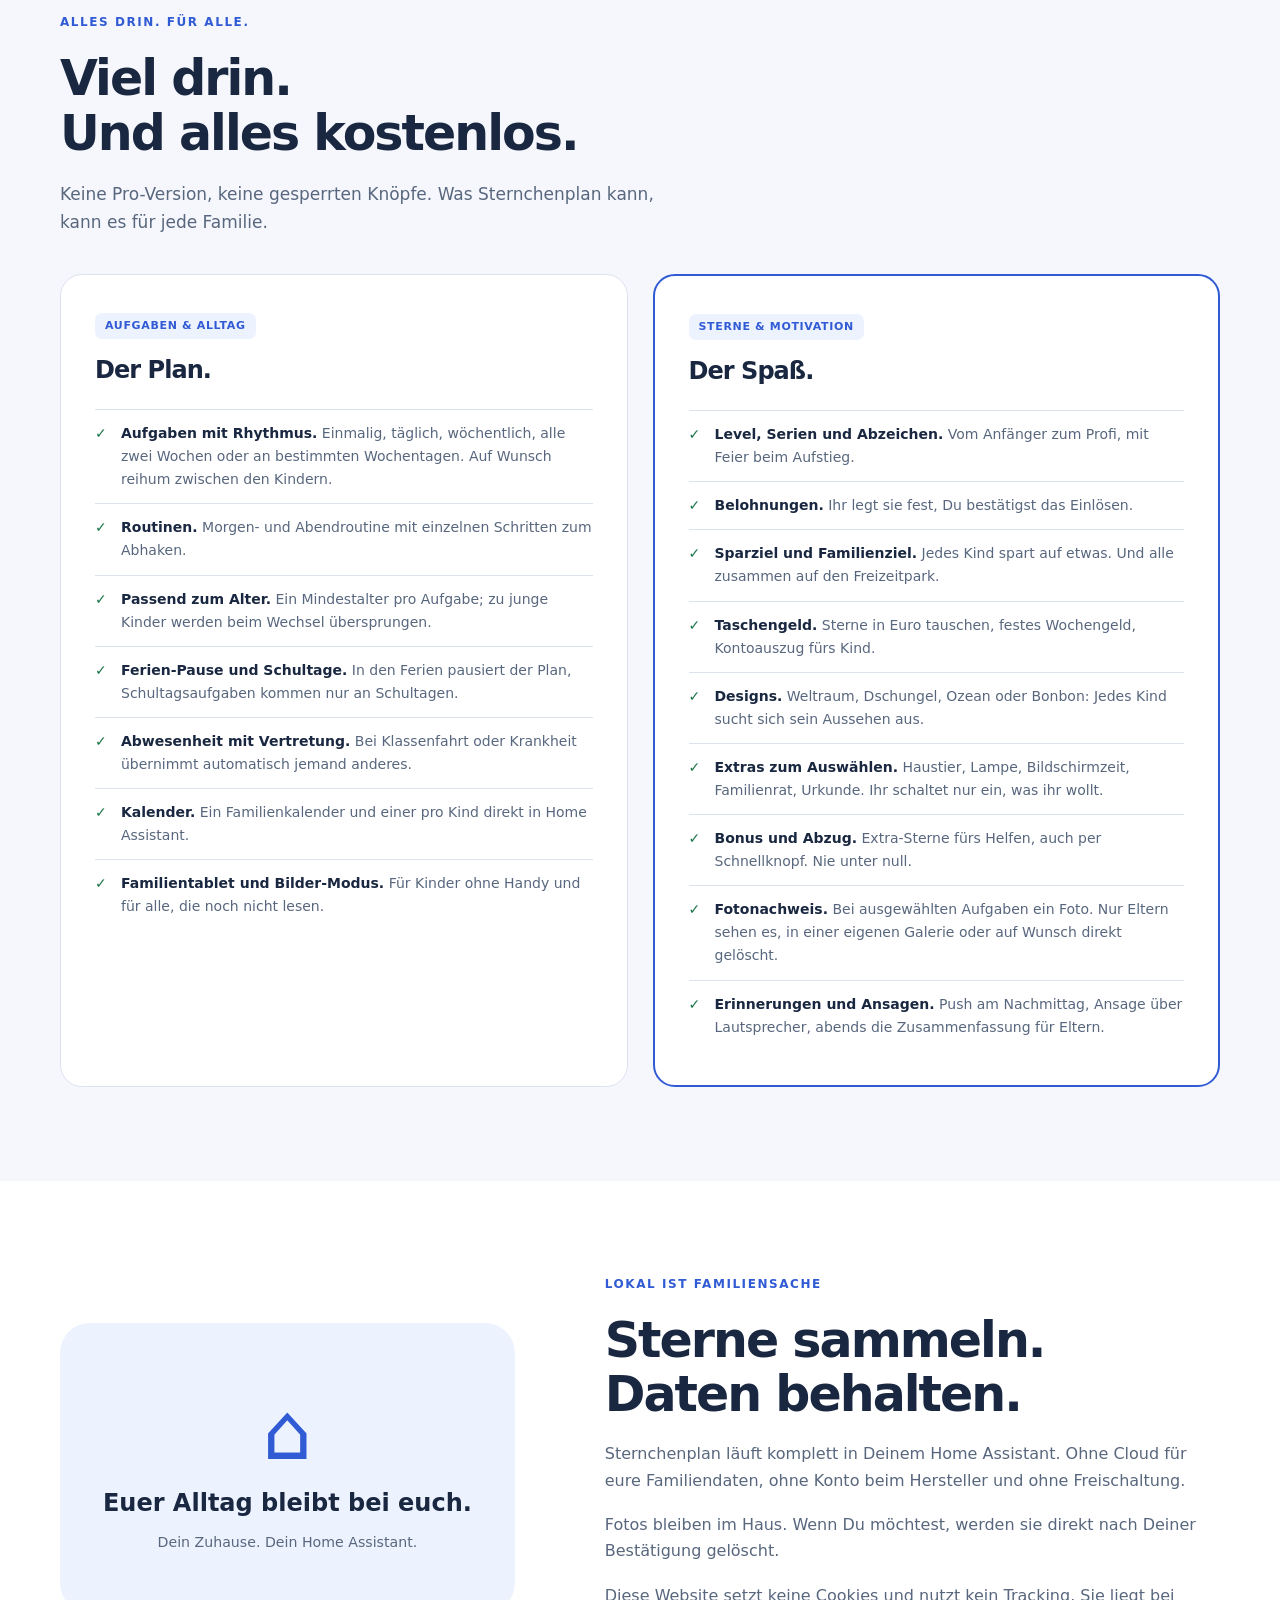
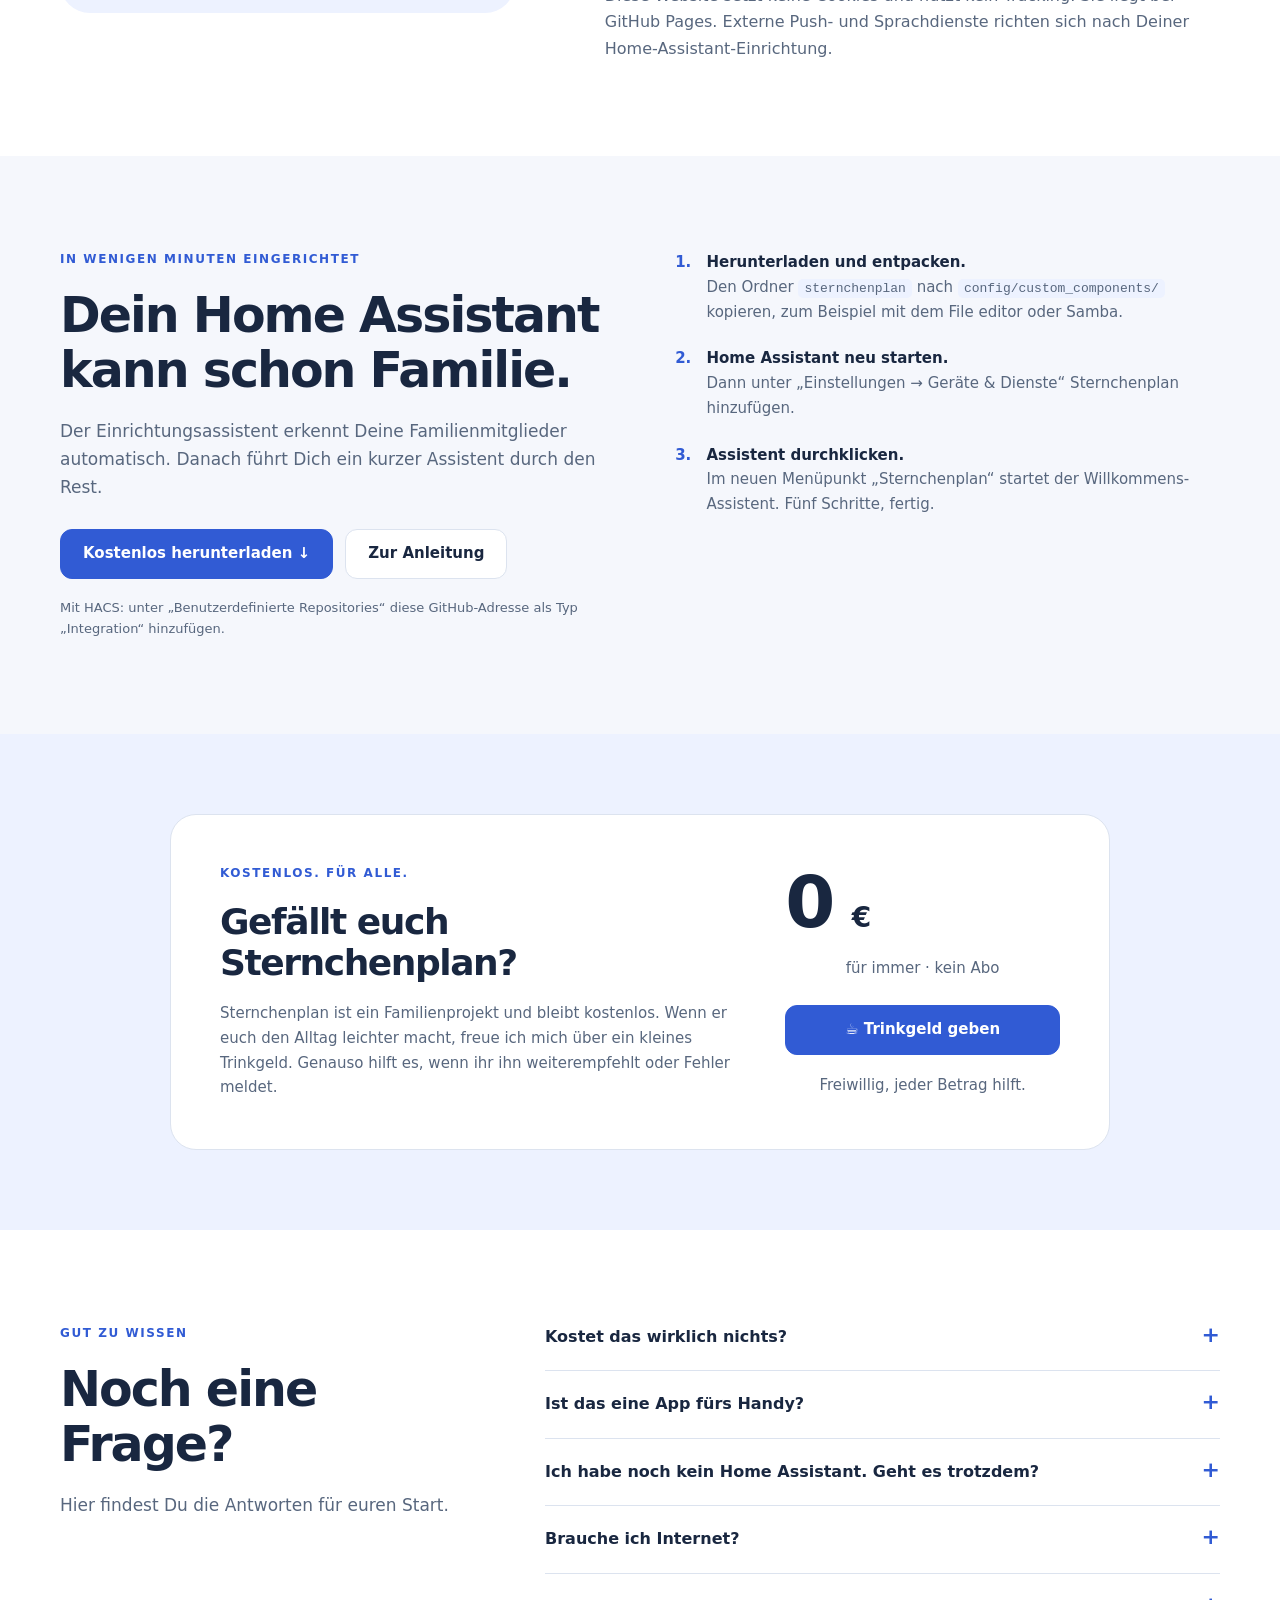
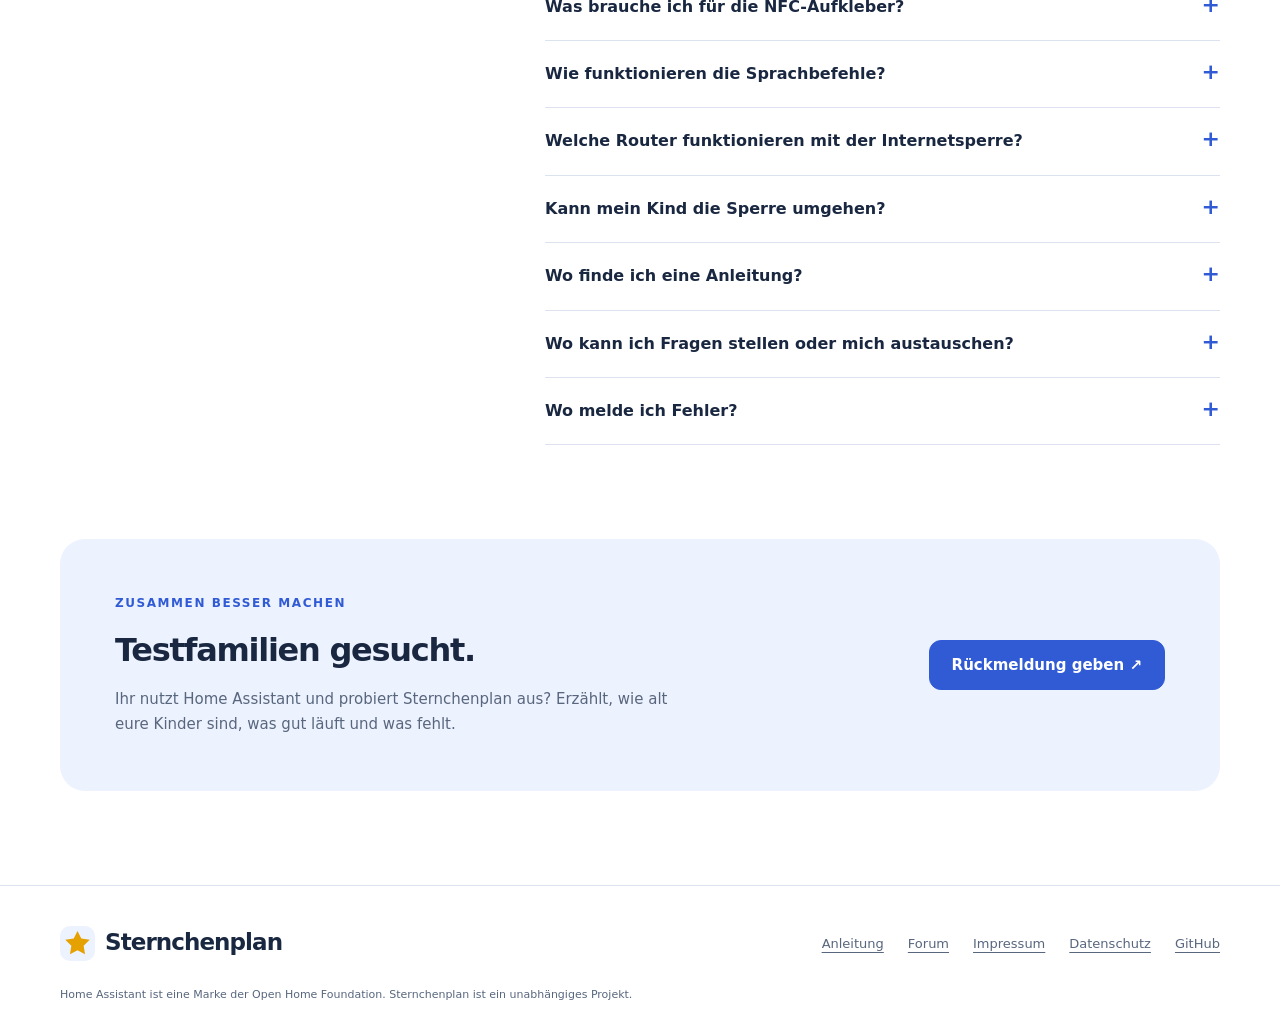
==== commit e708265c: "Website: Anleitung und Forum-Seite mit Forenregeln Neue Seiten anleitung.html (alles Schritt für Sch" ====
--- a/docs/index.html
+++ b/docs/index.html
@@ -1,5 +1,5 @@
 <!doctype html>
-<html lang="de"><head><meta charset="utf-8"><meta name="viewport" content="width=device-width, initial-scale=1"><meta name="color-scheme" content="light dark"><title>Sternchenplan – Aufgaben & Sterne für Kinder in Home Assistant</title><meta name="description" content="Der kostenlose Ämterplan für Deine Familie: Aufgaben verteilen, Sterne sammeln, Belohnungen festlegen. Läuft lokal in Home Assistant. Mit NFC-Aufklebern, Sprachbefehlen und Geräten, die selbst abhaken."><link rel="canonical" href="https://bchristoph1985-crypto.github.io/sternchenplan/"><meta property="og:type" content="website"><meta property="og:locale" content="de_DE"><meta property="og:title" content="Sternchenplan – Aufgaben & Sterne für Kinder in Home Assistant"><meta property="og:description" content="Der kostenlose Ämterplan für Deine Familie. Läuft lokal in Home Assistant."><meta property="og:url" content="https://bchristoph1985-crypto.github.io/sternchenplan/"><meta property="og:image" content="https://bchristoph1985-crypto.github.io/sternchenplan/bilder/og-sternchenplan.png"><meta property="og:image:width" content="1200"><meta property="og:image:height" content="630"><meta property="og:image:alt" content="Sternchenplan – Aufgaben erledigt. Sterne verdient. Der Familienplan für Home Assistant."><meta name="twitter:card" content="summary_large_image"><link rel="icon" href="bilder/stern.svg" type="image/svg+xml"><link rel="stylesheet" href="style.css"></head><body><a class="skip" href="#inhalt">Zum Inhalt springen</a><header><nav class="wrap nav" aria-label="Hauptnavigation"><a class="brand" href="index.html" aria-label="Sternchenplan – Startseite"><img src="bilder/stern.svg" alt="" width="35" height="35">Sternchenplan</a><div class="links"><a href="#so-gehts">So geht’s</a><a href="#besonders">Besonders</a><a href="#funktionen">Funktionen</a><a href="#demo">Demo</a><a class="optional" href="#fragen">Fragen</a><a class="btn" href="#installation">Kostenlos laden <span aria-hidden="true">&nbsp;↓</span></a></div></nav></header>
+<html lang="de"><head><meta charset="utf-8"><meta name="viewport" content="width=device-width, initial-scale=1"><meta name="color-scheme" content="light dark"><title>Sternchenplan – Aufgaben & Sterne für Kinder in Home Assistant</title><meta name="description" content="Der kostenlose Ämterplan für Deine Familie: Aufgaben verteilen, Sterne sammeln, Belohnungen festlegen. Läuft lokal in Home Assistant. Mit NFC-Aufklebern, Sprachbefehlen und Geräten, die selbst abhaken."><link rel="canonical" href="https://bchristoph1985-crypto.github.io/sternchenplan/"><meta property="og:type" content="website"><meta property="og:locale" content="de_DE"><meta property="og:title" content="Sternchenplan – Aufgaben & Sterne für Kinder in Home Assistant"><meta property="og:description" content="Der kostenlose Ämterplan für Deine Familie. Läuft lokal in Home Assistant."><meta property="og:url" content="https://bchristoph1985-crypto.github.io/sternchenplan/"><meta property="og:image" content="https://bchristoph1985-crypto.github.io/sternchenplan/bilder/og-sternchenplan.png"><meta property="og:image:width" content="1200"><meta property="og:image:height" content="630"><meta property="og:image:alt" content="Sternchenplan – Aufgaben erledigt. Sterne verdient. Der Familienplan für Home Assistant."><meta name="twitter:card" content="summary_large_image"><link rel="icon" href="bilder/stern.svg" type="image/svg+xml"><link rel="stylesheet" href="style.css"></head><body><a class="skip" href="#inhalt">Zum Inhalt springen</a><header><nav class="wrap nav" aria-label="Hauptnavigation"><a class="brand" href="index.html" aria-label="Sternchenplan – Startseite"><img src="bilder/stern.svg" alt="" width="35" height="35">Sternchenplan</a><div class="links"><a href="#so-gehts">So geht’s</a><a href="#besonders">Besonders</a><a href="#funktionen">Funktionen</a><a href="#demo">Demo</a><a class="optional" href="#fragen">Fragen</a><a href="anleitung.html">Anleitung</a><a href="forum.html">Forum</a><a class="btn" href="#installation">Kostenlos laden <span aria-hidden="true">&nbsp;↓</span></a></div></nav></header>
 <main id="inhalt"><section class="hero"><div class="wrap hero-grid"><div><div class="eyebrow">Kostenlose Erweiterung für Home Assistant</div><h1>Aufgaben erledigt.<br><span>Sterne verdient.</span></h1><p class="lead">Der Familienplan für Home Assistant. Kinder packen mit an, sammeln Sterne und werden selbstständiger. Du behältst den Überblick, und das Haus hilft mit.</p><div class="actions"><a class="btn" href="#installation">Kostenlos herunterladen <span aria-hidden="true">&nbsp;↓</span></a><a class="btn secondary" href="#demo">Demo ausprobieren</a></div><p class="small hero-note"><span aria-hidden="true">✓</span> Alles drin, alles kostenlos. Kein Abo, keine Pro-Version.</p><p class="small hero-note ha-only"><span aria-hidden="true">⌂</span> Nur mit Home Assistant nutzbar. Keine eigene App, nichts aus dem App Store.</p></div><div class="product-stage"><div class="screen"><picture><source media="(prefers-color-scheme: dark)" srcset="bilder/kind-dunkel.png"><img src="bilder/kind-hell.png" width="800" height="2140" fetchpriority="high" alt="Kinderansicht: Mia sieht, was heute noch offen ist."></picture></div><div class="floating-note"><span aria-hidden="true">★</span>Jeder kleine Beitrag zählt.</div><small class="screen-caption">Die Kinderansicht · hell und dunkel</small></div></div></section>
 <div class="trust"><div class="wrap"><div><span aria-hidden="true">✓</span> Komplett lokal</div><div><span aria-hidden="true">✓</span> Kein Herstellerkonto</div><div><span aria-hidden="true">✓</span> 100 % kostenlos</div><div><span aria-hidden="true">✓</span> Einrichtung in 5 Schritten</div></div></div>
 <section class="section tinted" id="voraussetzungen"><div class="wrap"><div class="section-head"><div class="eyebrow">Was ist das genau?</div><h2>Ein Familienplan,<br>der in Deinem Zuhause läuft.</h2><p>Sternchenplan ist keine App zum Herunterladen, sondern eine Erweiterung für Home Assistant. Wenn ihr Home Assistant schon nutzt, ist Sternchenplan in wenigen Minuten dabei.</p></div><div class="steps"><article><div class="step-no">⌂</div><h3>Home Assistant</h3><p>Die kostenlose Smart-Home-Zentrale, die bei euch zu Hause läuft, zum Beispiel auf einem Home Assistant Green oder einem Raspberry Pi. Sie verbindet Licht, Heizung, Router und Lautsprecher und hat eine App fürs Handy.</p></article><article><div class="step-no">★</div><h3>Sternchenplan</h3><p>Wird in Home Assistant installiert und erscheint dort als eigener Menüpunkt. Kinder sehen ihre Aufgaben in der Home-Assistant-App, im Browser oder am Familientablet. Eltern sehen alles auf einen Blick.</p></article><article><div class="step-no">✓</div><h3>Das brauchst Du</h3><p>Home Assistant ab Version 2025.6 und ein Administrator-Konto. Für Push-Nachrichten die Home-Assistant-App auf den Handys. Alles andere, etwa Lautsprecher oder FRITZ!Box, ist freiwillig.</p></article></div><p class="small ha-hint">Noch kein Home Assistant? Ohne geht es nicht. Wie Du startest, steht auf <a href="https://www.home-assistant.io/installation/" rel="noopener">home-assistant.io</a>.</p></div></section>
@@ -10,6 +10,6 @@
 <section class="section" id="einblicke"><div class="wrap"><div class="section-head"><div class="eyebrow">Ein Platz für die ganze Familie</div><h2>Jeder sieht, was zählt.</h2><p>Eine klare Kinderansicht. Ein Überblick für Eltern. Und ein gemeinsames Tablet für alle ohne eigenes Handy.</p></div><div class="gallery"><figure><img src="bilder/kind-hell.png" alt="Kinderansicht im hellen Modus mit den Reitern Heute, Belohnen und Ich." width="800" height="2140" loading="lazy"><figcaption>Der eigene Plan<small>Hell, übersichtlich und leicht zu verstehen.</small></figcaption></figure><figure><img src="bilder/kind-dunkel.png" alt="Kinderansicht im Dunkelmodus." width="800" height="2140" loading="lazy"><figcaption>Auch abends angenehm<small>Kinderansicht im Dunkelmodus.</small></figcaption></figure><figure><img src="bilder/eltern.png" alt="Elternansicht mit Freigaben, Familienrat, Familienziel und kompakten Karten für jedes Kind." width="1800" height="2622" loading="lazy"><figcaption>Dein Überblick<small>Freigaben, Familienrat und alle Kinder auf einen Blick.</small></figcaption></figure><figure><img src="bilder/tablet.png" alt="Familientablet mit großen Namenskacheln für Mia, Ben, Lena und Tom." width="1320" height="460" loading="lazy"><figcaption>Wer bist du?<small>Große Namenskacheln am Familientablet.</small></figcaption></figure><figure><img src="bilder/feier.png" alt="Level 5 geschafft: Du bist jetzt Experte." width="800" height="1800" loading="lazy"><figcaption>Level geschafft!<small>Ein kleiner Moment für einen guten Einsatz.</small></figcaption></figure></div><p class="gallery-note">Alle Namen in Bildern und Demo sind erfunden.</p></div></section>
 <section class="section tinted" id="funktionen"><div class="wrap"><div class="section-head"><div class="eyebrow">Alles drin. Für alle.</div><h2>Viel drin.<br>Und alles kostenlos.</h2><p>Keine Pro-Version, keine gesperrten Knöpfe. Was Sternchenplan kann, kann es für jede Familie.</p></div><div class="plans"><article class="plan"><span class="label">Aufgaben &amp; Alltag</span><h3>Der Plan.</h3><ul class="feature-list"><li><strong>Aufgaben mit Rhythmus.</strong> Einmalig, täglich, wöchentlich, alle zwei Wochen oder an bestimmten Wochentagen. Auf Wunsch reihum zwischen den Kindern.</li><li><strong>Routinen.</strong> Morgen- und Abendroutine mit einzelnen Schritten zum Abhaken.</li><li><strong>Passend zum Alter.</strong> Ein Mindestalter pro Aufgabe; zu junge Kinder werden beim Wechsel übersprungen.</li><li><strong>Ferien-Pause und Schultage.</strong> In den Ferien pausiert der Plan, Schultagsaufgaben kommen nur an Schultagen.</li><li><strong>Abwesenheit mit Vertretung.</strong> Bei Klassenfahrt oder Krankheit übernimmt automatisch jemand anderes.</li><li><strong>Kalender.</strong> Ein Familienkalender und einer pro Kind direkt in Home Assistant.</li><li><strong>Familientablet und Bilder-Modus.</strong> Für Kinder ohne Handy und für alle, die noch nicht lesen.</li></ul></article><article class="plan pro"><span class="label">Sterne &amp; Motivation</span><h3>Der Spaß.</h3><ul class="feature-list"><li><strong>Level, Serien und Abzeichen.</strong> Vom Anfänger zum Profi, mit Feier beim Aufstieg.</li><li><strong>Belohnungen.</strong> Ihr legt sie fest, Du bestätigst das Einlösen.</li><li><strong>Sparziel und Familienziel.</strong> Jedes Kind spart auf etwas. Und alle zusammen auf den Freizeitpark.</li><li><strong>Taschengeld.</strong> Sterne in Euro tauschen, festes Wochengeld, Kontoauszug fürs Kind.</li><li><strong>Designs.</strong> Weltraum, Dschungel, Ozean oder Bonbon: Jedes Kind sucht sich sein Aussehen aus.</li><li><strong>Extras zum Auswählen.</strong> Haustier, Lampe, Bildschirmzeit, Familienrat, Urkunde. Ihr schaltet nur ein, was ihr wollt.</li><li><strong>Bonus und Abzug.</strong> Extra-Sterne fürs Helfen, auch per Schnellknopf. Nie unter null.</li><li><strong>Fotonachweis.</strong> Bei ausgewählten Aufgaben ein Foto. Nur Eltern sehen es, in einer eigenen Galerie oder auf Wunsch direkt gelöscht.</li><li><strong>Erinnerungen und Ansagen.</strong> Push am Nachmittag, Ansage über Lautsprecher, abends die Zusammenfassung für Eltern.</li></ul></article></div></div></section>
 <section class="section" id="lokal"><div class="wrap privacy"><div class="privacy-visual"><div class="house" aria-hidden="true">⌂</div><strong>Euer Alltag bleibt bei euch.</strong><small>Dein Zuhause. Dein Home Assistant.</small></div><div><div class="eyebrow">Lokal ist Familiensache</div><h2>Sterne sammeln.<br>Daten behalten.</h2><p>Sternchenplan läuft komplett in Deinem Home Assistant. Ohne Cloud für eure Familiendaten, ohne Konto beim Hersteller und ohne Freischaltung.</p><p>Fotos bleiben im Haus. Wenn Du möchtest, werden sie direkt nach Deiner Bestätigung gelöscht.</p><p class="small">Diese Website setzt keine Cookies und nutzt kein Tracking. Sie liegt bei GitHub Pages. Externe Push- und Sprachdienste richten sich nach Deiner Home-Assistant-Einrichtung.</p></div></div></section>
-<section class="section tinted" id="installation"><div class="wrap install"><div><div class="eyebrow">In wenigen Minuten eingerichtet</div><h2>Dein Home Assistant<br>kann schon Familie.</h2><p>Der Einrichtungsassistent erkennt Deine Familienmitglieder automatisch. Danach führt Dich ein kurzer Assistent durch den Rest.</p><div class="actions"><a class="btn" href="https://github.com/bchristoph1985-crypto/sternchenplan/releases/latest/download/sternchenplan.zip">Kostenlos herunterladen <span aria-hidden="true">&nbsp;↓</span></a><a class="btn secondary" href="https://github.com/bchristoph1985-crypto/sternchenplan#readme">Zur Anleitung <span aria-hidden="true">&nbsp;↗</span></a></div><p class="small">Mit HACS: unter „Benutzerdefinierte Repositories“ diese GitHub-Adresse als Typ „Integration“ hinzufügen.</p></div><ol><li><strong>Herunterladen und entpacken.</strong><br>Den Ordner <code>sternchenplan</code> nach <code>config/custom_components/</code> kopieren, zum Beispiel mit dem File editor oder Samba.</li><li><strong>Home Assistant neu starten.</strong><br>Dann unter „Einstellungen → Geräte &amp; Dienste“ Sternchenplan hinzufügen.</li><li><strong>Assistent durchklicken.</strong><br>Im neuen Menüpunkt „Sternchenplan“ startet der Willkommens-Assistent. Fünf Schritte, fertig.</li></ol></div></section>
+<section class="section tinted" id="installation"><div class="wrap install"><div><div class="eyebrow">In wenigen Minuten eingerichtet</div><h2>Dein Home Assistant<br>kann schon Familie.</h2><p>Der Einrichtungsassistent erkennt Deine Familienmitglieder automatisch. Danach führt Dich ein kurzer Assistent durch den Rest.</p><div class="actions"><a class="btn" href="https://github.com/bchristoph1985-crypto/sternchenplan/releases/latest/download/sternchenplan.zip">Kostenlos herunterladen <span aria-hidden="true">&nbsp;↓</span></a><a class="btn secondary" href="anleitung.html">Zur Anleitung</a></div><p class="small">Mit HACS: unter „Benutzerdefinierte Repositories“ diese GitHub-Adresse als Typ „Integration“ hinzufügen.</p></div><ol><li><strong>Herunterladen und entpacken.</strong><br>Den Ordner <code>sternchenplan</code> nach <code>config/custom_components/</code> kopieren, zum Beispiel mit dem File editor oder Samba.</li><li><strong>Home Assistant neu starten.</strong><br>Dann unter „Einstellungen → Geräte &amp; Dienste“ Sternchenplan hinzufügen.</li><li><strong>Assistent durchklicken.</strong><br>Im neuen Menüpunkt „Sternchenplan“ startet der Willkommens-Assistent. Fünf Schritte, fertig.</li></ol></div></section>
 <section class="price-section" id="trinkgeld"><div class="wrap"><div class="price-card"><div><div class="eyebrow">Kostenlos. Für alle.</div><h2>Gefällt euch<br>Sternchenplan?</h2><p>Sternchenplan ist ein Familienprojekt und bleibt kostenlos. Wenn er euch den Alltag leichter macht, freue ich mich über ein kleines Trinkgeld. Genauso hilft es, wenn ihr ihn weiterempfehlt oder Fehler meldet.</p></div><div class="price-buy"><div class="price-main">0 <small>€</small></div><p class="small">für immer · kein Abo</p><a class="btn" href="https://github.com/bchristoph1985-crypto/sternchenplan#trinkgeld">☕ Trinkgeld geben</a><p class="small">Freiwillig, jeder Betrag hilft.</p></div></div></div></section>
-<section class="section" id="fragen"><div class="wrap faq-layout"><div><div class="eyebrow">Gut zu wissen</div><h2>Noch eine Frage?</h2><p>Hier findest Du die Antworten für euren Start.</p></div><div><details><summary>Kostet das wirklich nichts?</summary><p>Ja. Alle Funktionen sind kostenlos, ohne Testphase und ohne Abo. Wer möchte, kann ein freiwilliges Trinkgeld geben.</p></details><details><summary>Ist das eine App fürs Handy?</summary><p>Nein. Sternchenplan ist eine Erweiterung für Home Assistant und läuft nur dort. Auf dem Handy nutzt ihr die kostenlose Home-Assistant-App. Darin erscheint Sternchenplan als eigener Menüpunkt.</p></details><details><summary>Ich habe noch kein Home Assistant. Geht es trotzdem?</summary><p>Nein, ohne Home Assistant funktioniert Sternchenplan nicht. Home Assistant selbst ist kostenlos und läuft auf einem kleinen Rechner bei euch zu Hause. Wie Du startest, steht auf <a href="https://www.home-assistant.io/installation/" rel="noopener">home-assistant.io</a>.</p></details><details><summary>Brauche ich Internet?</summary><p>Für den laufenden Betrieb nicht. Nur für den Download. Push-Nachrichten und manche Lautsprecher können je nach Einrichtung externe Dienste nutzen.</p></details><details><summary>Was brauche ich für die NFC-Aufkleber?</summary><p>Beschreibbare NFC-Aufkleber (NTAG213 oder ähnlich, ein paar Cent pro Stück) und ein Handy mit NFC und der Home-Assistant-App. In Sternchenplan tippst Du bei der Aufgabe auf „Aufkleber anlernen“ und hältst das Handy dran.</p></details><details><summary>Wie funktionieren die Sprachbefehle?</summary><p>Über Assist, den Sprachassistenten von Home Assistant, zum Beispiel in der App, auf einem Voice-Gerät oder einem anderen eingebundenen Lautsprecher. Die Sätze gibt es auf Deutsch und Englisch.</p></details><details><summary>Welche Router funktionieren mit der Internetsperre?</summary><p>Entscheidend ist, dass Home Assistant einen Schalter für den Internetzugang des Geräts hat, zum Beispiel über die FRITZ!Box. Du wählst die Geräte selbst aus. Handys lässt Du am besten außen vor, damit Dein Kind erreichbar bleibt.</p></details><details><summary>Kann mein Kind die Sperre umgehen?</summary><p>Die Sperre steuert nur die ausgewählten Geräte. Ein mobiler Hotspot oder ein nicht erfasstes Gerät kann sie umgehen. Sie unterstützt eure Absprachen, eine vollständige Kindersicherung ist sie nicht.</p></details><details><summary>Wo melde ich Fehler oder Wünsche?</summary><p>Auf GitHub unter <a href="https://github.com/bchristoph1985-crypto/sternchenplan/issues" rel="noopener">Issues</a>. Dafür brauchst Du ein kostenloses GitHub-Konto.</p></details></div></div></section><section class="section" style="padding-top:0"><div class="wrap"><div class="test-family"><div><div class="eyebrow">Zusammen besser machen</div><h2>Testfamilien gesucht.</h2><p>Ihr nutzt Home Assistant und probiert Sternchenplan aus? Erzählt, wie alt eure Kinder sind, was gut läuft und was fehlt.</p></div><a class="btn" href="https://github.com/bchristoph1985-crypto/sternchenplan/issues/new" rel="noopener">Rückmeldung geben <span aria-hidden="true">&nbsp;↗</span></a></div></div></section></main><footer><div class="wrap"><div class="footer-top"><a class="brand" href="index.html" aria-label="Sternchenplan – Startseite"><img src="bilder/stern.svg" alt="" width="35" height="35">Sternchenplan</a><nav class="footer-links" aria-label="Rechtliches und Kontakt"><a href="impressum.html">Impressum</a><a href="datenschutz.html">Datenschutz</a><a href="https://github.com/bchristoph1985-crypto/sternchenplan">GitHub</a></nav></div><p class="small">Home Assistant ist eine Marke der Open Home Foundation. Sternchenplan ist ein unabhängiges Projekt.</p></div></footer><script src="demo.js" defer></script></body></html>
+<section class="section" id="fragen"><div class="wrap faq-layout"><div><div class="eyebrow">Gut zu wissen</div><h2>Noch eine Frage?</h2><p>Hier findest Du die Antworten für euren Start.</p></div><div><details><summary>Kostet das wirklich nichts?</summary><p>Ja. Alle Funktionen sind kostenlos, ohne Testphase und ohne Abo. Wer möchte, kann ein freiwilliges Trinkgeld geben.</p></details><details><summary>Ist das eine App fürs Handy?</summary><p>Nein. Sternchenplan ist eine Erweiterung für Home Assistant und läuft nur dort. Auf dem Handy nutzt ihr die kostenlose Home-Assistant-App. Darin erscheint Sternchenplan als eigener Menüpunkt.</p></details><details><summary>Ich habe noch kein Home Assistant. Geht es trotzdem?</summary><p>Nein, ohne Home Assistant funktioniert Sternchenplan nicht. Home Assistant selbst ist kostenlos und läuft auf einem kleinen Rechner bei euch zu Hause. Wie Du startest, steht auf <a href="https://www.home-assistant.io/installation/" rel="noopener">home-assistant.io</a>.</p></details><details><summary>Brauche ich Internet?</summary><p>Für den laufenden Betrieb nicht. Nur für den Download. Push-Nachrichten und manche Lautsprecher können je nach Einrichtung externe Dienste nutzen.</p></details><details><summary>Was brauche ich für die NFC-Aufkleber?</summary><p>Beschreibbare NFC-Aufkleber (NTAG213 oder ähnlich, ein paar Cent pro Stück) und ein Handy mit NFC und der Home-Assistant-App. In Sternchenplan tippst Du bei der Aufgabe auf „Aufkleber anlernen“ und hältst das Handy dran.</p></details><details><summary>Wie funktionieren die Sprachbefehle?</summary><p>Über Assist, den Sprachassistenten von Home Assistant, zum Beispiel in der App, auf einem Voice-Gerät oder einem anderen eingebundenen Lautsprecher. Die Sätze gibt es auf Deutsch und Englisch.</p></details><details><summary>Welche Router funktionieren mit der Internetsperre?</summary><p>Entscheidend ist, dass Home Assistant einen Schalter für den Internetzugang des Geräts hat, zum Beispiel über die FRITZ!Box. Du wählst die Geräte selbst aus. Handys lässt Du am besten außen vor, damit Dein Kind erreichbar bleibt.</p></details><details><summary>Kann mein Kind die Sperre umgehen?</summary><p>Die Sperre steuert nur die ausgewählten Geräte. Ein mobiler Hotspot oder ein nicht erfasstes Gerät kann sie umgehen. Sie unterstützt eure Absprachen, eine vollständige Kindersicherung ist sie nicht.</p></details><details><summary>Wo finde ich eine Anleitung?</summary><p>In der <a href="anleitung.html">Anleitung</a> steht alles von der Installation bis zur letzten Einstellung, jeweils mit dem Weg dorthin.</p></details><details><summary>Wo kann ich Fragen stellen oder mich austauschen?</summary><p>Im <a href="forum.html">Forum</a>. Lesen kann jeder, zum Schreiben brauchst Du ein kostenloses GitHub-Konto.</p></details><details><summary>Wo melde ich Fehler?</summary><p>Auf GitHub unter <a href="https://github.com/bchristoph1985-crypto/sternchenplan/issues" rel="noopener">Issues</a>. Dafür brauchst Du ein kostenloses GitHub-Konto.</p></details></div></div></section><section class="section" style="padding-top:0"><div class="wrap"><div class="test-family"><div><div class="eyebrow">Zusammen besser machen</div><h2>Testfamilien gesucht.</h2><p>Ihr nutzt Home Assistant und probiert Sternchenplan aus? Erzählt, wie alt eure Kinder sind, was gut läuft und was fehlt.</p></div><a class="btn" href="https://github.com/bchristoph1985-crypto/sternchenplan/issues/new" rel="noopener">Rückmeldung geben <span aria-hidden="true">&nbsp;↗</span></a></div></div></section></main><footer><div class="wrap"><div class="footer-top"><a class="brand" href="index.html" aria-label="Sternchenplan – Startseite"><img src="bilder/stern.svg" alt="" width="35" height="35">Sternchenplan</a><nav class="footer-links" aria-label="Rechtliches und Kontakt"><a href="anleitung.html">Anleitung</a><a href="forum.html">Forum</a><a href="impressum.html">Impressum</a><a href="datenschutz.html">Datenschutz</a><a href="https://github.com/bchristoph1985-crypto/sternchenplan">GitHub</a></nav></div><p class="small">Home Assistant ist eine Marke der Open Home Foundation. Sternchenplan ist ein unabhängiges Projekt.</p></div></footer><script src="demo.js" defer></script></body></html>
--- a/docs/style.css
+++ b/docs/style.css
@@ -111,3 +111,49 @@
 @media(max-width:900px){.fgrid{grid-template-columns:1fr 1fr}}
 @media(max-width:640px){.fgrid,.duo{grid-template-columns:1fr}.fgrid article{padding:22px}.duo img{height:auto;max-height:520px}}
 .duo figure:first-child img{object-position:center 75%}
+/* Anleitung und Forum */
+.links a[aria-current=page]{color:var(--blue)}
+.guide-hero{padding:70px 0 40px;background:radial-gradient(ellipse at 86% 25%,var(--soft),transparent 60%)}
+.guide-hero h1{font-size:clamp(36px,4.6vw,58px)}
+.guide-hero .lead{max-width:640px}
+.guide{display:grid;grid-template-columns:240px minmax(0,1fr);gap:56px;padding:30px 0 90px}
+.guide-toc{position:sticky;top:20px;align-self:start;max-height:calc(100vh - 40px);overflow:auto;font-size:14px}
+.guide-toc ol{list-style:none;padding:0;margin:12px 0 0;border-left:2px solid var(--line)}
+.guide-toc li a{display:block;padding:6px 0 6px 14px;margin-left:-2px;border-left:2px solid transparent;color:var(--muted);text-decoration:none}
+.guide-toc li a:hover{color:var(--blue);border-left-color:var(--blue)}
+.guide-body{max-width:760px}
+.guide-sec{padding-top:26px;scroll-margin-top:16px}
+.guide-sec+.guide-sec{border-top:1px solid var(--line);margin-top:34px}
+.guide-sec h2{font-size:clamp(26px,3vw,34px);margin-bottom:14px}
+.guide-sec h3{font-size:19px;margin:24px 0 8px}
+.guide-sec p,.guide-sec li{color:var(--muted);font-size:16px;line-height:1.65}
+.guide-sec li{margin:6px 0}
+.guide-sec strong,.guide-sec b{color:var(--ink)}
+.where{display:flex;flex-wrap:wrap;align-items:center;gap:6px;padding:10px 14px;border-radius:12px;background:var(--soft);font-size:14px!important}
+.where span{color:var(--blue);font-weight:700;margin-right:4px}
+.where i{font-style:normal;color:var(--muted)}
+.where b{font-weight:650}
+.tip{padding:12px 16px;border-radius:12px;border:1px solid var(--line);background:var(--surface);font-size:15px!important}
+.checks{list-style:none;padding:0}
+.checks li{padding-left:28px;position:relative}
+.checks li::before{content:"✓";position:absolute;left:4px;color:var(--green);font-weight:800}
+.table{overflow-x:auto;margin:14px 0;border:1px solid var(--line);border-radius:14px}
+.table table{border-collapse:collapse;width:100%;font-size:15px}
+.table th,.table td{text-align:left;vertical-align:top;padding:11px 14px;border-bottom:1px solid var(--line)}
+.table tr:last-child td{border-bottom:0}
+.table th{background:var(--surface);font-size:13px;color:var(--muted);font-weight:700}
+.table td:first-child{font-weight:650;color:var(--ink);white-space:nowrap}
+.table td{color:var(--muted)}
+.guide-help{padding:30px;border-radius:20px;background:var(--soft);border-top:0!important}
+.guide-help .btn{margin-top:6px;width:auto}
+.guide-narrow{max-width:780px}
+.steps.four{grid-template-columns:repeat(4,1fr);gap:28px}
+.big-steps li{font-size:17px;color:var(--muted);margin:12px 0;line-height:1.6}
+.big-steps strong{color:var(--ink)}
+.muted-p{color:var(--muted);font-size:16px;line-height:1.65}
+.rules{counter-reset:r;list-style:none;padding:0;display:grid;gap:14px}
+.rules li{counter-increment:r;position:relative;padding:18px 20px 16px 64px;border-radius:16px;background:var(--card);border:1px solid var(--line)}
+.rules li::before{content:counter(r);position:absolute;left:18px;top:16px;width:32px;height:32px;border-radius:10px;display:grid;place-items:center;background:var(--soft);color:var(--blue);font-weight:800}
+.rules p{margin:4px 0 0;color:var(--muted);font-size:15px;line-height:1.6}
+@media(max-width:900px){.guide{grid-template-columns:1fr;gap:10px}.guide-toc{position:static;max-height:none;padding:16px 18px;border:1px solid var(--line);border-radius:14px}.guide-toc ol{columns:2;column-gap:20px}.steps.four{grid-template-columns:1fr 1fr}}
+@media(max-width:640px){.guide-hero{padding:40px 0 20px}.guide-toc ol{columns:1}.steps.four{grid-template-columns:1fr}.table td:first-child{white-space:normal}.rules li{padding-left:58px}.guide-help .btn{width:100%}}
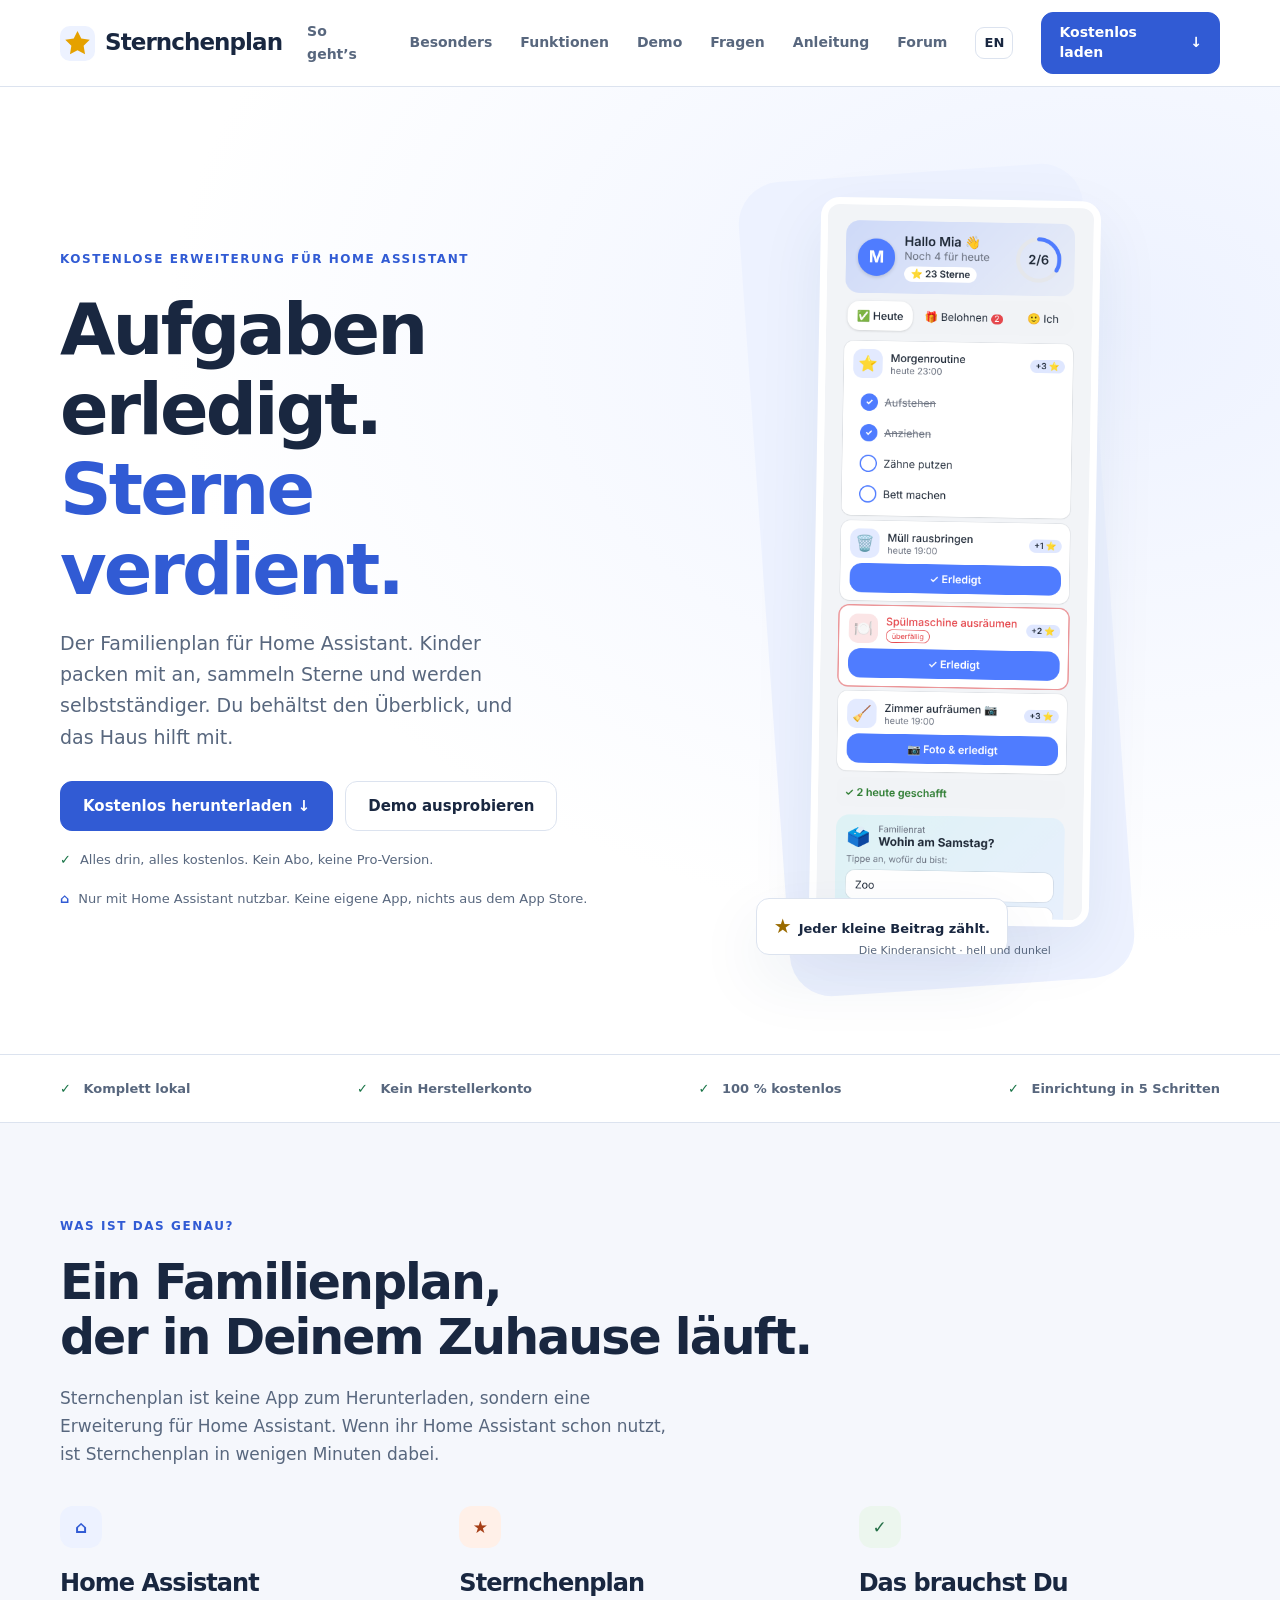
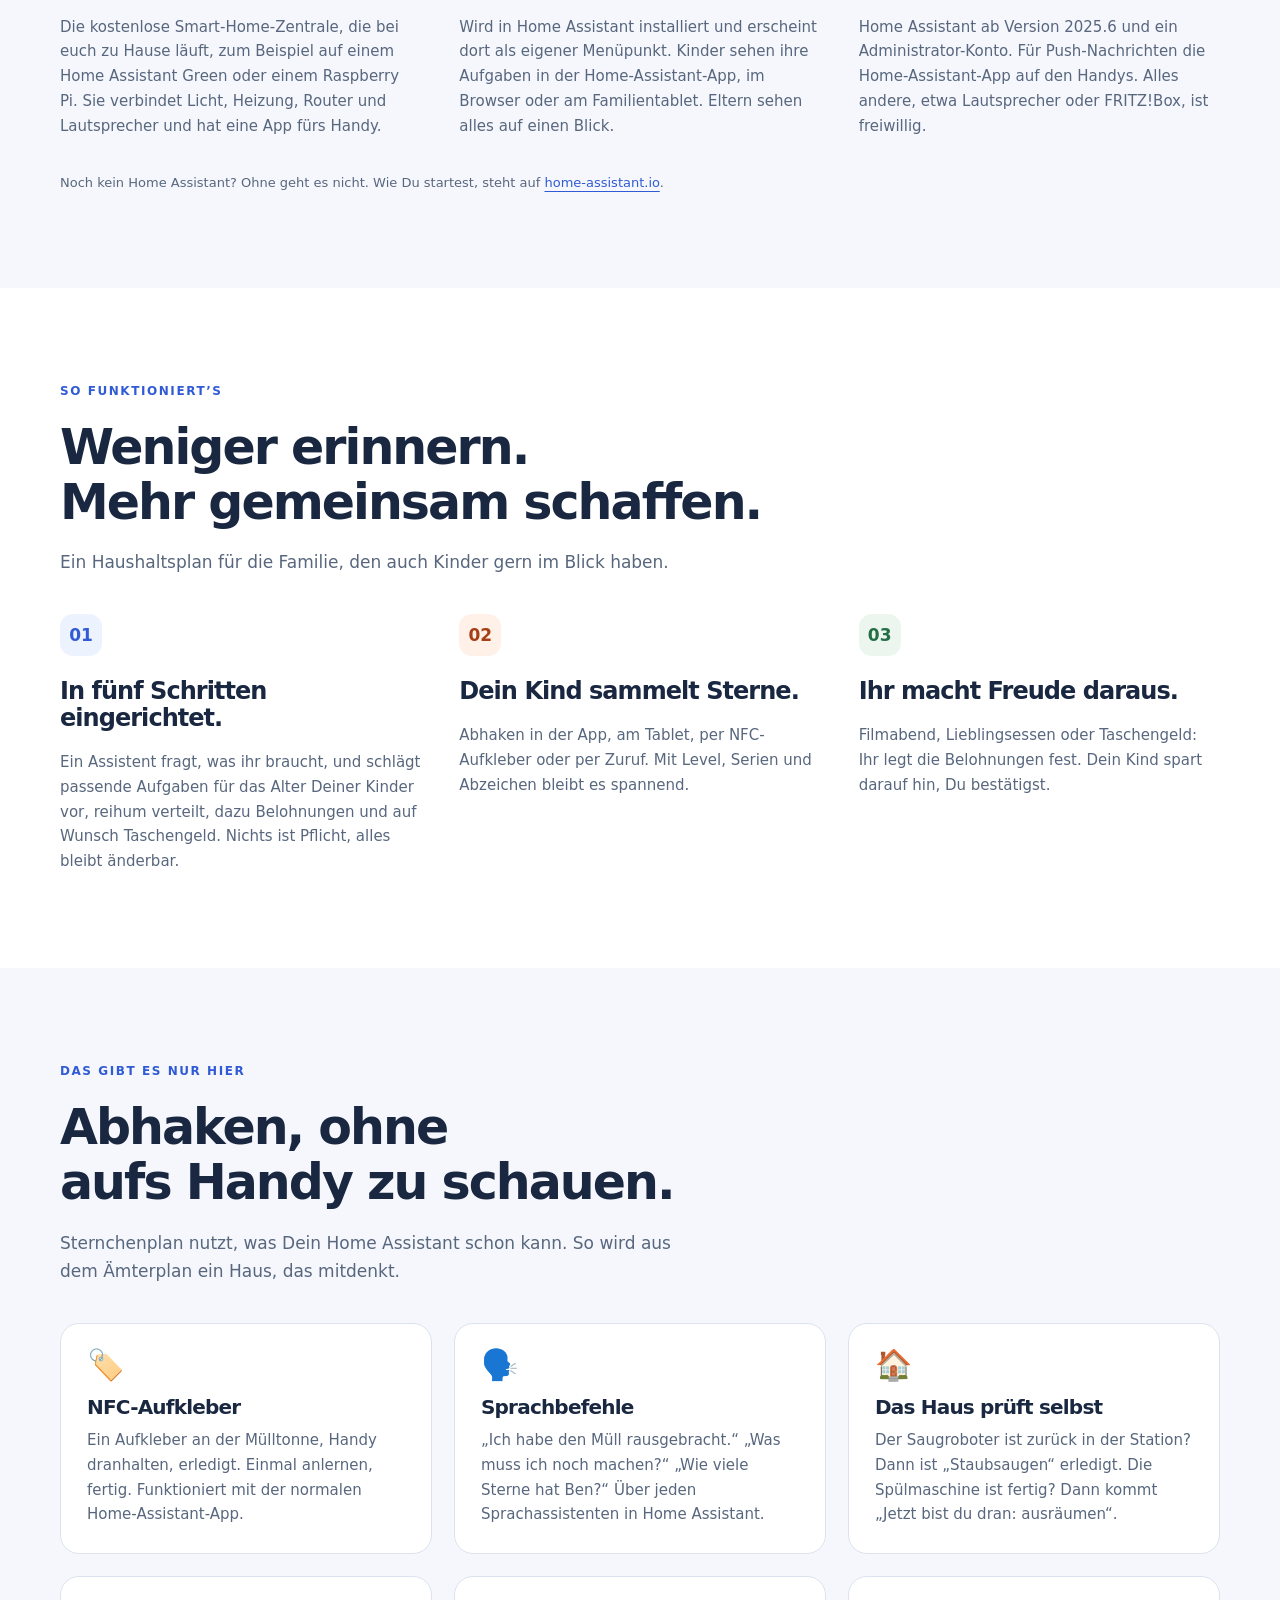
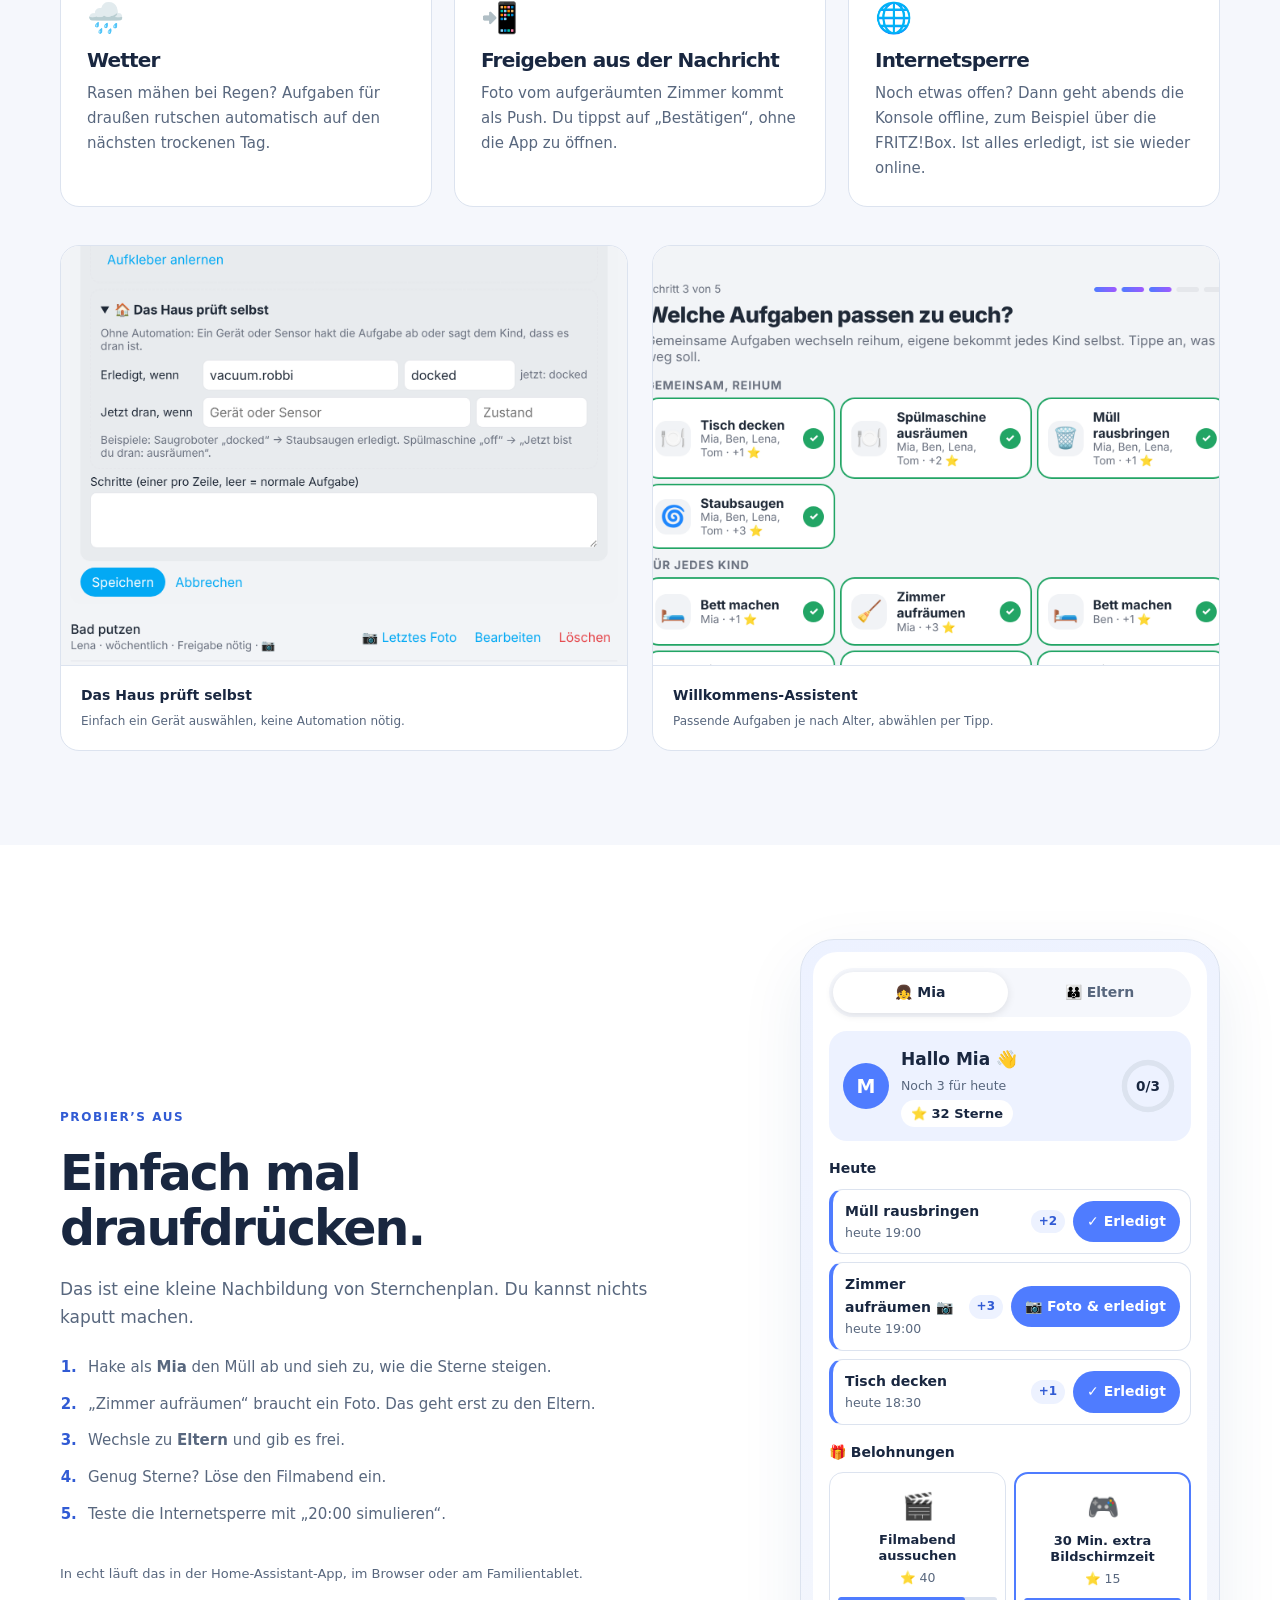
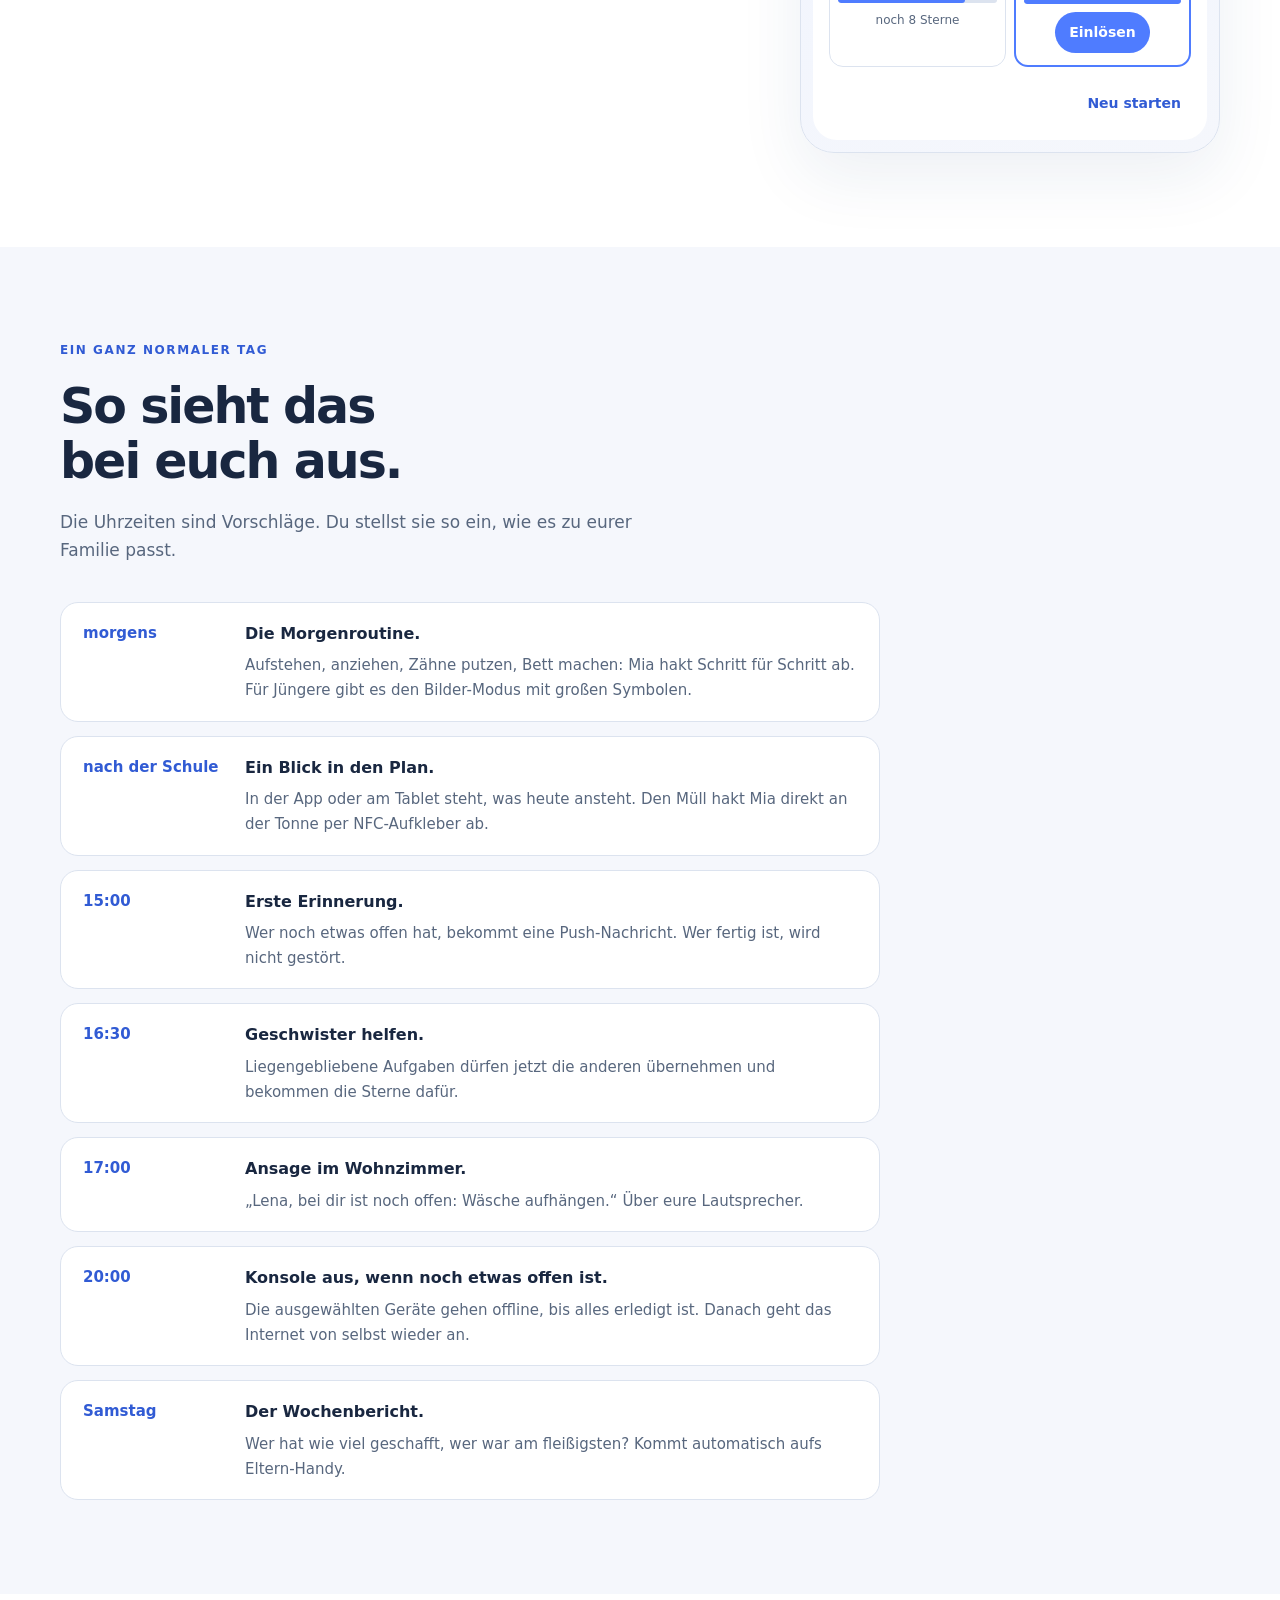
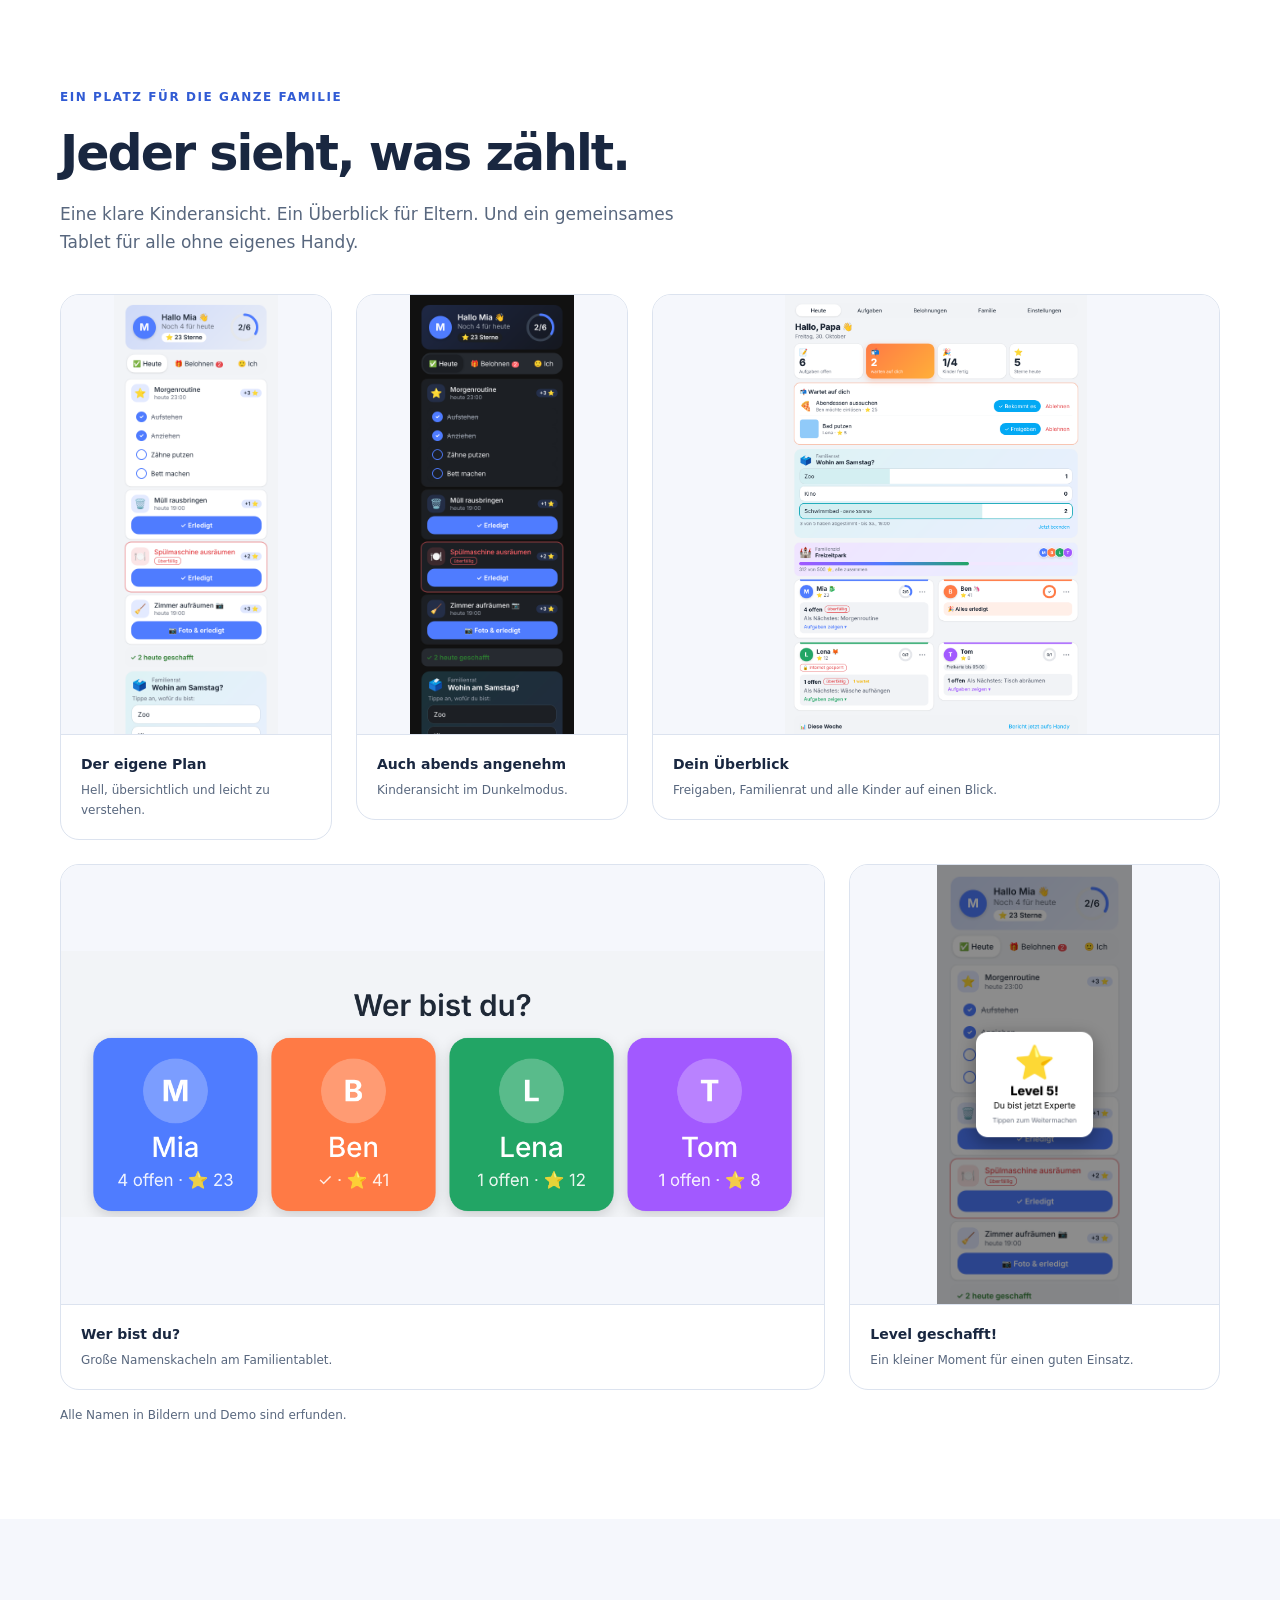
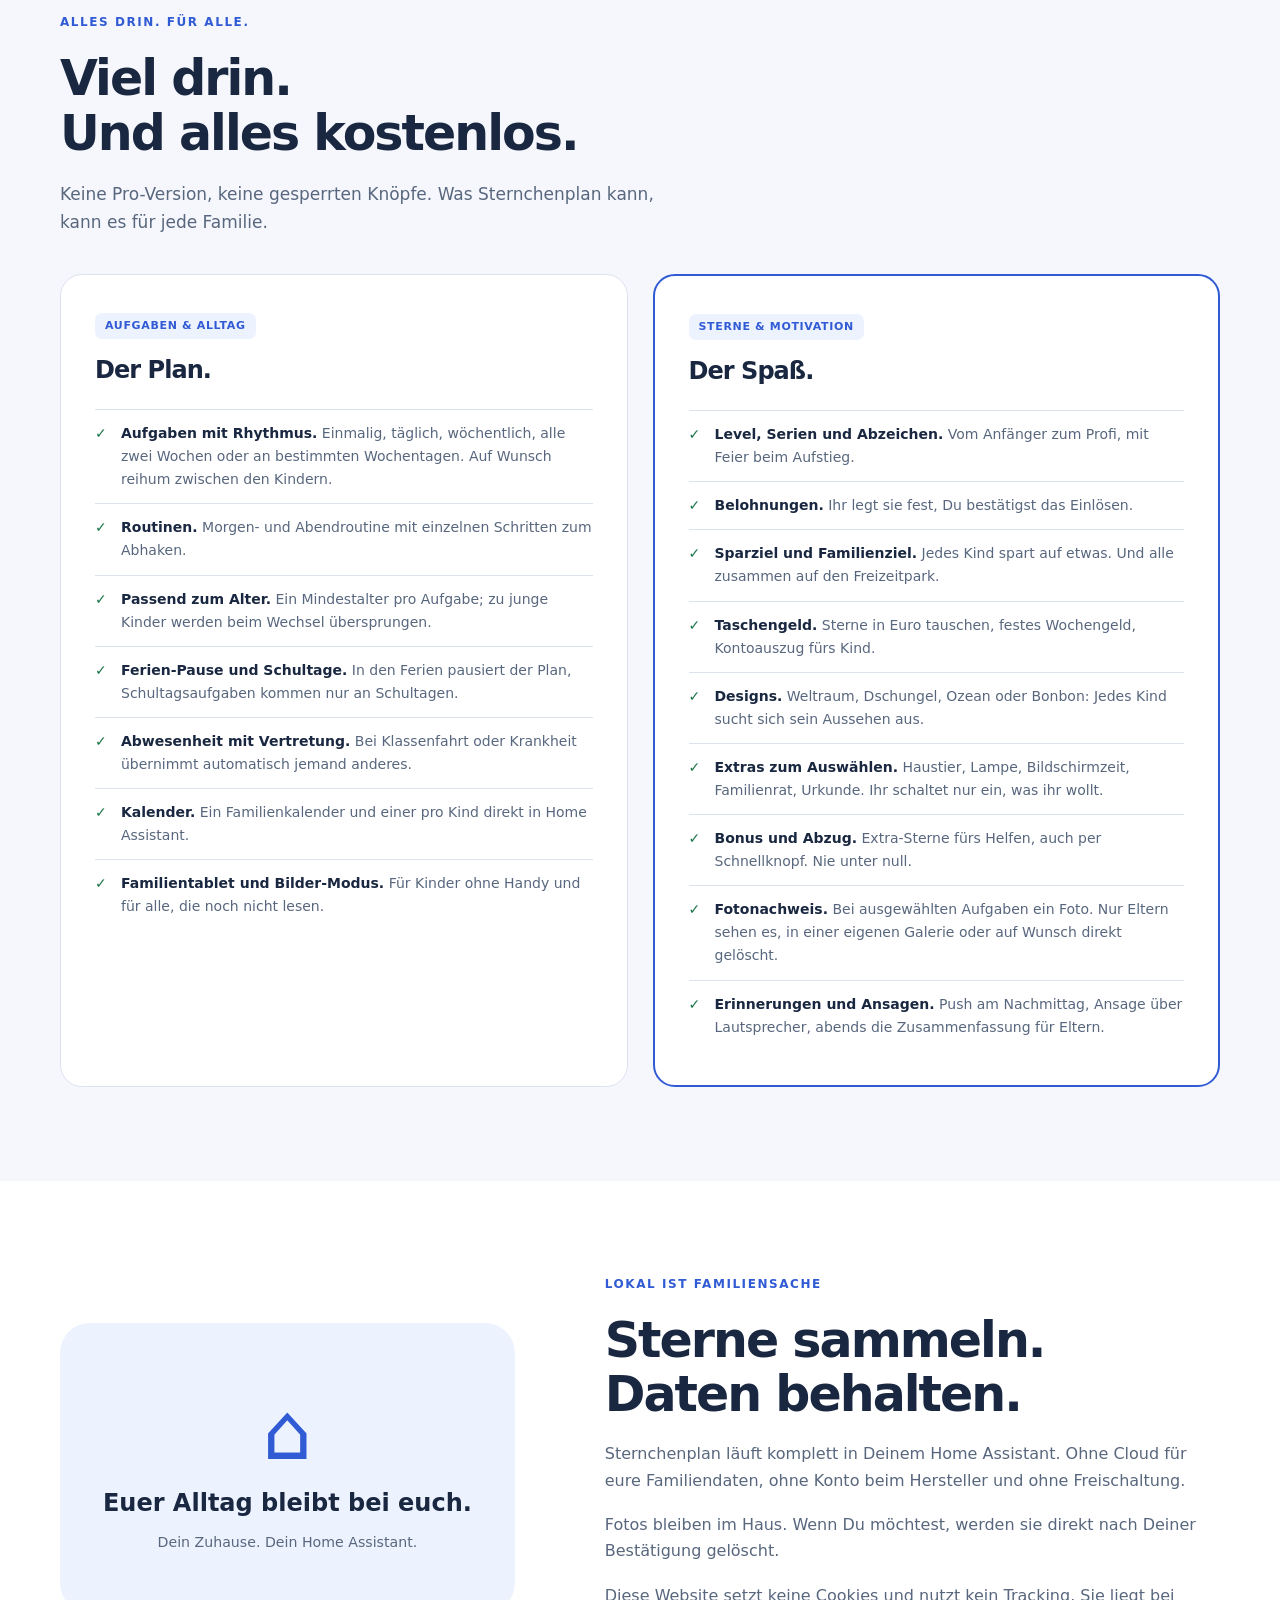
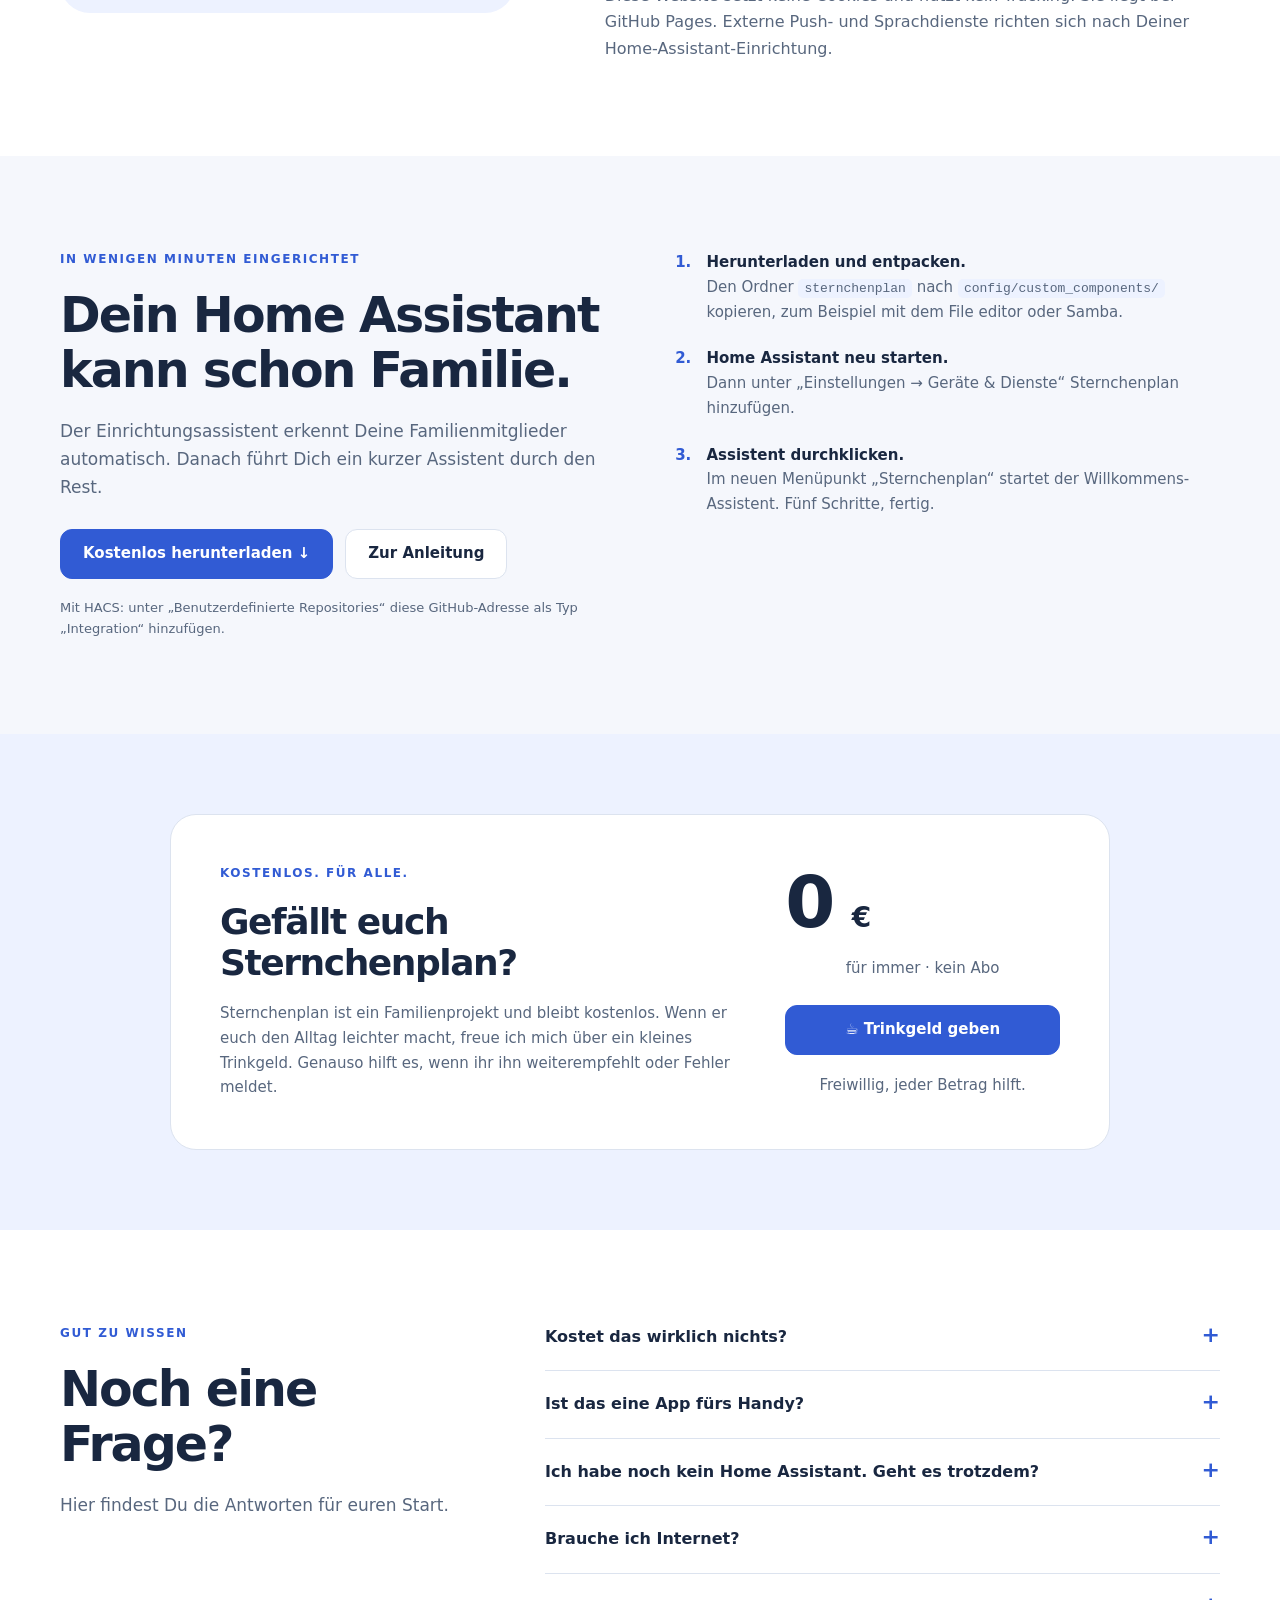
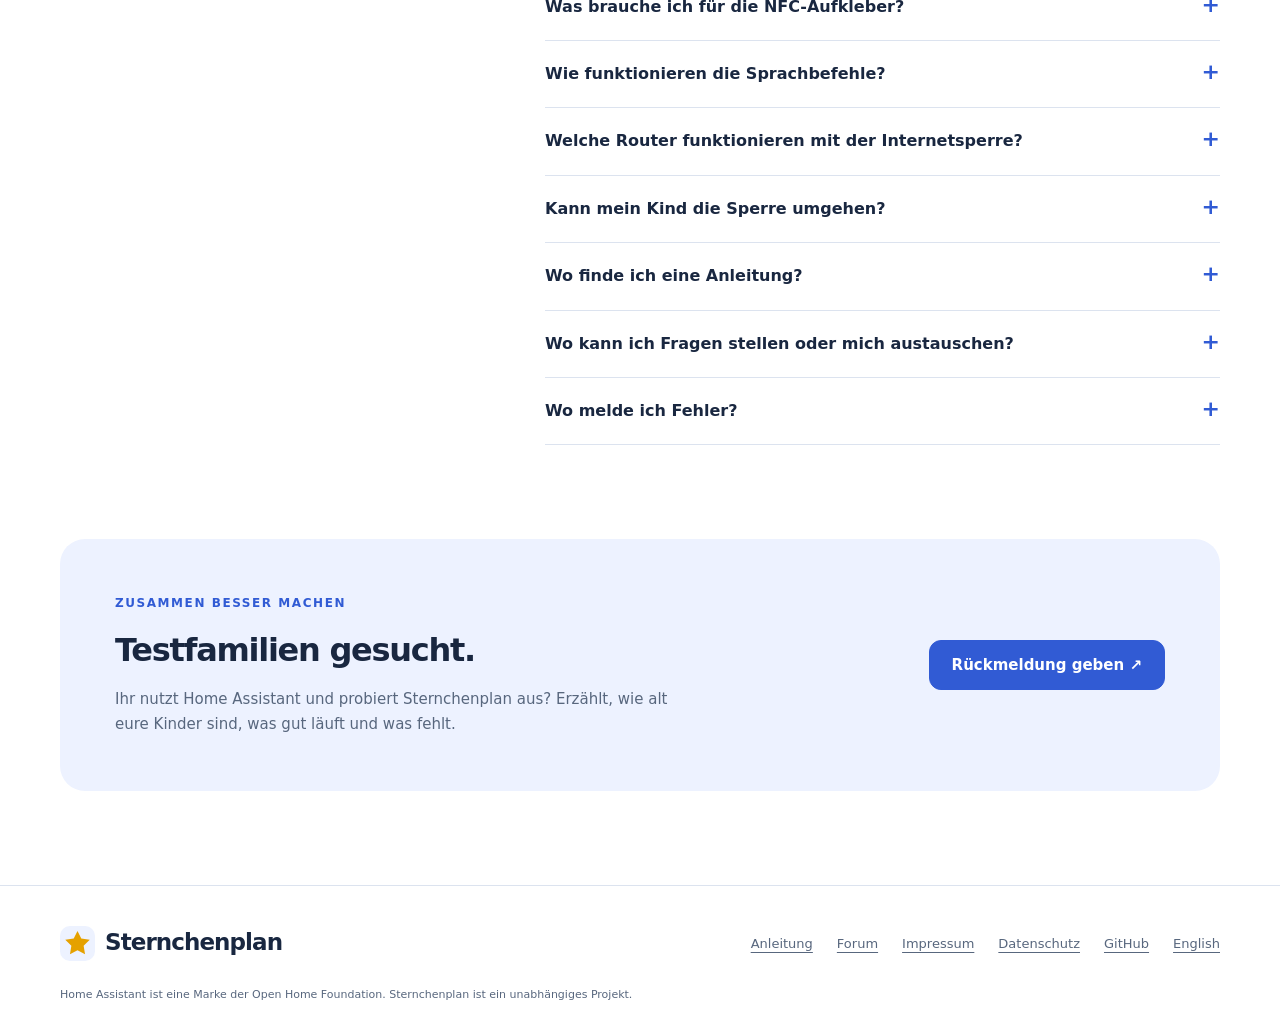
==== commit 592ba49f: "Website auf Englisch mit Sprachumschalter Neue englische Seiten unter docs/en/ (Startseite, Guide, F" ====
--- a/docs/index.html
+++ b/docs/index.html
@@ -1,5 +1,5 @@
 <!doctype html>
-<html lang="de"><head><meta charset="utf-8"><meta name="viewport" content="width=device-width, initial-scale=1"><meta name="color-scheme" content="light dark"><title>Sternchenplan – Aufgaben & Sterne für Kinder in Home Assistant</title><meta name="description" content="Der kostenlose Ämterplan für Deine Familie: Aufgaben verteilen, Sterne sammeln, Belohnungen festlegen. Läuft lokal in Home Assistant. Mit NFC-Aufklebern, Sprachbefehlen und Geräten, die selbst abhaken."><link rel="canonical" href="https://bchristoph1985-crypto.github.io/sternchenplan/"><meta property="og:type" content="website"><meta property="og:locale" content="de_DE"><meta property="og:title" content="Sternchenplan – Aufgaben & Sterne für Kinder in Home Assistant"><meta property="og:description" content="Der kostenlose Ämterplan für Deine Familie. Läuft lokal in Home Assistant."><meta property="og:url" content="https://bchristoph1985-crypto.github.io/sternchenplan/"><meta property="og:image" content="https://bchristoph1985-crypto.github.io/sternchenplan/bilder/og-sternchenplan.png"><meta property="og:image:width" content="1200"><meta property="og:image:height" content="630"><meta property="og:image:alt" content="Sternchenplan – Aufgaben erledigt. Sterne verdient. Der Familienplan für Home Assistant."><meta name="twitter:card" content="summary_large_image"><link rel="icon" href="bilder/stern.svg" type="image/svg+xml"><link rel="stylesheet" href="style.css"></head><body><a class="skip" href="#inhalt">Zum Inhalt springen</a><header><nav class="wrap nav" aria-label="Hauptnavigation"><a class="brand" href="index.html" aria-label="Sternchenplan – Startseite"><img src="bilder/stern.svg" alt="" width="35" height="35">Sternchenplan</a><div class="links"><a href="#so-gehts">So geht’s</a><a href="#besonders">Besonders</a><a href="#funktionen">Funktionen</a><a href="#demo">Demo</a><a class="optional" href="#fragen">Fragen</a><a href="anleitung.html">Anleitung</a><a href="forum.html">Forum</a><a class="btn" href="#installation">Kostenlos laden <span aria-hidden="true">&nbsp;↓</span></a></div></nav></header>
+<html lang="de"><head><meta charset="utf-8"><meta name="viewport" content="width=device-width, initial-scale=1"><meta name="color-scheme" content="light dark"><title>Sternchenplan – Aufgaben & Sterne für Kinder in Home Assistant</title><meta name="description" content="Der kostenlose Ämterplan für Deine Familie: Aufgaben verteilen, Sterne sammeln, Belohnungen festlegen. Läuft lokal in Home Assistant. Mit NFC-Aufklebern, Sprachbefehlen und Geräten, die selbst abhaken."><link rel="canonical" href="https://bchristoph1985-crypto.github.io/sternchenplan/"><link rel="alternate" hreflang="de" href="https://bchristoph1985-crypto.github.io/sternchenplan/index.html"><link rel="alternate" hreflang="en" href="https://bchristoph1985-crypto.github.io/sternchenplan/en/index.html"><meta property="og:type" content="website"><meta property="og:locale" content="de_DE"><meta property="og:title" content="Sternchenplan – Aufgaben & Sterne für Kinder in Home Assistant"><meta property="og:description" content="Der kostenlose Ämterplan für Deine Familie. Läuft lokal in Home Assistant."><meta property="og:url" content="https://bchristoph1985-crypto.github.io/sternchenplan/"><meta property="og:image" content="https://bchristoph1985-crypto.github.io/sternchenplan/bilder/og-sternchenplan.png"><meta property="og:image:width" content="1200"><meta property="og:image:height" content="630"><meta property="og:image:alt" content="Sternchenplan – Aufgaben erledigt. Sterne verdient. Der Familienplan für Home Assistant."><meta name="twitter:card" content="summary_large_image"><link rel="icon" href="bilder/stern.svg" type="image/svg+xml"><link rel="stylesheet" href="style.css"></head><body><a class="skip" href="#inhalt">Zum Inhalt springen</a><header><nav class="wrap nav" aria-label="Hauptnavigation"><a class="brand" href="index.html" aria-label="Sternchenplan – Startseite"><img src="bilder/stern.svg" alt="" width="35" height="35">Sternchenplan</a><div class="links"><a href="#so-gehts">So geht’s</a><a href="#besonders">Besonders</a><a href="#funktionen">Funktionen</a><a href="#demo">Demo</a><a class="optional" href="#fragen">Fragen</a><a href="anleitung.html">Anleitung</a><a href="forum.html">Forum</a><a class="lang" href="en/index.html" hreflang="en" lang="en" title="English">EN</a><a class="btn" href="#installation">Kostenlos laden <span aria-hidden="true">&nbsp;↓</span></a></div></nav></header>
 <main id="inhalt"><section class="hero"><div class="wrap hero-grid"><div><div class="eyebrow">Kostenlose Erweiterung für Home Assistant</div><h1>Aufgaben erledigt.<br><span>Sterne verdient.</span></h1><p class="lead">Der Familienplan für Home Assistant. Kinder packen mit an, sammeln Sterne und werden selbstständiger. Du behältst den Überblick, und das Haus hilft mit.</p><div class="actions"><a class="btn" href="#installation">Kostenlos herunterladen <span aria-hidden="true">&nbsp;↓</span></a><a class="btn secondary" href="#demo">Demo ausprobieren</a></div><p class="small hero-note"><span aria-hidden="true">✓</span> Alles drin, alles kostenlos. Kein Abo, keine Pro-Version.</p><p class="small hero-note ha-only"><span aria-hidden="true">⌂</span> Nur mit Home Assistant nutzbar. Keine eigene App, nichts aus dem App Store.</p></div><div class="product-stage"><div class="screen"><picture><source media="(prefers-color-scheme: dark)" srcset="bilder/kind-dunkel.png"><img src="bilder/kind-hell.png" width="800" height="2140" fetchpriority="high" alt="Kinderansicht: Mia sieht, was heute noch offen ist."></picture></div><div class="floating-note"><span aria-hidden="true">★</span>Jeder kleine Beitrag zählt.</div><small class="screen-caption">Die Kinderansicht · hell und dunkel</small></div></div></section>
 <div class="trust"><div class="wrap"><div><span aria-hidden="true">✓</span> Komplett lokal</div><div><span aria-hidden="true">✓</span> Kein Herstellerkonto</div><div><span aria-hidden="true">✓</span> 100 % kostenlos</div><div><span aria-hidden="true">✓</span> Einrichtung in 5 Schritten</div></div></div>
 <section class="section tinted" id="voraussetzungen"><div class="wrap"><div class="section-head"><div class="eyebrow">Was ist das genau?</div><h2>Ein Familienplan,<br>der in Deinem Zuhause läuft.</h2><p>Sternchenplan ist keine App zum Herunterladen, sondern eine Erweiterung für Home Assistant. Wenn ihr Home Assistant schon nutzt, ist Sternchenplan in wenigen Minuten dabei.</p></div><div class="steps"><article><div class="step-no">⌂</div><h3>Home Assistant</h3><p>Die kostenlose Smart-Home-Zentrale, die bei euch zu Hause läuft, zum Beispiel auf einem Home Assistant Green oder einem Raspberry Pi. Sie verbindet Licht, Heizung, Router und Lautsprecher und hat eine App fürs Handy.</p></article><article><div class="step-no">★</div><h3>Sternchenplan</h3><p>Wird in Home Assistant installiert und erscheint dort als eigener Menüpunkt. Kinder sehen ihre Aufgaben in der Home-Assistant-App, im Browser oder am Familientablet. Eltern sehen alles auf einen Blick.</p></article><article><div class="step-no">✓</div><h3>Das brauchst Du</h3><p>Home Assistant ab Version 2025.6 und ein Administrator-Konto. Für Push-Nachrichten die Home-Assistant-App auf den Handys. Alles andere, etwa Lautsprecher oder FRITZ!Box, ist freiwillig.</p></article></div><p class="small ha-hint">Noch kein Home Assistant? Ohne geht es nicht. Wie Du startest, steht auf <a href="https://www.home-assistant.io/installation/" rel="noopener">home-assistant.io</a>.</p></div></section>
@@ -12,4 +12,4 @@
 <section class="section" id="lokal"><div class="wrap privacy"><div class="privacy-visual"><div class="house" aria-hidden="true">⌂</div><strong>Euer Alltag bleibt bei euch.</strong><small>Dein Zuhause. Dein Home Assistant.</small></div><div><div class="eyebrow">Lokal ist Familiensache</div><h2>Sterne sammeln.<br>Daten behalten.</h2><p>Sternchenplan läuft komplett in Deinem Home Assistant. Ohne Cloud für eure Familiendaten, ohne Konto beim Hersteller und ohne Freischaltung.</p><p>Fotos bleiben im Haus. Wenn Du möchtest, werden sie direkt nach Deiner Bestätigung gelöscht.</p><p class="small">Diese Website setzt keine Cookies und nutzt kein Tracking. Sie liegt bei GitHub Pages. Externe Push- und Sprachdienste richten sich nach Deiner Home-Assistant-Einrichtung.</p></div></div></section>
 <section class="section tinted" id="installation"><div class="wrap install"><div><div class="eyebrow">In wenigen Minuten eingerichtet</div><h2>Dein Home Assistant<br>kann schon Familie.</h2><p>Der Einrichtungsassistent erkennt Deine Familienmitglieder automatisch. Danach führt Dich ein kurzer Assistent durch den Rest.</p><div class="actions"><a class="btn" href="https://github.com/bchristoph1985-crypto/sternchenplan/releases/latest/download/sternchenplan.zip">Kostenlos herunterladen <span aria-hidden="true">&nbsp;↓</span></a><a class="btn secondary" href="anleitung.html">Zur Anleitung</a></div><p class="small">Mit HACS: unter „Benutzerdefinierte Repositories“ diese GitHub-Adresse als Typ „Integration“ hinzufügen.</p></div><ol><li><strong>Herunterladen und entpacken.</strong><br>Den Ordner <code>sternchenplan</code> nach <code>config/custom_components/</code> kopieren, zum Beispiel mit dem File editor oder Samba.</li><li><strong>Home Assistant neu starten.</strong><br>Dann unter „Einstellungen → Geräte &amp; Dienste“ Sternchenplan hinzufügen.</li><li><strong>Assistent durchklicken.</strong><br>Im neuen Menüpunkt „Sternchenplan“ startet der Willkommens-Assistent. Fünf Schritte, fertig.</li></ol></div></section>
 <section class="price-section" id="trinkgeld"><div class="wrap"><div class="price-card"><div><div class="eyebrow">Kostenlos. Für alle.</div><h2>Gefällt euch<br>Sternchenplan?</h2><p>Sternchenplan ist ein Familienprojekt und bleibt kostenlos. Wenn er euch den Alltag leichter macht, freue ich mich über ein kleines Trinkgeld. Genauso hilft es, wenn ihr ihn weiterempfehlt oder Fehler meldet.</p></div><div class="price-buy"><div class="price-main">0 <small>€</small></div><p class="small">für immer · kein Abo</p><a class="btn" href="https://github.com/bchristoph1985-crypto/sternchenplan#trinkgeld">☕ Trinkgeld geben</a><p class="small">Freiwillig, jeder Betrag hilft.</p></div></div></div></section>
-<section class="section" id="fragen"><div class="wrap faq-layout"><div><div class="eyebrow">Gut zu wissen</div><h2>Noch eine Frage?</h2><p>Hier findest Du die Antworten für euren Start.</p></div><div><details><summary>Kostet das wirklich nichts?</summary><p>Ja. Alle Funktionen sind kostenlos, ohne Testphase und ohne Abo. Wer möchte, kann ein freiwilliges Trinkgeld geben.</p></details><details><summary>Ist das eine App fürs Handy?</summary><p>Nein. Sternchenplan ist eine Erweiterung für Home Assistant und läuft nur dort. Auf dem Handy nutzt ihr die kostenlose Home-Assistant-App. Darin erscheint Sternchenplan als eigener Menüpunkt.</p></details><details><summary>Ich habe noch kein Home Assistant. Geht es trotzdem?</summary><p>Nein, ohne Home Assistant funktioniert Sternchenplan nicht. Home Assistant selbst ist kostenlos und läuft auf einem kleinen Rechner bei euch zu Hause. Wie Du startest, steht auf <a href="https://www.home-assistant.io/installation/" rel="noopener">home-assistant.io</a>.</p></details><details><summary>Brauche ich Internet?</summary><p>Für den laufenden Betrieb nicht. Nur für den Download. Push-Nachrichten und manche Lautsprecher können je nach Einrichtung externe Dienste nutzen.</p></details><details><summary>Was brauche ich für die NFC-Aufkleber?</summary><p>Beschreibbare NFC-Aufkleber (NTAG213 oder ähnlich, ein paar Cent pro Stück) und ein Handy mit NFC und der Home-Assistant-App. In Sternchenplan tippst Du bei der Aufgabe auf „Aufkleber anlernen“ und hältst das Handy dran.</p></details><details><summary>Wie funktionieren die Sprachbefehle?</summary><p>Über Assist, den Sprachassistenten von Home Assistant, zum Beispiel in der App, auf einem Voice-Gerät oder einem anderen eingebundenen Lautsprecher. Die Sätze gibt es auf Deutsch und Englisch.</p></details><details><summary>Welche Router funktionieren mit der Internetsperre?</summary><p>Entscheidend ist, dass Home Assistant einen Schalter für den Internetzugang des Geräts hat, zum Beispiel über die FRITZ!Box. Du wählst die Geräte selbst aus. Handys lässt Du am besten außen vor, damit Dein Kind erreichbar bleibt.</p></details><details><summary>Kann mein Kind die Sperre umgehen?</summary><p>Die Sperre steuert nur die ausgewählten Geräte. Ein mobiler Hotspot oder ein nicht erfasstes Gerät kann sie umgehen. Sie unterstützt eure Absprachen, eine vollständige Kindersicherung ist sie nicht.</p></details><details><summary>Wo finde ich eine Anleitung?</summary><p>In der <a href="anleitung.html">Anleitung</a> steht alles von der Installation bis zur letzten Einstellung, jeweils mit dem Weg dorthin.</p></details><details><summary>Wo kann ich Fragen stellen oder mich austauschen?</summary><p>Im <a href="forum.html">Forum</a>. Lesen kann jeder, zum Schreiben brauchst Du ein kostenloses GitHub-Konto.</p></details><details><summary>Wo melde ich Fehler?</summary><p>Auf GitHub unter <a href="https://github.com/bchristoph1985-crypto/sternchenplan/issues" rel="noopener">Issues</a>. Dafür brauchst Du ein kostenloses GitHub-Konto.</p></details></div></div></section><section class="section" style="padding-top:0"><div class="wrap"><div class="test-family"><div><div class="eyebrow">Zusammen besser machen</div><h2>Testfamilien gesucht.</h2><p>Ihr nutzt Home Assistant und probiert Sternchenplan aus? Erzählt, wie alt eure Kinder sind, was gut läuft und was fehlt.</p></div><a class="btn" href="https://github.com/bchristoph1985-crypto/sternchenplan/issues/new" rel="noopener">Rückmeldung geben <span aria-hidden="true">&nbsp;↗</span></a></div></div></section></main><footer><div class="wrap"><div class="footer-top"><a class="brand" href="index.html" aria-label="Sternchenplan – Startseite"><img src="bilder/stern.svg" alt="" width="35" height="35">Sternchenplan</a><nav class="footer-links" aria-label="Rechtliches und Kontakt"><a href="anleitung.html">Anleitung</a><a href="forum.html">Forum</a><a href="impressum.html">Impressum</a><a href="datenschutz.html">Datenschutz</a><a href="https://github.com/bchristoph1985-crypto/sternchenplan">GitHub</a></nav></div><p class="small">Home Assistant ist eine Marke der Open Home Foundation. Sternchenplan ist ein unabhängiges Projekt.</p></div></footer><script src="demo.js" defer></script></body></html>
+<section class="section" id="fragen"><div class="wrap faq-layout"><div><div class="eyebrow">Gut zu wissen</div><h2>Noch eine Frage?</h2><p>Hier findest Du die Antworten für euren Start.</p></div><div><details><summary>Kostet das wirklich nichts?</summary><p>Ja. Alle Funktionen sind kostenlos, ohne Testphase und ohne Abo. Wer möchte, kann ein freiwilliges Trinkgeld geben.</p></details><details><summary>Ist das eine App fürs Handy?</summary><p>Nein. Sternchenplan ist eine Erweiterung für Home Assistant und läuft nur dort. Auf dem Handy nutzt ihr die kostenlose Home-Assistant-App. Darin erscheint Sternchenplan als eigener Menüpunkt.</p></details><details><summary>Ich habe noch kein Home Assistant. Geht es trotzdem?</summary><p>Nein, ohne Home Assistant funktioniert Sternchenplan nicht. Home Assistant selbst ist kostenlos und läuft auf einem kleinen Rechner bei euch zu Hause. Wie Du startest, steht auf <a href="https://www.home-assistant.io/installation/" rel="noopener">home-assistant.io</a>.</p></details><details><summary>Brauche ich Internet?</summary><p>Für den laufenden Betrieb nicht. Nur für den Download. Push-Nachrichten und manche Lautsprecher können je nach Einrichtung externe Dienste nutzen.</p></details><details><summary>Was brauche ich für die NFC-Aufkleber?</summary><p>Beschreibbare NFC-Aufkleber (NTAG213 oder ähnlich, ein paar Cent pro Stück) und ein Handy mit NFC und der Home-Assistant-App. In Sternchenplan tippst Du bei der Aufgabe auf „Aufkleber anlernen“ und hältst das Handy dran.</p></details><details><summary>Wie funktionieren die Sprachbefehle?</summary><p>Über Assist, den Sprachassistenten von Home Assistant, zum Beispiel in der App, auf einem Voice-Gerät oder einem anderen eingebundenen Lautsprecher. Die Sätze gibt es auf Deutsch und Englisch.</p></details><details><summary>Welche Router funktionieren mit der Internetsperre?</summary><p>Entscheidend ist, dass Home Assistant einen Schalter für den Internetzugang des Geräts hat, zum Beispiel über die FRITZ!Box. Du wählst die Geräte selbst aus. Handys lässt Du am besten außen vor, damit Dein Kind erreichbar bleibt.</p></details><details><summary>Kann mein Kind die Sperre umgehen?</summary><p>Die Sperre steuert nur die ausgewählten Geräte. Ein mobiler Hotspot oder ein nicht erfasstes Gerät kann sie umgehen. Sie unterstützt eure Absprachen, eine vollständige Kindersicherung ist sie nicht.</p></details><details><summary>Wo finde ich eine Anleitung?</summary><p>In der <a href="anleitung.html">Anleitung</a> steht alles von der Installation bis zur letzten Einstellung, jeweils mit dem Weg dorthin.</p></details><details><summary>Wo kann ich Fragen stellen oder mich austauschen?</summary><p>Im <a href="forum.html">Forum</a>. Lesen kann jeder, zum Schreiben brauchst Du ein kostenloses GitHub-Konto.</p></details><details><summary>Wo melde ich Fehler?</summary><p>Auf GitHub unter <a href="https://github.com/bchristoph1985-crypto/sternchenplan/issues" rel="noopener">Issues</a>. Dafür brauchst Du ein kostenloses GitHub-Konto.</p></details></div></div></section><section class="section" style="padding-top:0"><div class="wrap"><div class="test-family"><div><div class="eyebrow">Zusammen besser machen</div><h2>Testfamilien gesucht.</h2><p>Ihr nutzt Home Assistant und probiert Sternchenplan aus? Erzählt, wie alt eure Kinder sind, was gut läuft und was fehlt.</p></div><a class="btn" href="https://github.com/bchristoph1985-crypto/sternchenplan/issues/new" rel="noopener">Rückmeldung geben <span aria-hidden="true">&nbsp;↗</span></a></div></div></section></main><footer><div class="wrap"><div class="footer-top"><a class="brand" href="index.html" aria-label="Sternchenplan – Startseite"><img src="bilder/stern.svg" alt="" width="35" height="35">Sternchenplan</a><nav class="footer-links" aria-label="Rechtliches und Kontakt"><a href="anleitung.html">Anleitung</a><a href="forum.html">Forum</a><a href="impressum.html">Impressum</a><a href="datenschutz.html">Datenschutz</a><a href="https://github.com/bchristoph1985-crypto/sternchenplan">GitHub</a><a href="en/index.html" hreflang="en" lang="en">English</a></nav></div><p class="small">Home Assistant ist eine Marke der Open Home Foundation. Sternchenplan ist ein unabhängiges Projekt.</p></div></footer><script src="demo.js" defer></script></body></html>
--- a/docs/style.css
+++ b/docs/style.css
@@ -157,3 +157,8 @@
 .rules p{margin:4px 0 0;color:var(--muted);font-size:15px;line-height:1.6}
 @media(max-width:900px){.guide{grid-template-columns:1fr;gap:10px}.guide-toc{position:static;max-height:none;padding:16px 18px;border:1px solid var(--line);border-radius:14px}.guide-toc ol{columns:2;column-gap:20px}.steps.four{grid-template-columns:1fr 1fr}}
 @media(max-width:640px){.guide-hero{padding:40px 0 20px}.guide-toc ol{columns:1}.steps.four{grid-template-columns:1fr}.table td:first-child{white-space:normal}.rules li{padding-left:58px}.guide-help .btn{width:100%}}
+/* Sprachumschalter */
+.links a.lang{display:inline-flex;align-items:center;justify-content:center;min-width:38px;height:32px;padding:0 8px;border:1px solid var(--line);border-radius:9px;font-size:13px;font-weight:700;color:var(--ink)}
+.links a.lang:hover{border-color:var(--blue);color:var(--blue)}
+@media(max-width:640px){.links{gap:8px}.links a.lang{display:inline-flex;min-width:34px;height:30px;padding:0 6px;font-size:12px}.links .btn{white-space:nowrap}}
+@media(max-width:380px){.brand{font-size:18px}}
